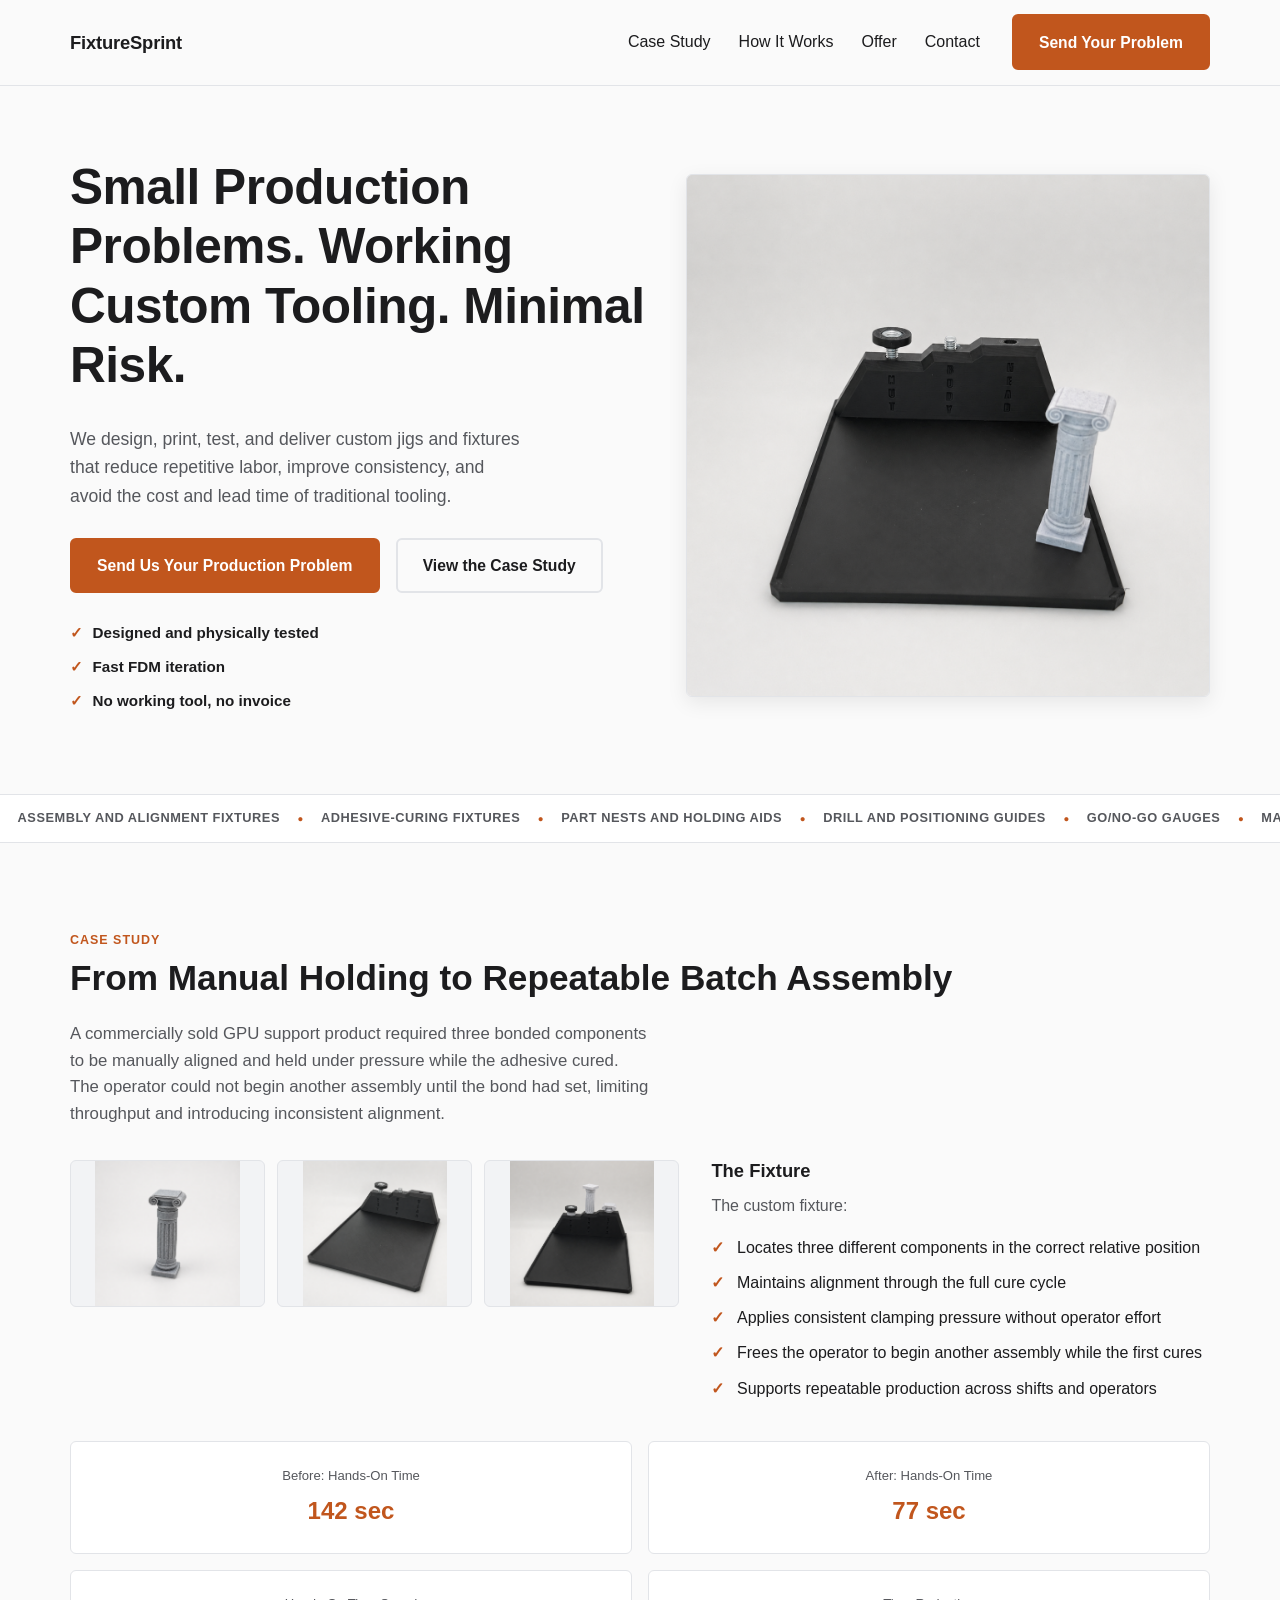
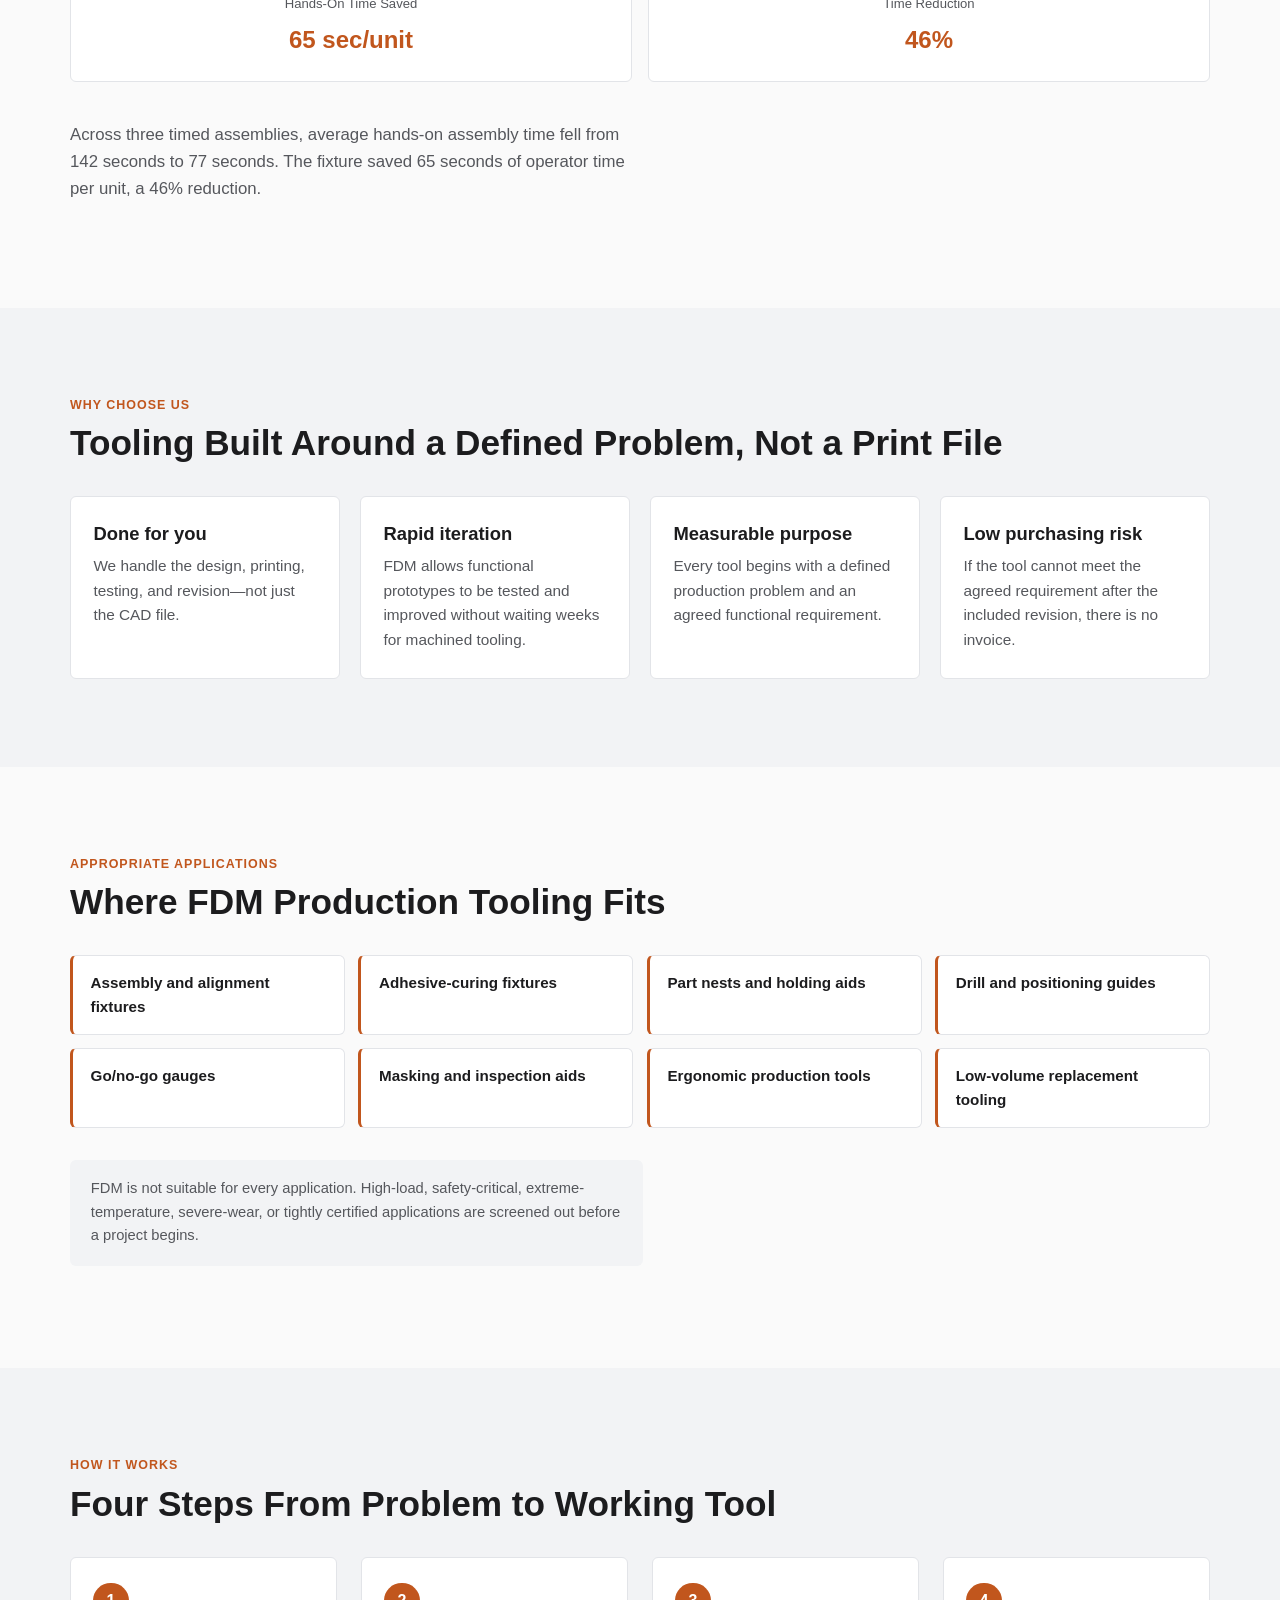
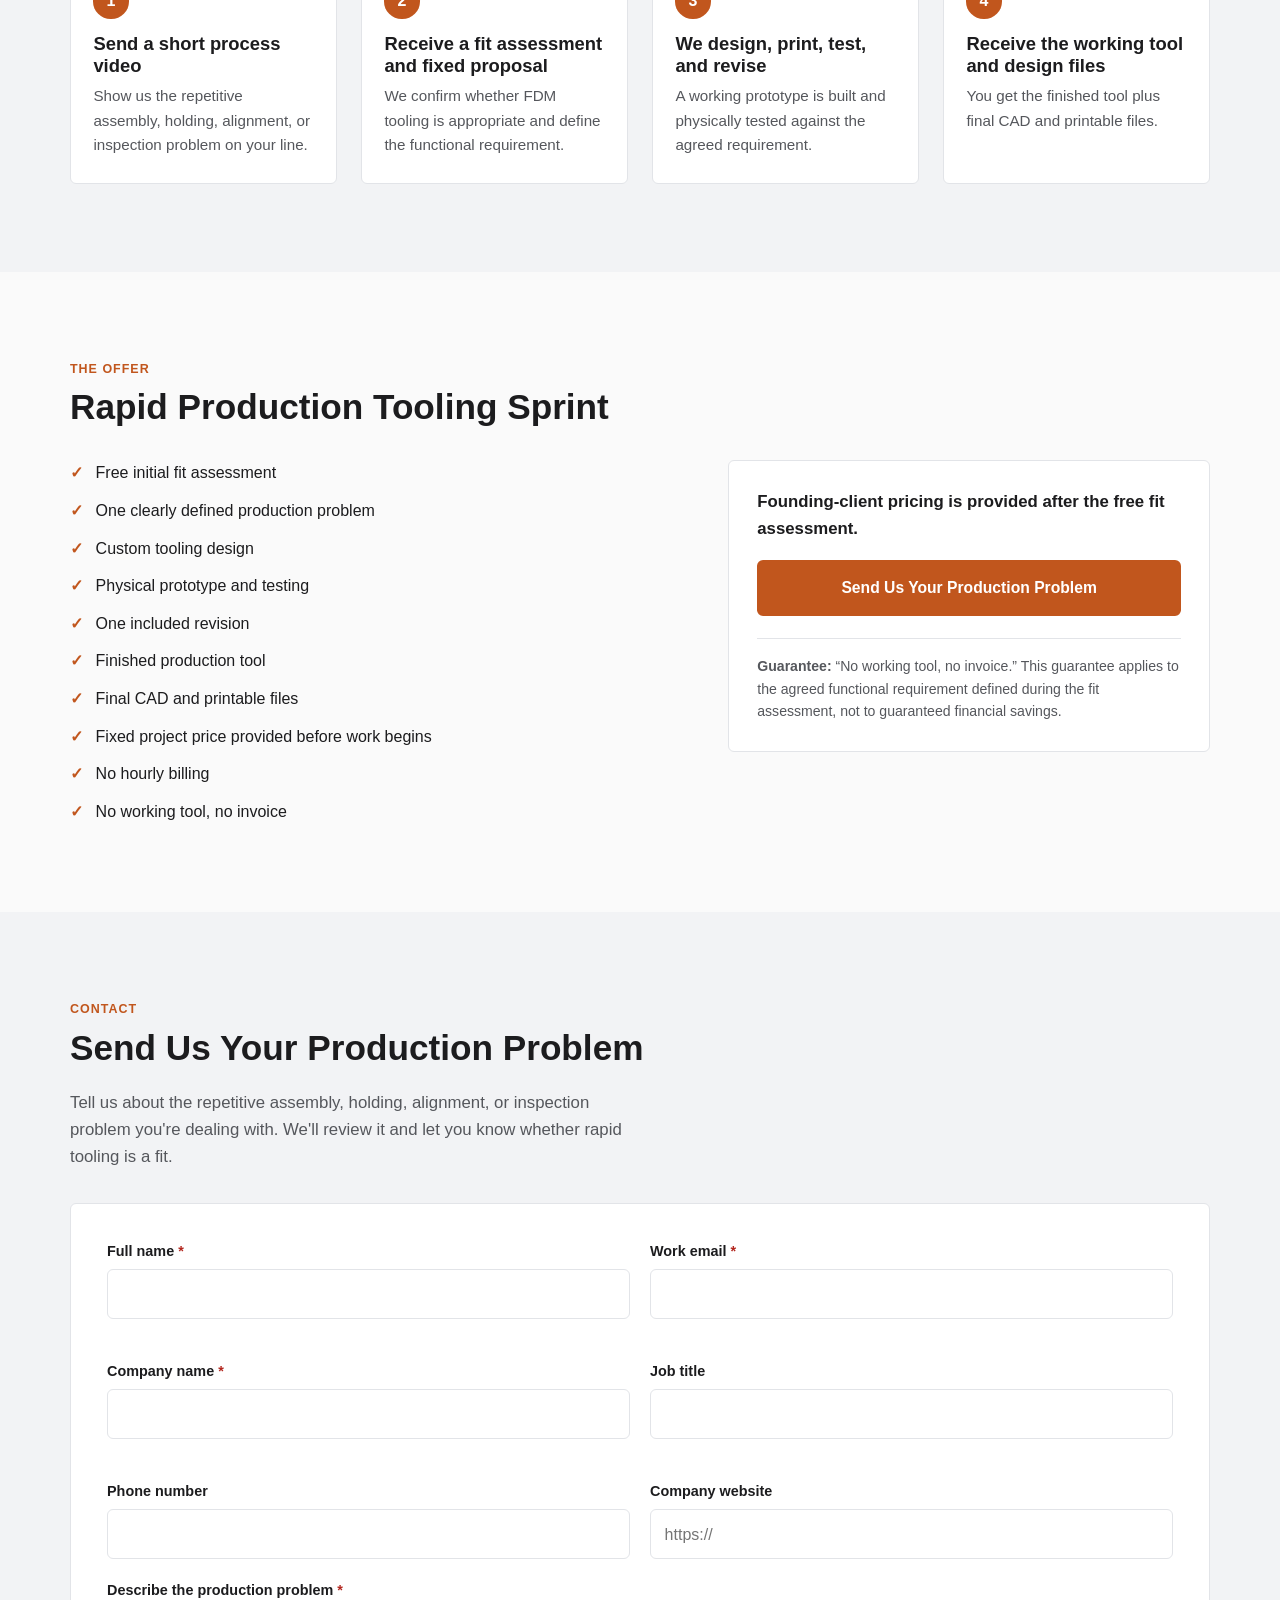
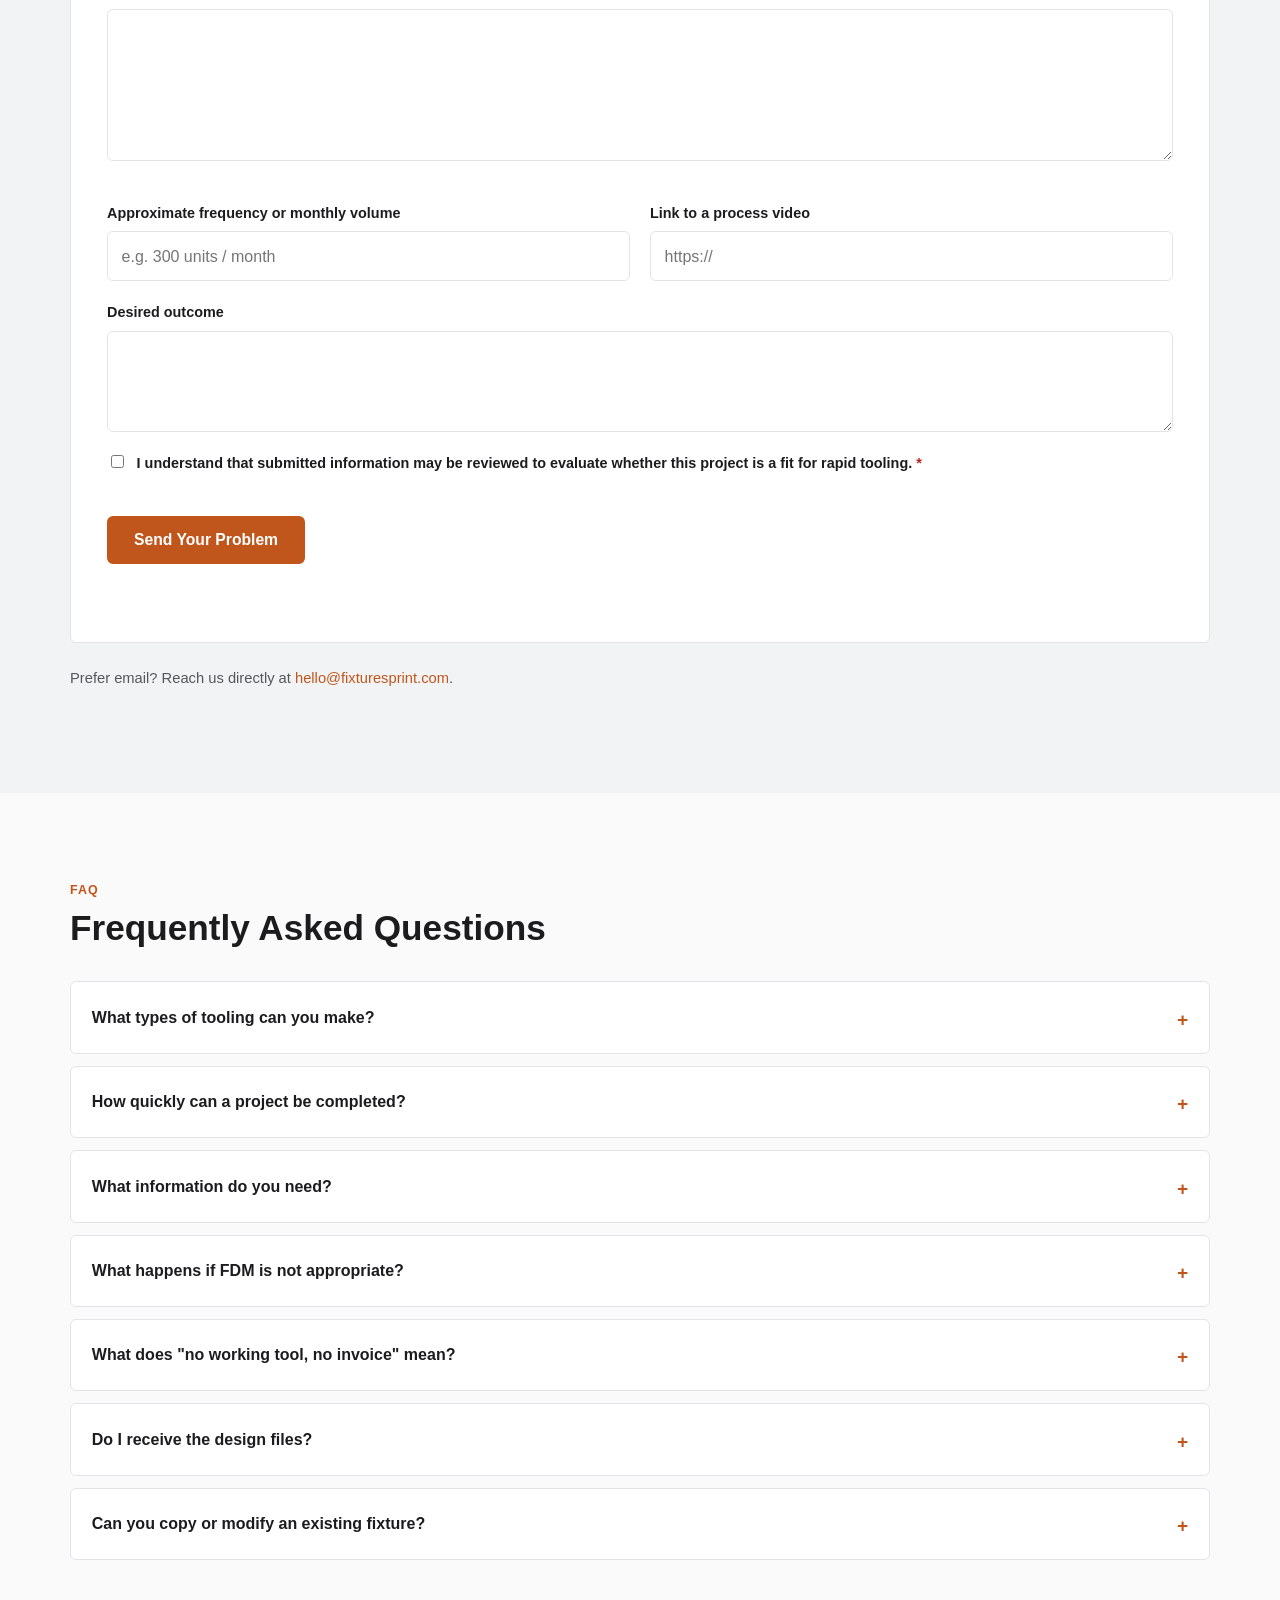
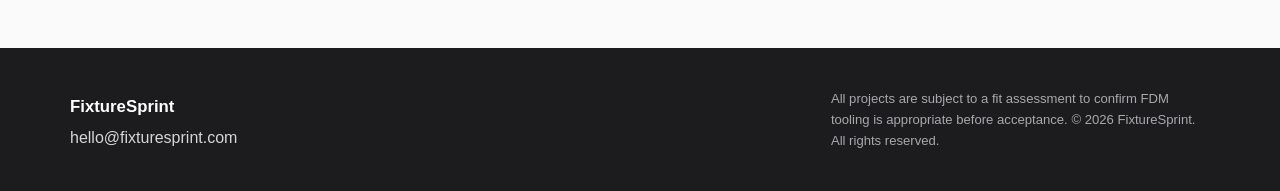
==== index.html @ dfa03289 "Point form at live Formspree endpoint and switch to fixturesprint.com email Replaces the REPLACE_WIT" ====
<!DOCTYPE html>
<html lang="en">
<head>
<meta charset="UTF-8">
<meta name="viewport" content="width=device-width, initial-scale=1.0">

<!-- ============================================================
     PLACEHOLDER (5): BUSINESS NAME
     "FixtureSprint" appears in the page title tag, meta tags, the nav
     logo, the hero, and the footer. Search this file for "FixtureSprint"
     if you ever need to rename the business.
     ============================================================ -->
<title>FixtureSprint | Custom FDM Production Jigs & Fixtures for Manufacturers</title>
<meta name="description" content="FixtureSprint designs, prints, tests, and delivers custom FDM production jigs, fixtures, gauges, and holding tools for small and midsize manufacturers. No working tool, no invoice.">
<meta name="keywords" content="production fixtures, custom jigs, FDM tooling, manufacturing gauges, assembly fixtures, holding fixtures, alignment tools">
<meta name="author" content="FixtureSprint">
<meta name="robots" content="index, follow">
<link rel="canonical" href="https://example.com/">

<!-- Open Graph metadata -->
<meta property="og:type" content="website">
<meta property="og:title" content="FixtureSprint | Custom FDM Production Jigs & Fixtures for Manufacturers">
<meta property="og:description" content="Fast, low-risk, done-for-you custom production tooling for small problems that don't justify machined tooling cost or lead time.">
<meta property="og:image" content="assets/hero-jig-and-stand.jpg">
<meta property="og:url" content="https://example.com/">
<meta property="og:site_name" content="FixtureSprint">

<!-- Twitter Card metadata -->
<meta name="twitter:card" content="summary_large_image">
<meta name="twitter:title" content="FixtureSprint | Custom FDM Production Jigs & Fixtures for Manufacturers">
<meta name="twitter:description" content="Custom production jigs and fixtures, designed, printed, tested, and delivered. No working tool, no invoice.">
<meta name="twitter:image" content="assets/hero-jig-and-stand.jpg">

<!-- Favicon placeholder: inline SVG so the page has a valid icon with zero
     uploaded assets. Replace with a real favicon file when branding is ready
     (e.g. <link rel="icon" href="assets/favicon.ico">). -->
<link rel="icon" href="data:image/svg+xml,%3Csvg xmlns='http://www.w3.org/2000/svg' viewBox='0 0 100 100'%3E%3Crect width='100' height='100' rx='16' fill='%231c1c1e'/%3E%3Ctext x='50' y='68' font-size='58' text-anchor='middle' fill='%23c1561d' font-family='Arial, sans-serif' font-weight='bold'%3EF%3C/text%3E%3C/svg%3E">

<!-- Cache-busting query string on styles.css/script.js: mobile Safari in
     particular will keep serving a stale cached copy of these files by
     bare filename even after you push a fix to GitHub Pages. Bump this
     version string (e.g. v=3, v=4...) any time you edit styles.css or
     script.js so browsers are forced to fetch the new version. -->
<link rel="stylesheet" href="styles.css?v=2">
</head>
<body>

<a class="skip-link" href="#main-content">Skip to main content</a>

<!-- ============================================================
     1. STICKY NAVIGATION
     ============================================================ -->
<header class="site-header">
  <nav class="nav" aria-label="Primary">
    <a href="#top" class="nav__logo">FixtureSprint</a>

    <button class="nav__toggle" id="navToggle" aria-expanded="false" aria-controls="navMenu" aria-label="Toggle navigation menu">
      <span class="nav__toggle-bar"></span>
      <span class="nav__toggle-bar"></span>
      <span class="nav__toggle-bar"></span>
    </button>

    <div class="nav__menu" id="navMenu">
      <ul class="nav__links">
        <li><a href="#case-study">Case Study</a></li>
        <li><a href="#how-it-works">How It Works</a></li>
        <li><a href="#offer">Offer</a></li>
        <li><a href="#contact">Contact</a></li>
      </ul>
      <a href="#contact" class="btn btn--primary nav__cta">Send Your Problem</a>
    </div>
  </nav>
</header>

<main id="main-content">

  <!-- ============================================================
       2. HERO SECTION
       ============================================================ -->
  <section class="hero" id="top">
    <div class="container hero__grid">
      <div class="hero__copy">
        <h1>Small Production Problems. Working Custom Tooling. Minimal Risk.</h1>
        <p class="hero__subhead">
          We design, print, test, and deliver custom jigs and fixtures that reduce
          repetitive labor, improve consistency, and avoid the cost and lead time
          of traditional tooling.
        </p>
        <div class="hero__ctas">
          <a href="#contact" class="btn btn--primary">Send Us Your Production Problem</a>
          <a href="#case-study" class="btn btn--secondary">View the Case Study</a>
        </div>

        <ul class="credibility-list">
          <li><span class="credibility-list__icon" aria-hidden="true">&#10003;</span> Designed and physically tested</li>
          <li><span class="credibility-list__icon" aria-hidden="true">&#10003;</span> Fast FDM iteration</li>
          <li><span class="credibility-list__icon" aria-hidden="true">&#10003;</span> No working tool, no invoice</li>
        </ul>
      </div>

      <div class="hero__media">
        <img
          src="assets/hero-jig-and-stand.jpg"
          alt="Custom FDM assembly fixture displayed with the finished GPU support product"
          width="1254"
          height="1254"
          class="hero__image"
        >
      </div>
    </div>
  </section>

  <!-- ============================================================
       APPLICATIONS TICKER
       Continuously scrolling strip of the tooling categories detailed
       in the "Appropriate Applications" section below. Purely
       decorative/supplementary — the same list is presented as an
       accessible static list further down the page — so it's hidden
       from assistive tech to avoid announcing duplicated, moving text.
       Pauses on hover/focus and stops entirely for prefers-reduced-motion.
       ============================================================ -->
  <div class="ticker" aria-hidden="true">
    <div class="ticker__track">
      <div class="ticker__group">
        <span class="ticker__item">Assembly and alignment fixtures</span>
        <span class="ticker__divider">&#9679;</span>
        <span class="ticker__item">Adhesive-curing fixtures</span>
        <span class="ticker__divider">&#9679;</span>
        <span class="ticker__item">Part nests and holding aids</span>
        <span class="ticker__divider">&#9679;</span>
        <span class="ticker__item">Drill and positioning guides</span>
        <span class="ticker__divider">&#9679;</span>
        <span class="ticker__item">Go/no-go gauges</span>
        <span class="ticker__divider">&#9679;</span>
        <span class="ticker__item">Masking and inspection aids</span>
        <span class="ticker__divider">&#9679;</span>
        <span class="ticker__item">Ergonomic production tools</span>
        <span class="ticker__divider">&#9679;</span>
        <span class="ticker__item">Low-volume replacement tooling</span>
        <span class="ticker__divider">&#9679;</span>
      </div>
      <div class="ticker__group">
        <span class="ticker__item">Assembly and alignment fixtures</span>
        <span class="ticker__divider">&#9679;</span>
        <span class="ticker__item">Adhesive-curing fixtures</span>
        <span class="ticker__divider">&#9679;</span>
        <span class="ticker__item">Part nests and holding aids</span>
        <span class="ticker__divider">&#9679;</span>
        <span class="ticker__item">Drill and positioning guides</span>
        <span class="ticker__divider">&#9679;</span>
        <span class="ticker__item">Go/no-go gauges</span>
        <span class="ticker__divider">&#9679;</span>
        <span class="ticker__item">Masking and inspection aids</span>
        <span class="ticker__divider">&#9679;</span>
        <span class="ticker__item">Ergonomic production tools</span>
        <span class="ticker__divider">&#9679;</span>
        <span class="ticker__item">Low-volume replacement tooling</span>
        <span class="ticker__divider">&#9679;</span>
      </div>
    </div>
  </div>

  <!-- ============================================================
       3. CASE STUDY SECTION
       ============================================================ -->
  <section class="section" id="case-study">
    <div class="container">
      <p class="section__eyebrow">Case Study</p>
      <h2>From Manual Holding to Repeatable Batch Assembly</h2>
      <p class="section__lede">
        A commercially sold GPU support product required three bonded components to be
        manually aligned and held under pressure while the adhesive cured. The operator
        could not begin another assembly until the bond had set, limiting throughput and
        introducing inconsistent alignment.
      </p>

      <div class="case-study__body">
        <div class="case-study__images">
          <img src="assets/gpu-stand.jpg" alt="Finished commercially sold GPU support product" loading="lazy" decoding="async" width="1254" height="1254">
          <img src="assets/jig-empty.jpg" alt="Empty custom FDM adhesive-curing assembly fixture" loading="lazy" decoding="async" width="1254" height="1254">
          <img src="assets/jig-loaded.jpg" alt="Assembly fixture loaded with the nut, body, and head components" loading="lazy" decoding="async" width="1254" height="1254">
        </div>

        <div class="case-study__description">
          <h3>The Fixture</h3>
          <p>The custom fixture:</p>
          <ul class="check-list">
            <li>Locates three different components in the correct relative position</li>
            <li>Maintains alignment through the full cure cycle</li>
            <li>Applies consistent clamping pressure without operator effort</li>
            <li>Frees the operator to begin another assembly while the first cures</li>
            <li>Supports repeatable production across shifts and operators</li>
          </ul>
        </div>
      </div>

      <!-- CASE STUDY METRICS — verified figures from three timed assemblies.
           If future engagements produce a verified fixture print cost, a
           fifth card can be added; do not add one without a real number. -->
      <div class="metrics" role="list">
        <div class="metric-card" role="listitem">
          <span class="metric-card__label">Before: Hands-On Time</span>
          <span class="metric-card__value" data-metric="before-time">142 sec</span>
        </div>
        <div class="metric-card" role="listitem">
          <span class="metric-card__label">After: Hands-On Time</span>
          <span class="metric-card__value" data-metric="after-time">77 sec</span>
        </div>
        <div class="metric-card" role="listitem">
          <span class="metric-card__label">Hands-On Time Saved</span>
          <span class="metric-card__value" data-metric="time-saved">65 sec/unit</span>
        </div>
        <div class="metric-card" role="listitem">
          <span class="metric-card__label">Time Reduction</span>
          <span class="metric-card__value" data-metric="time-reduction">46%</span>
        </div>
      </div>

      <p class="section__lede">
        Across three timed assemblies, average hands-on assembly time fell from 142
        seconds to 77 seconds. The fixture saved 65 seconds of operator time per unit,
        a 46% reduction.
      </p>
    </div>
  </section>

  <!-- ============================================================
       4. WHY CHOOSE US
       ============================================================ -->
  <section class="section section--muted" id="why-us">
    <div class="container">
      <p class="section__eyebrow">Why Choose Us</p>
      <h2>Tooling Built Around a Defined Problem, Not a Print File</h2>

      <div class="card-grid card-grid--4">
        <div class="feature-card">
          <h3>Done for you</h3>
          <p>We handle the design, printing, testing, and revision&mdash;not just the CAD file.</p>
        </div>
        <div class="feature-card">
          <h3>Rapid iteration</h3>
          <p>FDM allows functional prototypes to be tested and improved without waiting weeks for machined tooling.</p>
        </div>
        <div class="feature-card">
          <h3>Measurable purpose</h3>
          <p>Every tool begins with a defined production problem and an agreed functional requirement.</p>
        </div>
        <div class="feature-card">
          <h3>Low purchasing risk</h3>
          <p>If the tool cannot meet the agreed requirement after the included revision, there is no invoice.</p>
        </div>
      </div>
    </div>
  </section>

  <!-- ============================================================
       5. APPROPRIATE APPLICATIONS
       ============================================================ -->
  <section class="section" id="applications">
    <div class="container">
      <p class="section__eyebrow">Appropriate Applications</p>
      <h2>Where FDM Production Tooling Fits</h2>

      <ul class="chip-grid">
        <li>Assembly and alignment fixtures</li>
        <li>Adhesive-curing fixtures</li>
        <li>Part nests and holding aids</li>
        <li>Drill and positioning guides</li>
        <li>Go/no-go gauges</li>
        <li>Masking and inspection aids</li>
        <li>Ergonomic production tools</li>
        <li>Low-volume replacement tooling</li>
      </ul>

      <p class="applications__note">
        FDM is not suitable for every application. High-load, safety-critical,
        extreme-temperature, severe-wear, or tightly certified applications are
        screened out before a project begins.
      </p>
    </div>
  </section>

  <!-- ============================================================
       6. HOW IT WORKS
       ============================================================ -->
  <section class="section section--muted" id="how-it-works">
    <div class="container">
      <p class="section__eyebrow">How It Works</p>
      <h2>Four Steps From Problem to Working Tool</h2>

      <ol class="steps">
        <li class="steps__item">
          <span class="steps__number">1</span>
          <h3>Send a short process video</h3>
          <p>Show us the repetitive assembly, holding, alignment, or inspection problem on your line.</p>
        </li>
        <li class="steps__item">
          <span class="steps__number">2</span>
          <h3>Receive a fit assessment and fixed proposal</h3>
          <p>We confirm whether FDM tooling is appropriate and define the functional requirement.</p>
        </li>
        <li class="steps__item">
          <span class="steps__number">3</span>
          <h3>We design, print, test, and revise</h3>
          <p>A working prototype is built and physically tested against the agreed requirement.</p>
        </li>
        <li class="steps__item">
          <span class="steps__number">4</span>
          <h3>Receive the working tool and design files</h3>
          <p>You get the finished tool plus final CAD and printable files.</p>
        </li>
      </ol>
    </div>
  </section>

  <!-- ============================================================
       7. OFFER SECTION
       ============================================================ -->
  <section class="section" id="offer">
    <div class="container">
      <p class="section__eyebrow">The Offer</p>
      <h2>Rapid Production Tooling Sprint</h2>

      <div class="offer">
        <ul class="offer__list">
          <li>Free initial fit assessment</li>
          <li>One clearly defined production problem</li>
          <li>Custom tooling design</li>
          <li>Physical prototype and testing</li>
          <li>One included revision</li>
          <li>Finished production tool</li>
          <li>Final CAD and printable files</li>
          <li>Fixed project price provided before work begins</li>
          <li>No hourly billing</li>
          <li>No working tool, no invoice</li>
        </ul>

        <div class="offer__panel">
          <p class="offer__pricing-note">Founding-client pricing is provided after the free fit assessment.</p>
          <a href="#contact" class="btn btn--primary offer__cta">Send Us Your Production Problem</a>
          <p class="offer__guarantee">
            <strong>Guarantee:</strong> &ldquo;No working tool, no invoice.&rdquo; This guarantee
            applies to the agreed functional requirement defined during the fit assessment,
            not to guaranteed financial savings.
          </p>
        </div>
      </div>
    </div>
  </section>

  <!-- ============================================================
       8. CONTACT / INTAKE FORM
       ============================================================ -->
  <section class="section section--muted" id="contact">
    <div class="container">
      <p class="section__eyebrow">Contact</p>
      <h2>Send Us Your Production Problem</h2>
      <p class="section__lede">
        Tell us about the repetitive assembly, holding, alignment, or inspection problem
        you're dealing with. We'll review it and let you know whether rapid tooling is a fit.
      </p>

      <noscript>
        <p class="notice notice--warning">
          JavaScript is disabled in your browser. This form will still submit directly
          to Formspree, but you won't see inline success or error messages&mdash;you'll
          be redirected to a confirmation page instead.
        </p>
      </noscript>

      <!-- FORMSPREE ENDPOINT: live form ID for FixtureSprint. script.js
           reads the action attribute directly, so this is the only place
           that needs to change if the Formspree form is ever recreated. -->
      <form
        id="intakeForm"
        class="form"
        action="https://formspree.io/f/mzepznno"
        method="POST"
        novalidate
      >
        <div class="form__row">
          <label for="fullName">Full name <span class="required">*</span></label>
          <input type="text" id="fullName" name="fullName" required autocomplete="name">
          <span class="form__error" id="fullName-error"></span>
        </div>

        <div class="form__row">
          <label for="workEmail">Work email <span class="required">*</span></label>
          <input type="email" id="workEmail" name="workEmail" required autocomplete="email">
          <span class="form__error" id="workEmail-error"></span>
        </div>

        <div class="form__row">
          <label for="companyName">Company name <span class="required">*</span></label>
          <input type="text" id="companyName" name="companyName" required autocomplete="organization">
          <span class="form__error" id="companyName-error"></span>
        </div>

        <div class="form__row">
          <label for="jobTitle">Job title</label>
          <input type="text" id="jobTitle" name="jobTitle" autocomplete="organization-title">
        </div>

        <div class="form__row">
          <label for="phone">Phone number</label>
          <input type="tel" id="phone" name="phone" autocomplete="tel">
        </div>

        <div class="form__row">
          <label for="website">Company website</label>
          <input type="url" id="website" name="website" placeholder="https://" autocomplete="url">
        </div>

        <div class="form__row form__row--full">
          <label for="problem">Describe the production problem <span class="required">*</span></label>
          <textarea id="problem" name="problem" rows="5" required></textarea>
          <span class="form__error" id="problem-error"></span>
        </div>

        <div class="form__row">
          <label for="frequency">Approximate frequency or monthly volume</label>
          <input type="text" id="frequency" name="frequency" placeholder="e.g. 300 units / month">
        </div>

        <div class="form__row">
          <label for="videoLink">Link to a process video</label>
          <input type="url" id="videoLink" name="videoLink" placeholder="https://">
        </div>

        <div class="form__row form__row--full">
          <label for="outcome">Desired outcome</label>
          <textarea id="outcome" name="outcome" rows="3"></textarea>
        </div>

        <!-- Hidden subject line for Formspree notification emails -->
        <input type="hidden" name="_subject" value="New Rapid Tooling Lead">

        <!-- Honeypot anti-spam field: hidden from real users, bots often fill it in -->
        <div class="form__honeypot" aria-hidden="true">
          <label for="_gotcha">Leave this field blank</label>
          <input type="text" id="_gotcha" name="_gotcha" tabindex="-1" autocomplete="off">
        </div>

        <div class="form__row form__row--full form__row--consent">
          <label class="form__checkbox-label">
            <input type="checkbox" id="consent" name="consent" required>
            <span>I understand that submitted information may be reviewed to evaluate whether this project is a fit for rapid tooling. <span class="required">*</span></span>
          </label>
          <span class="form__error" id="consent-error"></span>
        </div>

        <div class="form__submit-row">
          <button type="submit" class="btn btn--primary" id="submitBtn">
            <span class="btn__label">Send Your Problem</span>
            <span class="btn__spinner" hidden aria-hidden="true"></span>
          </button>
        </div>

        <div class="form__status" id="formStatus" role="status" aria-live="polite"></div>
      </form>

      <p class="contact-fallback">
        Prefer email? Reach us directly at
        <a href="mailto:hello@fixturesprint.com">hello@fixturesprint.com</a>.
      </p>
    </div>
  </section>

  <!-- ============================================================
       9. FAQ
       ============================================================ -->
  <section class="section" id="faq">
    <div class="container">
      <p class="section__eyebrow">FAQ</p>
      <h2>Frequently Asked Questions</h2>

      <div class="faq-list">
        <details class="faq-item">
          <summary>What types of tooling can you make?</summary>
          <p>Assembly and alignment fixtures, adhesive-curing fixtures, part nests and holding aids, drill and positioning guides, go/no-go gauges, masking and inspection aids, ergonomic production tools, and low-volume replacement tooling.</p>
        </details>
        <details class="faq-item">
          <summary>How quickly can a project be completed?</summary>
          <p>Timelines depend on the complexity of the requirement and how many revisions are needed, but FDM prototyping is designed to move in days, not the weeks typical of machined tooling. A specific timeline is provided with your fixed proposal.</p>
        </details>
        <details class="faq-item">
          <summary>What information do you need?</summary>
          <p>A short video of the repetitive process, a description of the problem, and any known constraints (space, materials, existing fixtures, or tolerances) help us scope the project accurately.</p>
        </details>
        <details class="faq-item">
          <summary>What happens if FDM is not appropriate?</summary>
          <p>We'll tell you during the free fit assessment. High-load, safety-critical, extreme-temperature, severe-wear, or tightly certified applications are screened out before any project begins, so you won't pay for tooling that isn't the right fit.</p>
        </details>
        <details class="faq-item">
          <summary>What does "no working tool, no invoice" mean?</summary>
          <p>If the delivered tool cannot meet the functional requirement we agreed on&mdash;after the included revision&mdash;you are not invoiced. This guarantee applies to meeting that agreed requirement, not to guaranteed financial savings.</p>
        </details>
        <details class="faq-item">
          <summary>Do I receive the design files?</summary>
          <p>Yes. Final CAD and printable files are delivered along with the finished tool.</p>
        </details>
        <details class="faq-item">
          <summary>Can you copy or modify an existing fixture?</summary>
          <p>Yes, if you can share a sample, drawing, or video of the existing fixture, we can evaluate modifying or rebuilding it to fit a new requirement.</p>
        </details>
      </div>
    </div>
  </section>

</main>

<!-- ============================================================
     10. FOOTER
     ============================================================ -->
<footer class="site-footer">
  <div class="container footer__grid">
    <div>
      <p class="footer__brand">FixtureSprint</p>
      <p class="footer__email">
        <a href="mailto:hello@fixturesprint.com">hello@fixturesprint.com</a>
      </p>
    </div>
    <p class="footer__disclaimer">
      All projects are subject to a fit assessment to confirm FDM tooling is
      appropriate before acceptance. &copy; <span id="copyrightYear">2026</span> FixtureSprint. All rights reserved.
    </p>
  </div>
</footer>

<script src="script.js?v=2"></script>
</body>
</html>
---- styles.css ----
/* ==========================================================================
   FixtureSprint — styles.css
   Plain CSS, no build step. Mobile-first with breakpoints at 768px and
   1024px. Design direction: light industrial-engineering aesthetic —
   near-white background, dark charcoal type, one restrained accent color.
   ========================================================================== */

:root {
  --color-bg: #fafafa;
  --color-surface: #ffffff;
  --color-surface-muted: #f2f3f5;
  --color-text: #1c1c1e;
  --color-text-muted: #55575c;
  --color-border: #e2e4e8;
  --color-accent: #c1561d;
  --color-accent-dark: #9c4315;
  --color-accent-contrast: #ffffff;
  --color-success: #1e7a3d;
  --color-error: #b3261e;

  --font-base: -apple-system, BlinkMacSystemFont, "Segoe UI", Roboto, Helvetica, Arial, sans-serif;

  --max-width: 1180px;
  --radius: 6px;
  --shadow-sm: 0 1px 3px rgba(0, 0, 0, 0.06);
  --shadow-md: 0 6px 20px rgba(0, 0, 0, 0.08);

  --transition-fast: 150ms ease;
  --transition-base: 250ms ease;
}

/* --------------------------------------------------------------------
   Reset & base
   -------------------------------------------------------------------- */
*,
*::before,
*::after {
  box-sizing: border-box;
}

html {
  scroll-behavior: smooth;
  width: 100%;
  overflow-x: hidden;
}

body {
  margin: 0;
  width: 100%;
  max-width: 100%;
  overflow-x: hidden;
  font-family: var(--font-base);
  background-color: var(--color-bg);
  color: var(--color-text);
  line-height: 1.6;
  overflow-wrap: anywhere;
  -webkit-font-smoothing: antialiased;
}

img,
video {
  max-width: 100%;
  min-width: 0;
  height: auto;
  display: block;
}

h1, h2, h3, h4 {
  line-height: 1.2;
  font-weight: 700;
  color: var(--color-text);
  margin: 0 0 0.6em;
}

h1 { font-size: clamp(2rem, 4.5vw, 3.1rem); letter-spacing: -0.01em; }
h2 { font-size: clamp(1.6rem, 3vw, 2.2rem); }
h3 { font-size: 1.15rem; }

p {
  margin: 0 0 1em;
  color: var(--color-text-muted);
}

a {
  color: var(--color-accent);
  text-decoration: none;
}

a:hover {
  text-decoration: underline;
}

ul, ol {
  margin: 0;
  padding: 0;
}

/* Accessible focus states everywhere */
a:focus-visible,
button:focus-visible,
input:focus-visible,
textarea:focus-visible,
summary:focus-visible {
  outline: 3px solid var(--color-accent);
  outline-offset: 2px;
  border-radius: 2px;
}

.skip-link {
  position: absolute;
  left: -9999px;
  top: 0;
  background: var(--color-accent);
  color: #fff;
  padding: 0.6em 1em;
  z-index: 1000;
}

.skip-link:focus {
  left: 0;
}

.container {
  width: 100%;
  max-width: var(--max-width);
  margin: 0 auto;
  padding: 0 clamp(1rem, 4vw, 1.25rem);
}

.section {
  width: 100%;
  padding: 4rem 0;
}

.section--muted {
  background-color: var(--color-surface-muted);
}

.section__eyebrow {
  text-transform: uppercase;
  letter-spacing: 0.08em;
  font-size: 0.78rem;
  font-weight: 700;
  color: var(--color-accent);
  margin: 0 0 0.5em;
}

.section__lede {
  max-width: 62ch;
  font-size: 1.05rem;
}

/* --------------------------------------------------------------------
   Buttons
   -------------------------------------------------------------------- */
.btn {
  display: inline-flex;
  align-items: center;
  justify-content: center;
  gap: 0.5em;
  padding: 0.85em 1.6em;
  border-radius: var(--radius);
  font-weight: 600;
  font-size: 0.98rem;
  border: 2px solid transparent;
  cursor: pointer;
  transition: background-color var(--transition-fast), color var(--transition-fast), border-color var(--transition-fast), transform var(--transition-fast);
  text-decoration: none;
  /* Long CTA copy ("Send Us Your Production Problem") must be able to
     wrap onto a second line on narrow screens instead of forcing an
     unbreakable width wider than the viewport. */
  white-space: normal;
  overflow-wrap: anywhere;
  max-width: 100%;
  min-width: 0;
  text-align: center;
}

.btn:hover {
  text-decoration: none;
  transform: translateY(-1px);
}

.btn--primary {
  background-color: var(--color-accent);
  color: var(--color-accent-contrast);
  border-color: var(--color-accent);
}

.btn--primary:hover {
  background-color: var(--color-accent-dark);
  border-color: var(--color-accent-dark);
}

.btn--secondary {
  background-color: transparent;
  color: var(--color-text);
  border-color: var(--color-border);
}

.btn--secondary:hover {
  border-color: var(--color-text);
}

.btn:disabled {
  cursor: not-allowed;
  opacity: 0.7;
  transform: none;
}

/* --------------------------------------------------------------------
   Header / Navigation
   -------------------------------------------------------------------- */
.site-header {
  position: sticky;
  top: 0;
  z-index: 500;
  background-color: rgba(250, 250, 250, 0.92);
  backdrop-filter: saturate(180%) blur(8px);
  border-bottom: 1px solid var(--color-border);
}

.nav {
  width: 100%;
  max-width: var(--max-width);
  margin: 0 auto;
  padding: 0.9rem clamp(1rem, 4vw, 1.25rem);
  display: flex;
  align-items: center;
  justify-content: space-between;
  gap: 0.75rem;
}

.nav__logo {
  min-width: 0;
  flex-shrink: 0;
  font-weight: 800;
  font-size: clamp(1rem, 4.5vw, 1.15rem);
  color: var(--color-text);
  letter-spacing: -0.01em;
  white-space: nowrap;
}

.nav__logo:hover {
  text-decoration: none;
  color: var(--color-accent);
}

.nav__toggle {
  display: flex;
  flex-direction: column;
  gap: 4px;
  background: none;
  border: none;
  padding: 0.5rem;
  cursor: pointer;
}

.nav__toggle-bar {
  width: 24px;
  height: 2px;
  background-color: var(--color-text);
  transition: transform var(--transition-fast), opacity var(--transition-fast);
}

.nav__menu {
  position: absolute;
  top: 100%;
  left: 0;
  right: 0;
  background-color: var(--color-surface);
  border-bottom: 1px solid var(--color-border);
  display: flex;
  flex-direction: column;
  gap: 1rem;
  padding: 1.25rem;
  max-height: 0;
  overflow: hidden;
  opacity: 0;
  transition: max-height var(--transition-base), opacity var(--transition-base);
}

.nav__menu.is-open {
  max-height: 400px;
  opacity: 1;
}

.nav__links {
  list-style: none;
  display: flex;
  flex-direction: column;
  gap: 0.9rem;
}

.nav__links a {
  color: var(--color-text);
  font-weight: 500;
}

.nav__links a:hover {
  color: var(--color-accent);
}

.nav__cta {
  align-self: flex-start;
}

/* --------------------------------------------------------------------
   Hero
   -------------------------------------------------------------------- */
.hero {
  width: 100%;
  padding: 3rem 0 3.5rem;
}

.hero__grid {
  display: grid;
  gap: 2.5rem;
  align-items: center;
  min-width: 0;
}

.hero__grid > * {
  min-width: 0;
}

.hero__subhead {
  font-size: 1.1rem;
  max-width: 46ch;
}

.hero__ctas {
  display: flex;
  flex-wrap: wrap;
  gap: 1rem;
  margin: 1.75rem 0;
  min-width: 0;
}

.hero__ctas > * {
  min-width: 0;
  max-width: 100%;
}

.credibility-list {
  list-style: none;
  display: flex;
  flex-direction: column;
  gap: 0.6rem;
  margin-top: 1.5rem;
}

.credibility-list li {
  display: flex;
  align-items: center;
  gap: 0.6rem;
  min-width: 0;
  font-weight: 600;
  font-size: 0.95rem;
  color: var(--color-text);
}

.credibility-list__icon {
  color: var(--color-accent);
  font-weight: 800;
}

.hero__media {
  min-width: 0;
  border-radius: var(--radius);
  overflow: hidden;
  background-color: var(--color-surface-muted);
  border: 1px solid var(--color-border);
  box-shadow: var(--shadow-md);
}

.hero__image {
  width: 100%;
  min-width: 0;
  max-width: 100%;
  height: auto;
  /* No fixed aspect-ratio here on purpose: the box takes on the image's
     own intrinsic ratio (from its width/height attributes) so nothing
     is cropped. object-fit: contain is a safety net in case a future
     replacement image is given an explicit height that doesn't match. */
  object-fit: contain;
  background-color: var(--color-surface-muted);
}

/* --------------------------------------------------------------------
   Applications ticker
   A continuously scrolling strip of the tooling categories from the
   "Appropriate Applications" section, placed directly below the hero.
   Pure CSS: the item list is duplicated once in the markup and the
   track is translated by exactly -50% so the loop is seamless. The
   outer .ticker clips the (intentionally overflowing) track so it
   never affects the document's scrollable width.
   -------------------------------------------------------------------- */
.ticker {
  width: 100%;
  min-width: 0;
  overflow: hidden;
  background-color: var(--color-surface);
  border-top: 1px solid var(--color-border);
  border-bottom: 1px solid var(--color-border);
  padding: 0.85rem 0;
}

.ticker__track {
  display: flex;
  width: max-content;
  will-change: transform;
  animation: ticker-scroll 42s linear infinite;
}

.ticker:hover .ticker__track,
.ticker:focus-within .ticker__track {
  animation-play-state: paused;
}

.ticker__group {
  display: flex;
  align-items: center;
  flex-shrink: 0;
}

.ticker__item {
  display: inline-block;
  padding: 0 1.1rem;
  font-size: 0.8rem;
  font-weight: 600;
  letter-spacing: 0.04em;
  text-transform: uppercase;
  color: var(--color-text-muted);
  white-space: nowrap;
}

.ticker__divider {
  color: var(--color-accent);
  font-size: 0.6rem;
}

@keyframes ticker-scroll {
  from {
    transform: translateX(0);
  }
  to {
    transform: translateX(-50%);
  }
}

@media (prefers-reduced-motion: reduce) {
  .ticker__track {
    animation: none;
  }
}

/* --------------------------------------------------------------------
   Case study
   -------------------------------------------------------------------- */
.case-study__body {
  display: grid;
  gap: 2rem;
  margin: 2rem 0;
  min-width: 0;
}

.case-study__body > * {
  min-width: 0;
}

.case-study__images {
  display: grid;
  /* Mobile-first: one column on narrow phones, two on tablet (768px,
     matching the rest of the site's tablet breakpoint), three in a
     single row once there's room on desktop (1024px). */
  grid-template-columns: 1fr;
  gap: 0.75rem;
  min-width: 0;
}

.case-study__images img {
  width: 100%;
  min-width: 0;
  max-width: 100%;
  aspect-ratio: 4 / 3;
  /* contain, not cover: equal card sizes without cropping any part of
     the fixture or product out of frame. */
  object-fit: contain;
  border-radius: var(--radius);
  border: 1px solid var(--color-border);
  background-color: var(--color-surface-muted);
}

.check-list {
  list-style: none;
  display: flex;
  flex-direction: column;
  gap: 0.6rem;
}

.check-list li {
  padding-left: 1.6rem;
  position: relative;
}

.check-list li::before {
  content: "\2713";
  position: absolute;
  left: 0;
  color: var(--color-accent);
  font-weight: 800;
}

.metrics {
  display: grid;
  /* Mobile-first: one column by default so long placeholder values
     (e.g. "[TIME_REDUCTION]") always have room to wrap instead of
     forcing the grid track — and the page — wider than the viewport. */
  grid-template-columns: 1fr;
  gap: 1rem;
  margin: 2.5rem 0;
  min-width: 0;
}

.metric-card {
  min-width: 0;
  max-width: 100%;
  background-color: var(--color-surface);
  border: 1px solid var(--color-border);
  border-radius: var(--radius);
  padding: 1.4rem 1.2rem;
  text-align: center;
  overflow-wrap: anywhere;
}

.metric-card__label {
  display: block;
  font-size: 0.82rem;
  color: var(--color-text-muted);
  margin-bottom: 0.4rem;
}

.metric-card__value {
  display: block;
  font-size: clamp(1.15rem, 5vw, 1.5rem);
  font-weight: 800;
  color: var(--color-accent);
  overflow-wrap: anywhere;
  word-break: break-word;
}

/* --------------------------------------------------------------------
   Card grids (Why choose us)
   -------------------------------------------------------------------- */
.card-grid {
  display: grid;
  gap: 1.25rem;
  margin-top: 2rem;
  min-width: 0;
}

.card-grid > * {
  min-width: 0;
}

.card-grid--4 {
  grid-template-columns: repeat(2, 1fr);
}

.feature-card {
  min-width: 0;
  max-width: 100%;
  overflow-wrap: anywhere;
  background-color: var(--color-surface);
  border: 1px solid var(--color-border);
  border-radius: var(--radius);
  padding: 1.6rem 1.4rem;
  transition: border-color var(--transition-fast), transform var(--transition-fast);
}

.feature-card:hover {
  border-color: var(--color-accent);
  transform: translateY(-2px);
}

.feature-card h3 {
  margin-bottom: 0.5em;
}

.feature-card p {
  margin: 0;
  font-size: 0.96rem;
}

/* --------------------------------------------------------------------
   Applications chip grid
   -------------------------------------------------------------------- */
.chip-grid {
  list-style: none;
  display: grid;
  grid-template-columns: repeat(2, 1fr);
  gap: 0.85rem;
  margin-top: 2rem;
  min-width: 0;
}

.chip-grid li {
  min-width: 0;
  max-width: 100%;
  overflow-wrap: anywhere;
  background-color: var(--color-surface);
  border: 1px solid var(--color-border);
  border-left: 3px solid var(--color-accent);
  border-radius: var(--radius);
  padding: 0.9rem 1.1rem;
  font-weight: 600;
  font-size: 0.95rem;
}

.applications__note {
  margin-top: 2rem;
  padding: 1.1rem 1.3rem;
  background-color: var(--color-surface-muted);
  border-radius: var(--radius);
  font-size: 0.92rem;
  max-width: 70ch;
}

/* --------------------------------------------------------------------
   How it works — steps
   -------------------------------------------------------------------- */
.steps {
  list-style: none;
  display: grid;
  grid-template-columns: repeat(2, 1fr);
  gap: 1.5rem;
  margin-top: 2rem;
  counter-reset: step;
  min-width: 0;
}

.steps__item {
  min-width: 0;
  max-width: 100%;
  overflow-wrap: anywhere;
  background-color: var(--color-surface);
  border: 1px solid var(--color-border);
  border-radius: var(--radius);
  padding: 1.6rem 1.4rem;
}

.steps__number {
  display: inline-flex;
  align-items: center;
  justify-content: center;
  width: 2.2rem;
  height: 2.2rem;
  border-radius: 50%;
  background-color: var(--color-accent);
  color: #fff;
  font-weight: 800;
  margin-bottom: 0.9rem;
}

.steps__item h3 {
  margin-bottom: 0.4em;
}

.steps__item p {
  margin: 0;
  font-size: 0.95rem;
}

/* --------------------------------------------------------------------
   Offer section
   -------------------------------------------------------------------- */
.offer {
  display: grid;
  gap: 2rem;
  margin-top: 2rem;
  min-width: 0;
}

.offer > * {
  min-width: 0;
}

.offer__list {
  list-style: none;
  display: flex;
  flex-direction: column;
  gap: 0.75rem;
}

.offer__list li {
  min-width: 0;
  overflow-wrap: anywhere;
  padding-left: 1.6rem;
  position: relative;
  font-weight: 500;
}

.offer__list li::before {
  content: "\2713";
  position: absolute;
  left: 0;
  color: var(--color-accent);
  font-weight: 800;
}

.offer__panel {
  background-color: var(--color-surface);
  border: 1px solid var(--color-border);
  border-radius: var(--radius);
  padding: 1.75rem;
  align-self: start;
}

.offer__pricing-note {
  font-weight: 700;
  font-size: 1.05rem;
  color: var(--color-text);
}

.offer__cta {
  display: flex;
  width: 100%;
  margin: 1rem 0 1.4rem;
}

.offer__guarantee {
  font-size: 0.88rem;
  margin: 0;
  border-top: 1px solid var(--color-border);
  padding-top: 1rem;
}

/* --------------------------------------------------------------------
   Contact form
   -------------------------------------------------------------------- */
.notice {
  padding: 1rem 1.2rem;
  border-radius: var(--radius);
  font-size: 0.92rem;
  margin-bottom: 1.5rem;
}

.notice--warning {
  background-color: #fff4e5;
  border: 1px solid #e8c68a;
  color: #6b4a12;
}

.form {
  display: grid;
  grid-template-columns: 1fr;
  gap: 1.25rem;
  margin-top: 2rem;
  width: 100%;
  min-width: 0;
  background-color: var(--color-surface);
  border: 1px solid var(--color-border);
  border-radius: var(--radius);
  padding: clamp(1.1rem, 5vw, 1.75rem);
  position: relative;
}

.form > * {
  min-width: 0;
}

.form__row {
  display: flex;
  flex-direction: column;
  gap: 0.4rem;
  min-width: 0;
}

.form__row--full {
  grid-column: 1 / -1;
}

.form label {
  font-weight: 600;
  font-size: 0.9rem;
  color: var(--color-text);
}

.required {
  color: var(--color-error);
}

.form input,
.form textarea {
  font: inherit;
  padding: 0.7em 0.85em;
  border: 1px solid var(--color-border);
  border-radius: var(--radius);
  background-color: var(--color-surface);
  color: var(--color-text);
  transition: border-color var(--transition-fast);
  width: 100%;
  max-width: 100%;
  min-width: 0;
  overflow-wrap: anywhere;
}

.form input:focus,
.form textarea:focus {
  border-color: var(--color-accent);
}

.form input.is-invalid,
.form textarea.is-invalid {
  border-color: var(--color-error);
}

.form textarea {
  resize: vertical;
}

.form__error {
  font-size: 0.82rem;
  color: var(--color-error);
  min-height: 1.1em;
}

/* Visually hidden without a large negative offset — a `left: -9999px`
   honeypot sitting outside its containing block is a classic cause of
   phantom horizontal scroll on mobile browsers, so this keeps the box
   in place and just clips it to nothing instead. */
.form__honeypot {
  position: absolute;
  top: 0;
  left: 0;
  width: 1px;
  height: 1px;
  margin: -1px;
  padding: 0;
  border: 0;
  overflow: hidden;
  clip: rect(0, 0, 0, 0);
  white-space: nowrap;
}

.form__checkbox-label {
  display: flex;
  align-items: flex-start;
  gap: 0.6rem;
  font-weight: 400;
  font-size: 0.9rem;
  color: var(--color-text-muted);
  cursor: pointer;
}

.form__checkbox-label input {
  width: auto;
  margin-top: 0.2rem;
}

.form__submit-row {
  grid-column: 1 / -1;
  display: flex;
  align-items: center;
  flex-wrap: wrap;
  gap: 1rem;
  min-width: 0;
}

.btn__spinner {
  width: 16px;
  height: 16px;
  border: 2px solid rgba(255, 255, 255, 0.4);
  border-top-color: #fff;
  border-radius: 50%;
  animation: spin 700ms linear infinite;
}

@keyframes spin {
  to { transform: rotate(360deg); }
}

.form__status {
  grid-column: 1 / -1;
  font-weight: 600;
  font-size: 0.95rem;
  min-height: 1.4em;
  overflow-wrap: anywhere;
}

.form__status.is-success {
  color: var(--color-success);
}

.form__status.is-error {
  color: var(--color-error);
}

.contact-fallback {
  margin-top: 1.5rem;
  font-size: 0.92rem;
  overflow-wrap: anywhere;
}

/* --------------------------------------------------------------------
   FAQ
   -------------------------------------------------------------------- */
.faq-list {
  margin-top: 2rem;
  display: flex;
  flex-direction: column;
  gap: 0.75rem;
}

.faq-item {
  background-color: var(--color-surface);
  border: 1px solid var(--color-border);
  border-radius: var(--radius);
  padding: 0.4rem 1.3rem;
}

.faq-item summary {
  cursor: pointer;
  font-weight: 600;
  padding: 1rem 0;
  list-style: none;
  position: relative;
  padding-right: 1.6rem;
}

.faq-item summary::-webkit-details-marker {
  display: none;
}

.faq-item summary::after {
  content: "+";
  position: absolute;
  right: 0;
  top: 1rem;
  font-size: 1.2rem;
  color: var(--color-accent);
  transition: transform var(--transition-fast);
}

.faq-item[open] summary::after {
  transform: rotate(45deg);
}

.faq-item p {
  padding-bottom: 1.1rem;
  margin: 0;
  font-size: 0.95rem;
}

/* --------------------------------------------------------------------
   Footer
   -------------------------------------------------------------------- */
.site-footer {
  background-color: var(--color-text);
  color: #d5d6d8;
  padding: 2.5rem 0;
}

.footer__grid {
  display: flex;
  flex-direction: column;
  gap: 1rem;
  justify-content: space-between;
  min-width: 0;
}

.footer__grid > * {
  min-width: 0;
}

.footer__brand {
  font-weight: 800;
  color: #fff;
  margin: 0 0 0.3rem;
  font-size: 1.05rem;
}

.footer__email {
  margin: 0;
  overflow-wrap: anywhere;
}

.footer__email a {
  color: #d5d6d8;
}

.footer__disclaimer {
  font-size: 0.82rem;
  color: #a7a9ac;
  max-width: 52ch;
  margin: 0;
  overflow-wrap: anywhere;
}

/* --------------------------------------------------------------------
   Breakpoints
   -------------------------------------------------------------------- */
@media (min-width: 480px) {
  /* Two equal columns once there's enough room; below this the metric
     cards stack to a single column so nothing is forced narrower than
     its content can safely wrap to. */
  .metrics {
    grid-template-columns: repeat(2, 1fr);
  }
}

@media (min-width: 768px) {
  .nav__toggle {
    display: none;
  }

  .nav__menu {
    position: static;
    flex-direction: row;
    align-items: center;
    max-height: none;
    opacity: 1;
    overflow: visible;
    padding: 0;
    border-bottom: none;
    background-color: transparent;
    gap: 2rem;
  }

  .nav__links {
    flex-direction: row;
    gap: 1.75rem;
  }

  .nav__cta {
    align-self: center;
  }

  .hero__grid {
    grid-template-columns: 1.1fr 1fr;
  }

  .case-study__body {
    grid-template-columns: 1.1fr 0.9fr;
    align-items: start;
  }

  .case-study__images {
    grid-template-columns: repeat(2, 1fr);
  }

  .offer {
    grid-template-columns: 1.3fr 1fr;
    align-items: start;
  }

  .form {
    grid-template-columns: 1fr 1fr;
    padding: 2.25rem;
  }

  .footer__grid {
    flex-direction: row;
    align-items: flex-end;
  }
}

@media (min-width: 1024px) {
  .section {
    padding: 5.5rem 0;
  }

  .hero {
    padding: 4.5rem 0 5rem;
  }

  .case-study__images {
    grid-template-columns: repeat(3, 1fr);
  }

  .card-grid--4 {
    grid-template-columns: repeat(4, 1fr);
  }

  .chip-grid {
    grid-template-columns: repeat(4, 1fr);
  }

  .steps {
    grid-template-columns: repeat(4, 1fr);
  }
}

/* --------------------------------------------------------------------
   Reduced motion
   -------------------------------------------------------------------- */
@media (prefers-reduced-motion: reduce) {
  html {
    scroll-behavior: auto;
  }

  *,
  *::before,
  *::after {
    animation-duration: 0.001ms !important;
    animation-iteration-count: 1 !important;
    transition-duration: 0.001ms !important;
    scroll-behavior: auto !important;
  }
}
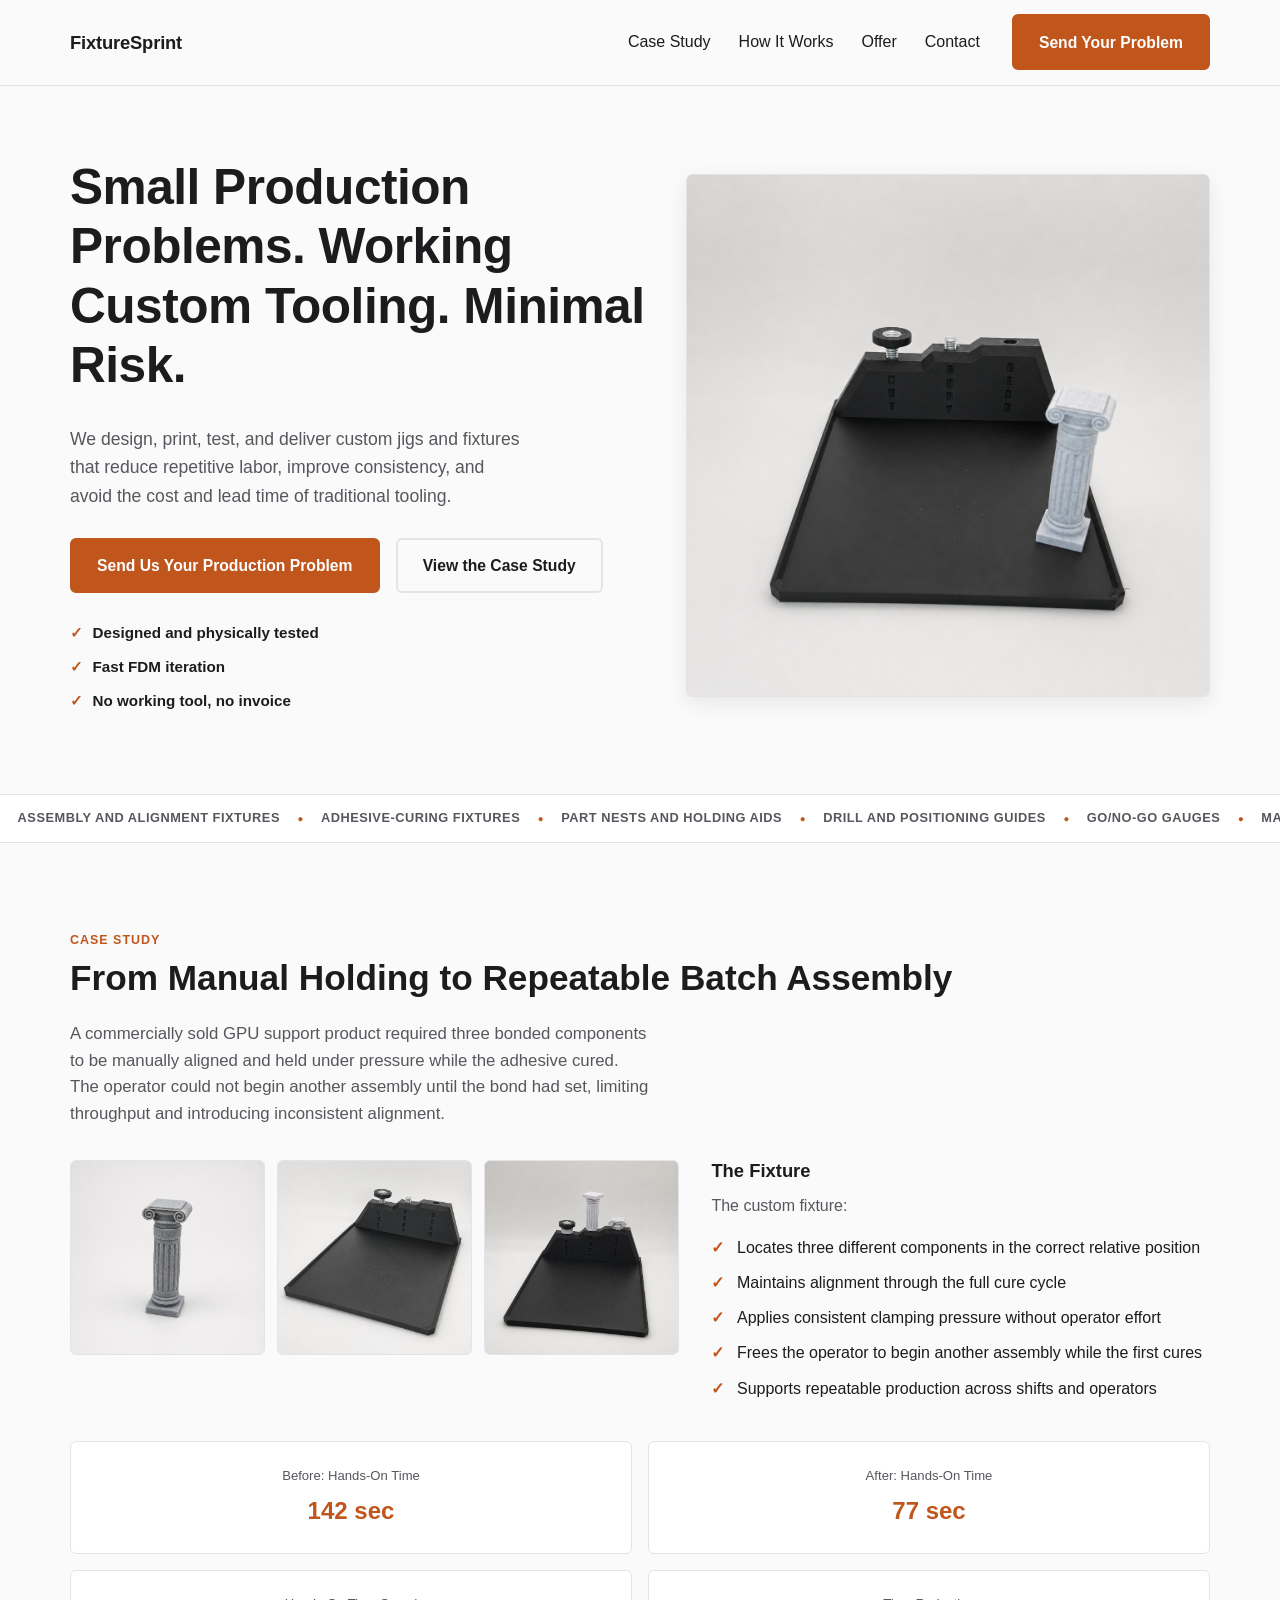
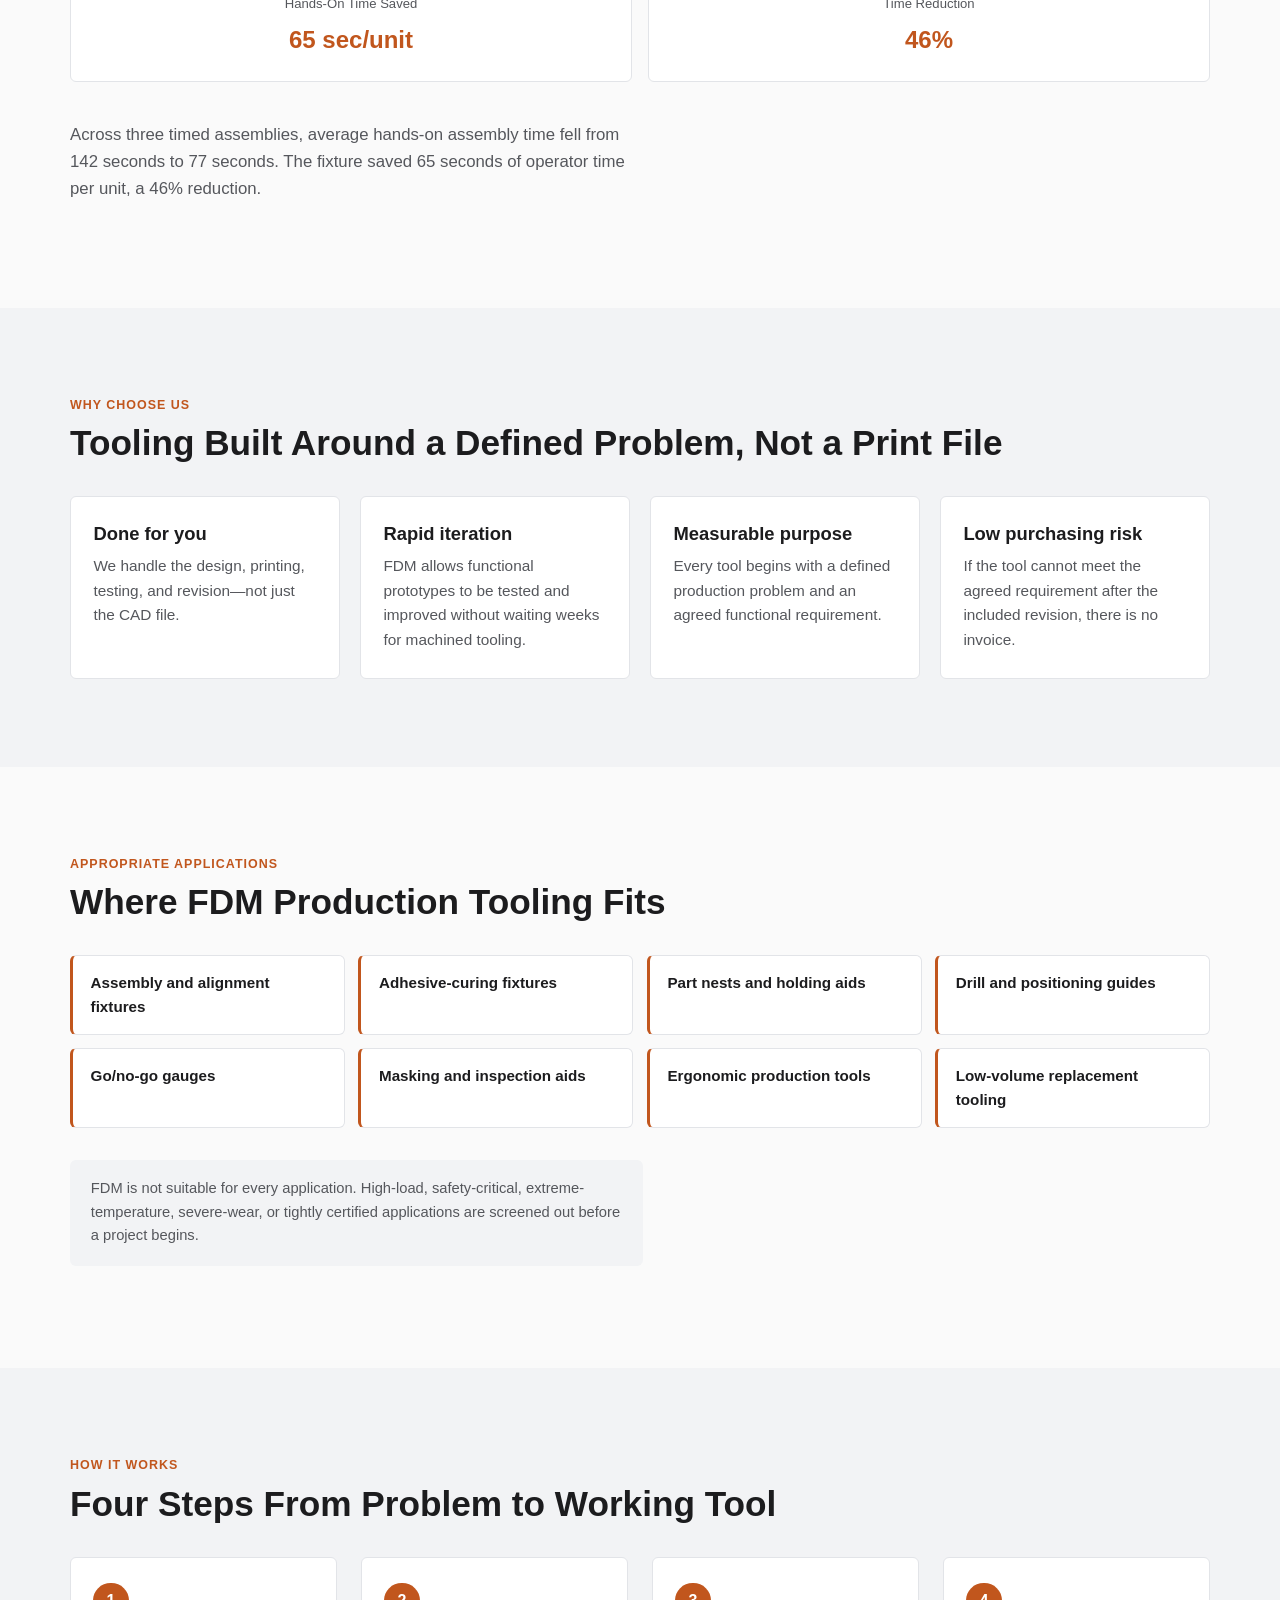
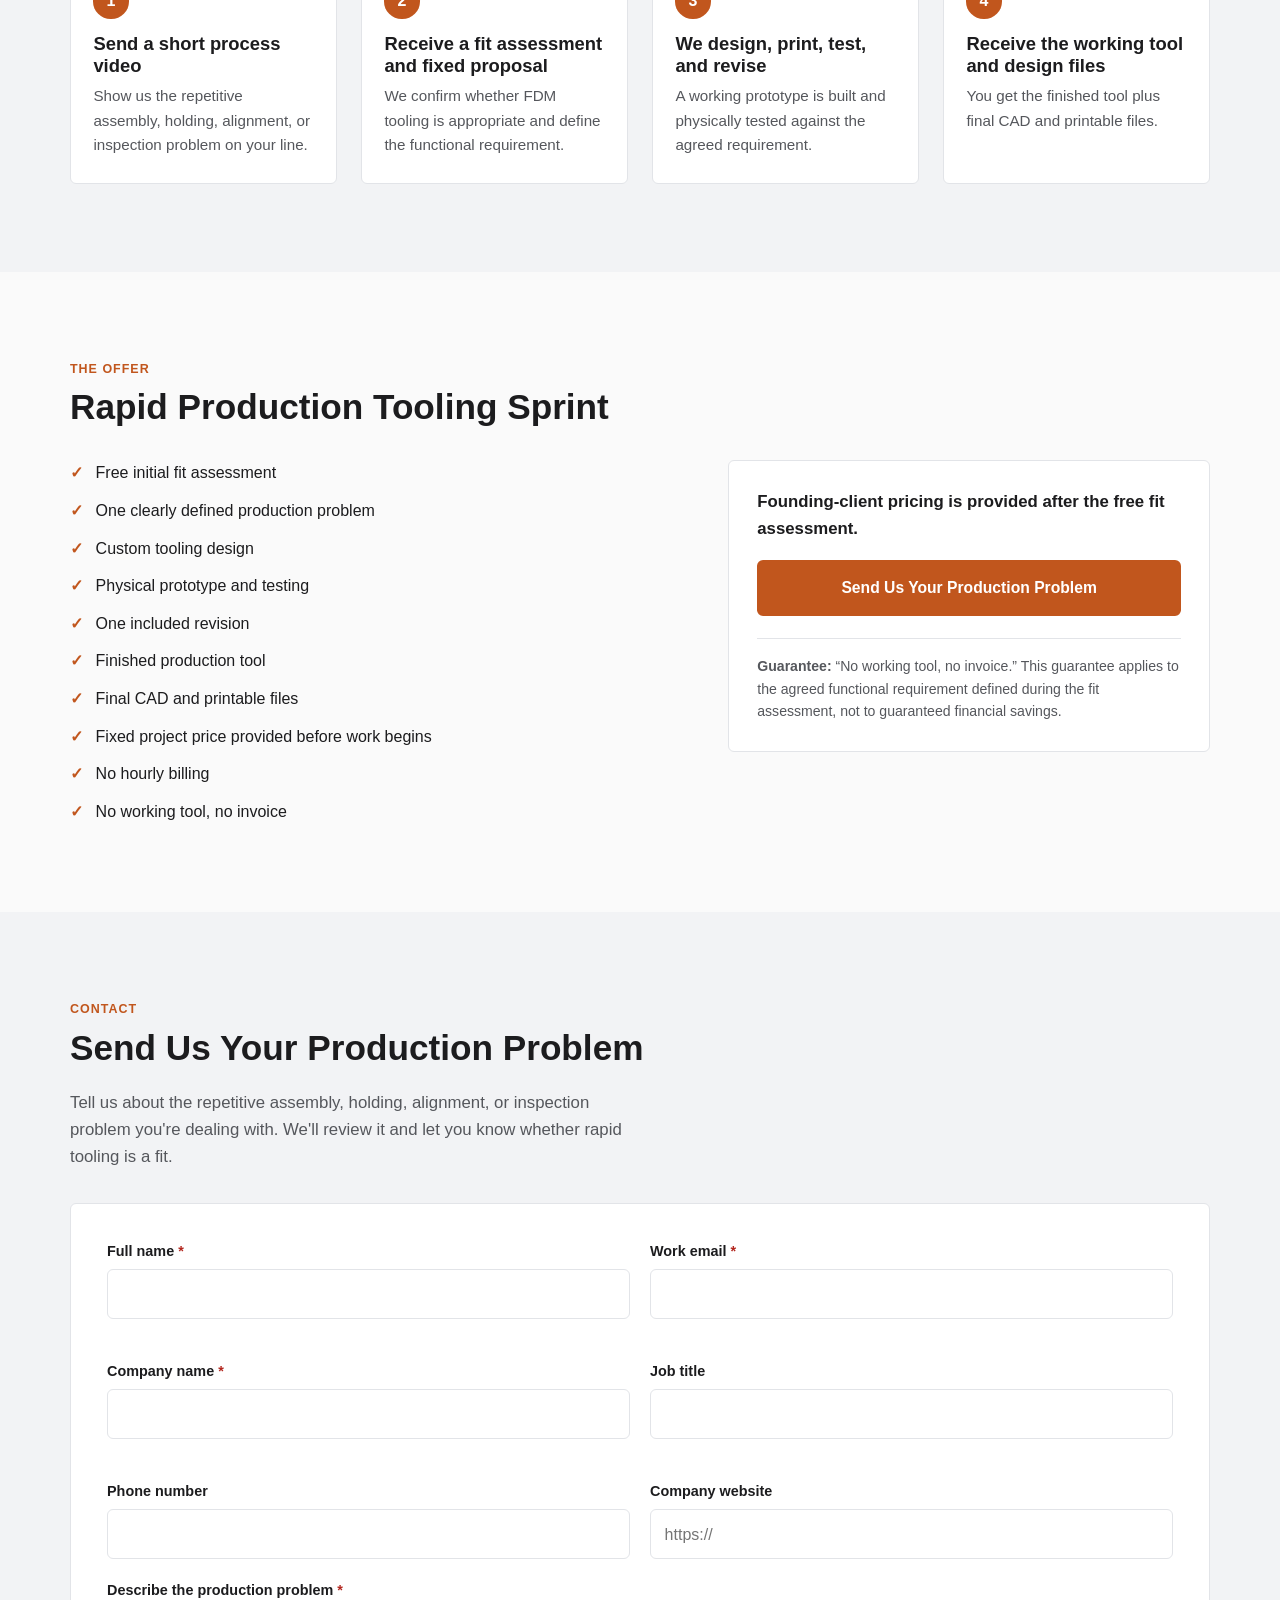
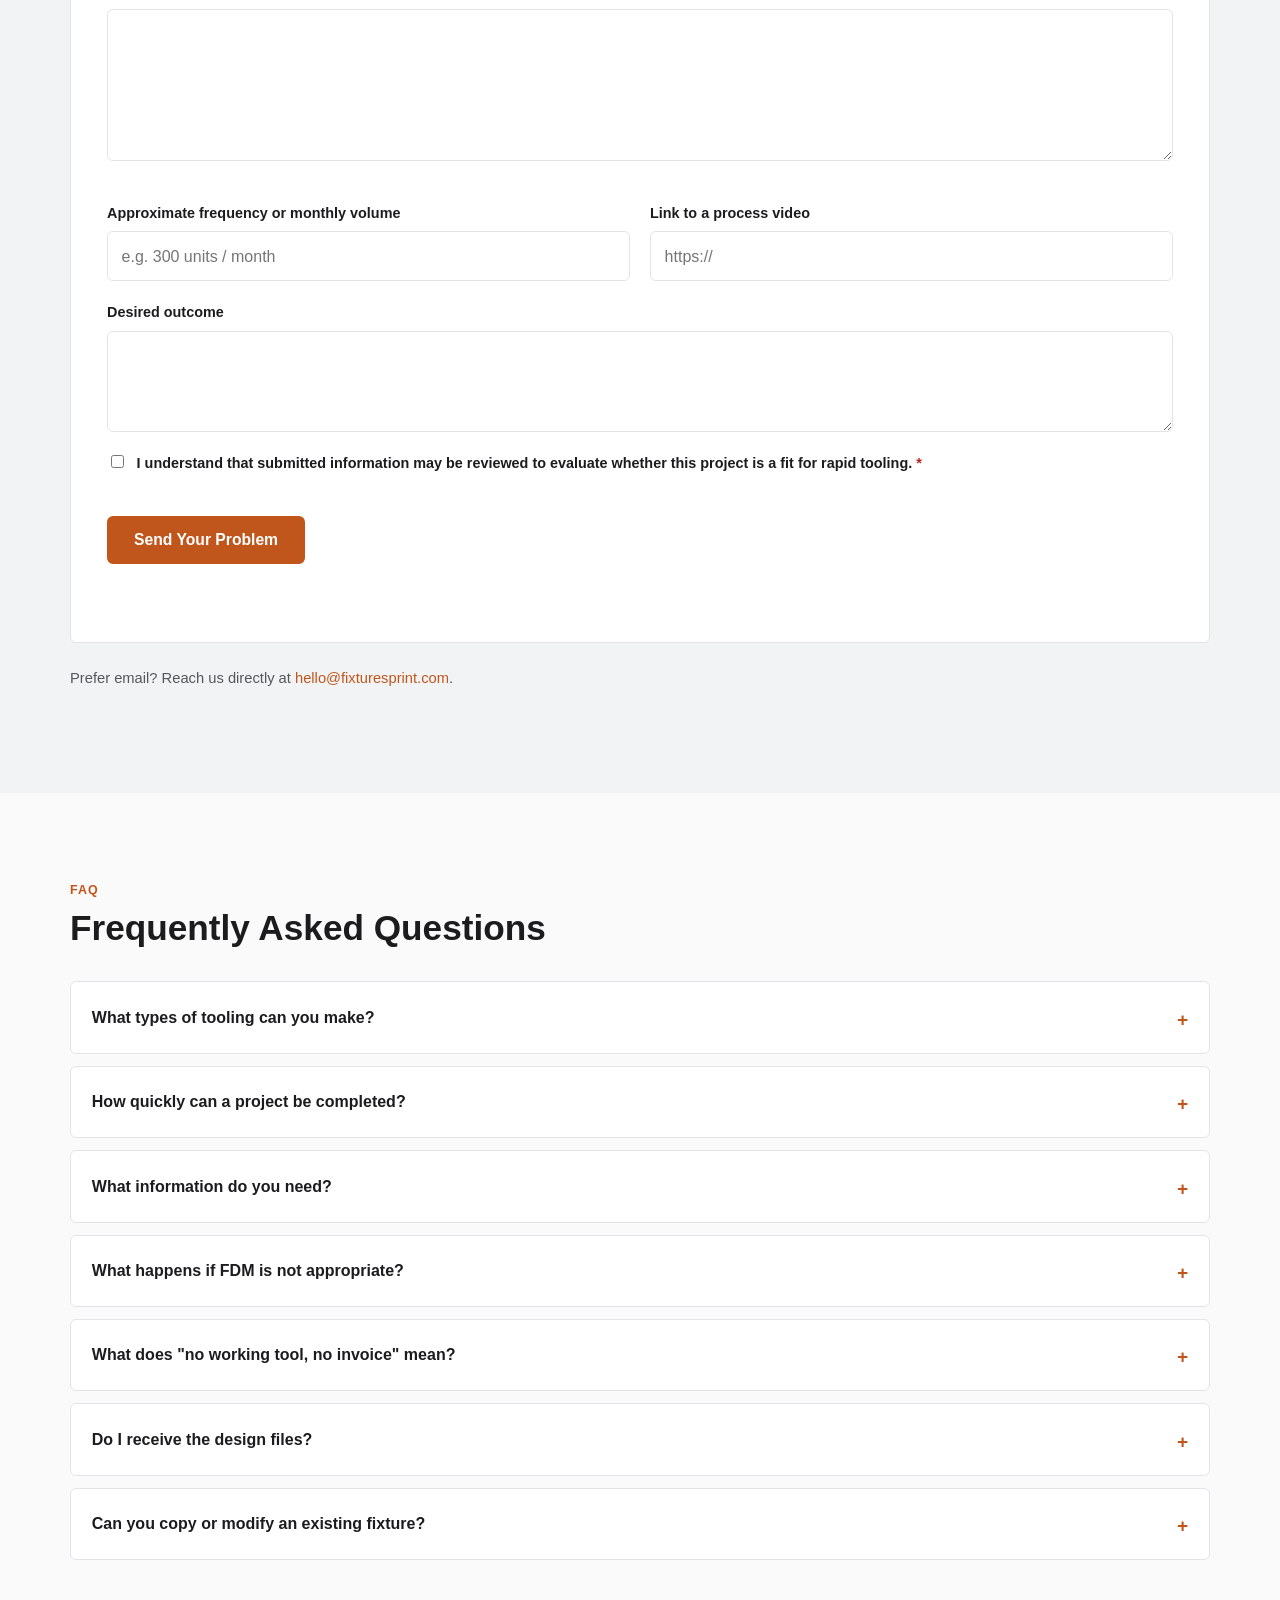
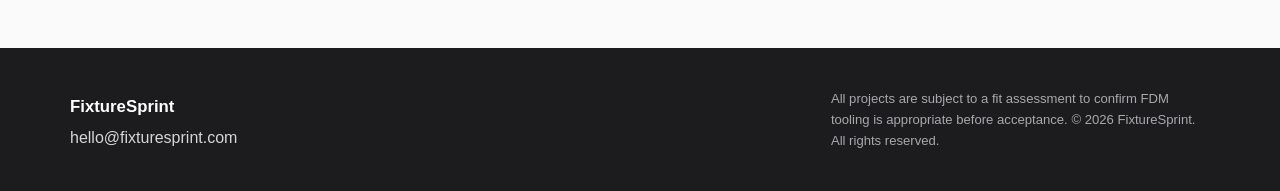
==== commit 53776210: "Add Google Ads lead-capture modal for paid search traffic Shows a lightweight fit-assessment modal o" ====
--- a/index.html
+++ b/index.html
@@ -527,6 +527,84 @@
   </div>
 </footer>
 
+<!-- ============================================================
+     GOOGLE ADS LEAD-CAPTURE MODAL
+     Shown only to paid-search visitors (a `gclid` param, or
+     `utm_source=google`), roughly 4 seconds after page load, at most
+     once per browser session. See script.js for the eligibility check,
+     show/hide logic, focus handling, and Formspree submit handler.
+     Submits to the same Formspree endpoint as the main contact form,
+     tagged with hidden `source`/`form_type` fields so leads from this
+     popup are distinguishable in the Formspree dashboard.
+     ============================================================ -->
+<div class="ads-modal-overlay" id="adsModalOverlay" hidden>
+  <div
+    class="ads-modal"
+    id="adsModal"
+    role="dialog"
+    aria-modal="true"
+    aria-labelledby="adsModalTitle"
+    aria-describedby="adsModalDesc"
+  >
+    <button type="button" class="ads-modal__close" id="adsModalClose" aria-label="Close">
+      &times;
+    </button>
+
+    <h2 class="ads-modal__title" id="adsModalTitle">Have a Repetitive Production Problem?</h2>
+    <p class="ads-modal__desc" id="adsModalDesc">
+      Tell us what's being manually held, aligned, positioned, clamped, or inspected.
+      We'll tell you if a custom fixture looks like a good fit.
+    </p>
+
+    <form id="adsModalForm" class="form ads-modal__form" action="https://formspree.io/f/mzepznno" method="POST" novalidate>
+      <div class="form__row">
+        <label for="adsFirstName">First name <span class="required">*</span></label>
+        <input type="text" id="adsFirstName" name="firstName" required autocomplete="given-name">
+        <span class="form__error" id="adsFirstName-error"></span>
+      </div>
+
+      <div class="form__row">
+        <label for="adsWorkEmail">Work email <span class="required">*</span></label>
+        <input type="email" id="adsWorkEmail" name="workEmail" required autocomplete="email">
+        <span class="form__error" id="adsWorkEmail-error"></span>
+      </div>
+
+      <div class="form__row">
+        <label for="adsCompany">Company <span class="required">*</span></label>
+        <input type="text" id="adsCompany" name="company" required autocomplete="organization">
+        <span class="form__error" id="adsCompany-error"></span>
+      </div>
+
+      <div class="form__row">
+        <label for="adsProblem">Production problem <span class="required">*</span></label>
+        <textarea id="adsProblem" name="problem" rows="4" required placeholder="Briefly describe the repetitive process or bottleneck."></textarea>
+        <span class="form__error" id="adsProblem-error"></span>
+      </div>
+
+      <!-- Hidden fields tagging this lead as coming from the Google Ads popup -->
+      <input type="hidden" name="source" value="Google Ads Popup">
+      <input type="hidden" name="form_type" value="Paid Search Fit Assessment">
+
+      <!-- Honeypot anti-spam field: hidden from real users, bots often fill it in -->
+      <div class="form__honeypot" aria-hidden="true">
+        <label for="adsGotcha">Leave this field blank</label>
+        <input type="text" id="adsGotcha" name="_gotcha" tabindex="-1" autocomplete="off">
+      </div>
+
+      <div class="form__submit-row">
+        <button type="submit" class="btn btn--primary" id="adsModalSubmitBtn">
+          <span class="btn__label">Get a Free Fit Assessment</span>
+          <span class="btn__spinner" hidden aria-hidden="true"></span>
+        </button>
+      </div>
+
+      <p class="ads-modal__note">No obligation. If it isn't a good fit for FDM tooling, we'll tell you.</p>
+
+      <div class="form__status" id="adsModalStatus" role="status" aria-live="polite"></div>
+    </form>
+  </div>
+</div>
+
 <script src="script.js?v=2"></script>
 </body>
 </html>
--- a/styles.css
+++ b/styles.css
@@ -483,9 +483,11 @@
   width: 100%;
   min-width: 0;
   max-width: 100%;
-  aspect-ratio: 4 / 3;
-  /* contain, not cover: equal card sizes without cropping any part of
-     the fixture or product out of frame. */
+  /* The source photos are square (1254x1254). Matching the box ratio to
+     the actual image ratio means object-fit: contain has no letterboxing
+     to do, so the border hugs the image itself instead of a rectangle
+     with empty space on either side. */
+  aspect-ratio: 1 / 1;
   object-fit: contain;
   border-radius: var(--radius);
   border: 1px solid var(--color-border);
@@ -999,6 +1001,132 @@
 }
 
 /* --------------------------------------------------------------------
+   Google Ads lead-capture modal
+   Centered card over a dimmed overlay; capped width so it never goes
+   full-screen on desktop, while still using most of the viewport width
+   on mobile. `min()` keeps it clear of the viewport edges at 320px.
+   -------------------------------------------------------------------- */
+.ads-modal-overlay {
+  position: fixed;
+  inset: 0;
+  z-index: 1000;
+  display: flex;
+  align-items: center;
+  justify-content: center;
+  width: 100%;
+  padding: 1.25rem;
+  background-color: rgba(28, 28, 30, 0.55);
+  overflow-y: auto;
+}
+
+.ads-modal-overlay[hidden] {
+  display: none;
+}
+
+.ads-modal {
+  position: relative;
+  width: min(100%, 26rem);
+  min-width: 0;
+  max-width: 100%;
+  max-height: calc(100vh - 2.5rem);
+  overflow-y: auto;
+  background-color: var(--color-surface);
+  border: 1px solid var(--color-border);
+  border-radius: var(--radius);
+  box-shadow: var(--shadow-md);
+  padding: 2.25rem 1.5rem 1.5rem;
+}
+
+@media (prefers-reduced-motion: no-preference) {
+  .ads-modal {
+    animation: ads-modal-in 200ms ease;
+  }
+}
+
+@keyframes ads-modal-in {
+  from {
+    opacity: 0;
+    transform: translateY(6px);
+  }
+  to {
+    opacity: 1;
+    transform: translateY(0);
+  }
+}
+
+.ads-modal__close {
+  position: absolute;
+  top: 0.6rem;
+  right: 0.6rem;
+  width: 2.5rem;
+  height: 2.5rem;
+  min-width: 0;
+  display: inline-flex;
+  align-items: center;
+  justify-content: center;
+  font-size: 1.6rem;
+  line-height: 1;
+  color: var(--color-text-muted);
+  background: transparent;
+  border: none;
+  border-radius: var(--radius);
+  cursor: pointer;
+  transition: color var(--transition-fast), background-color var(--transition-fast);
+}
+
+.ads-modal__close:hover {
+  color: var(--color-text);
+  background-color: var(--color-surface-muted);
+}
+
+.ads-modal__title {
+  font-size: clamp(1.25rem, 5vw, 1.55rem);
+  margin-bottom: 0.5em;
+  padding-right: 1.75rem;
+  overflow-wrap: anywhere;
+}
+
+.ads-modal__desc {
+  font-size: 0.95rem;
+  margin-bottom: 1.5rem;
+  overflow-wrap: anywhere;
+}
+
+/* Strip the standalone-card look .form normally has (border, background,
+   its own padding) since the modal card already provides all of that —
+   here it's just the grid layout for the fields.
+   Doubled-up selector (.ads-modal .ads-modal__form) intentionally out-
+   specifies the shared .form class's own 768px breakpoint rule below,
+   so this modal stays single-column at every width instead of picking
+   up the two-column desktop layout meant for the full contact form. */
+.ads-modal .ads-modal__form {
+  margin-top: 0;
+  padding: 0;
+  border: none;
+  background-color: transparent;
+  grid-template-columns: 1fr;
+  gap: 1rem;
+  min-width: 0;
+}
+
+.ads-modal__note {
+  font-size: 0.82rem;
+  color: var(--color-text-muted);
+  text-align: center;
+  margin: 0.25rem 0 0;
+  overflow-wrap: anywhere;
+}
+
+.ads-modal__success {
+  font-size: 1.05rem;
+  font-weight: 600;
+  color: var(--color-success);
+  text-align: center;
+  margin: 0.5rem 0;
+  overflow-wrap: anywhere;
+}
+
+/* --------------------------------------------------------------------
    Breakpoints
    -------------------------------------------------------------------- */
 @media (min-width: 480px) {
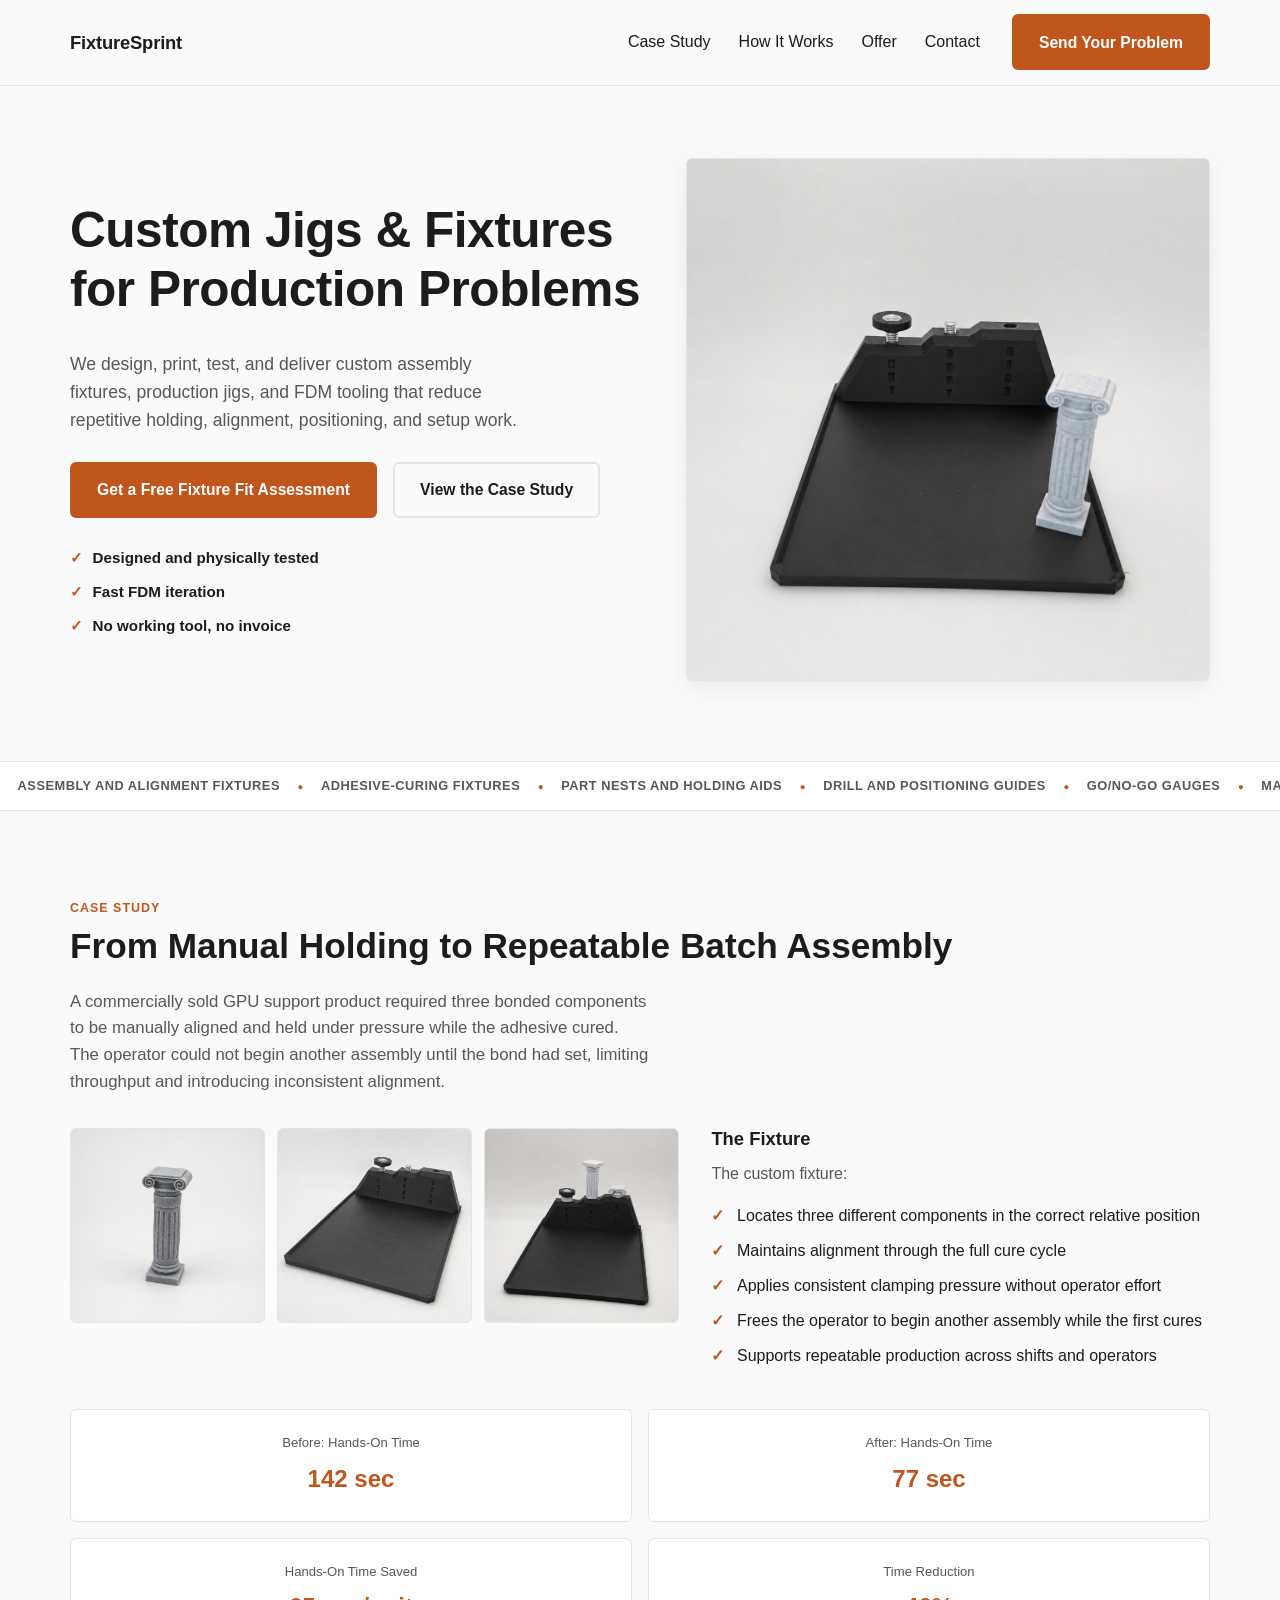
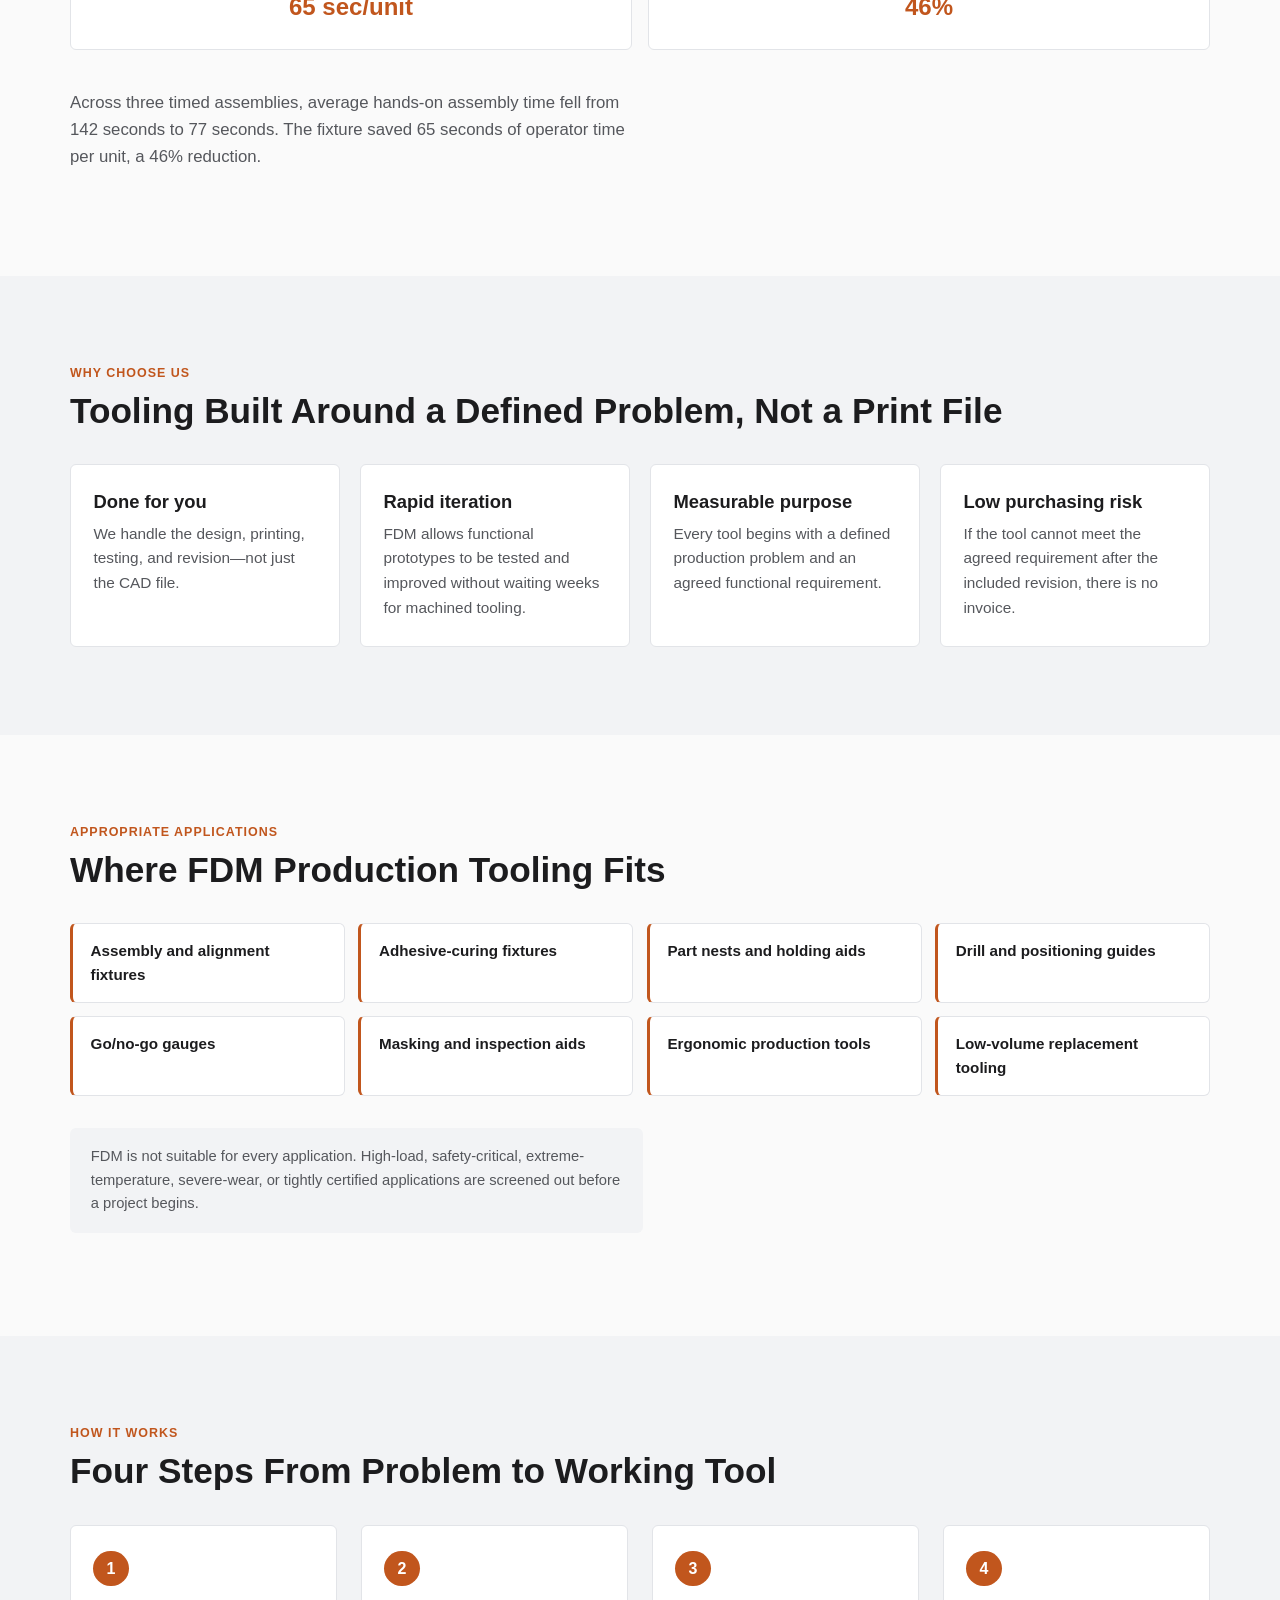
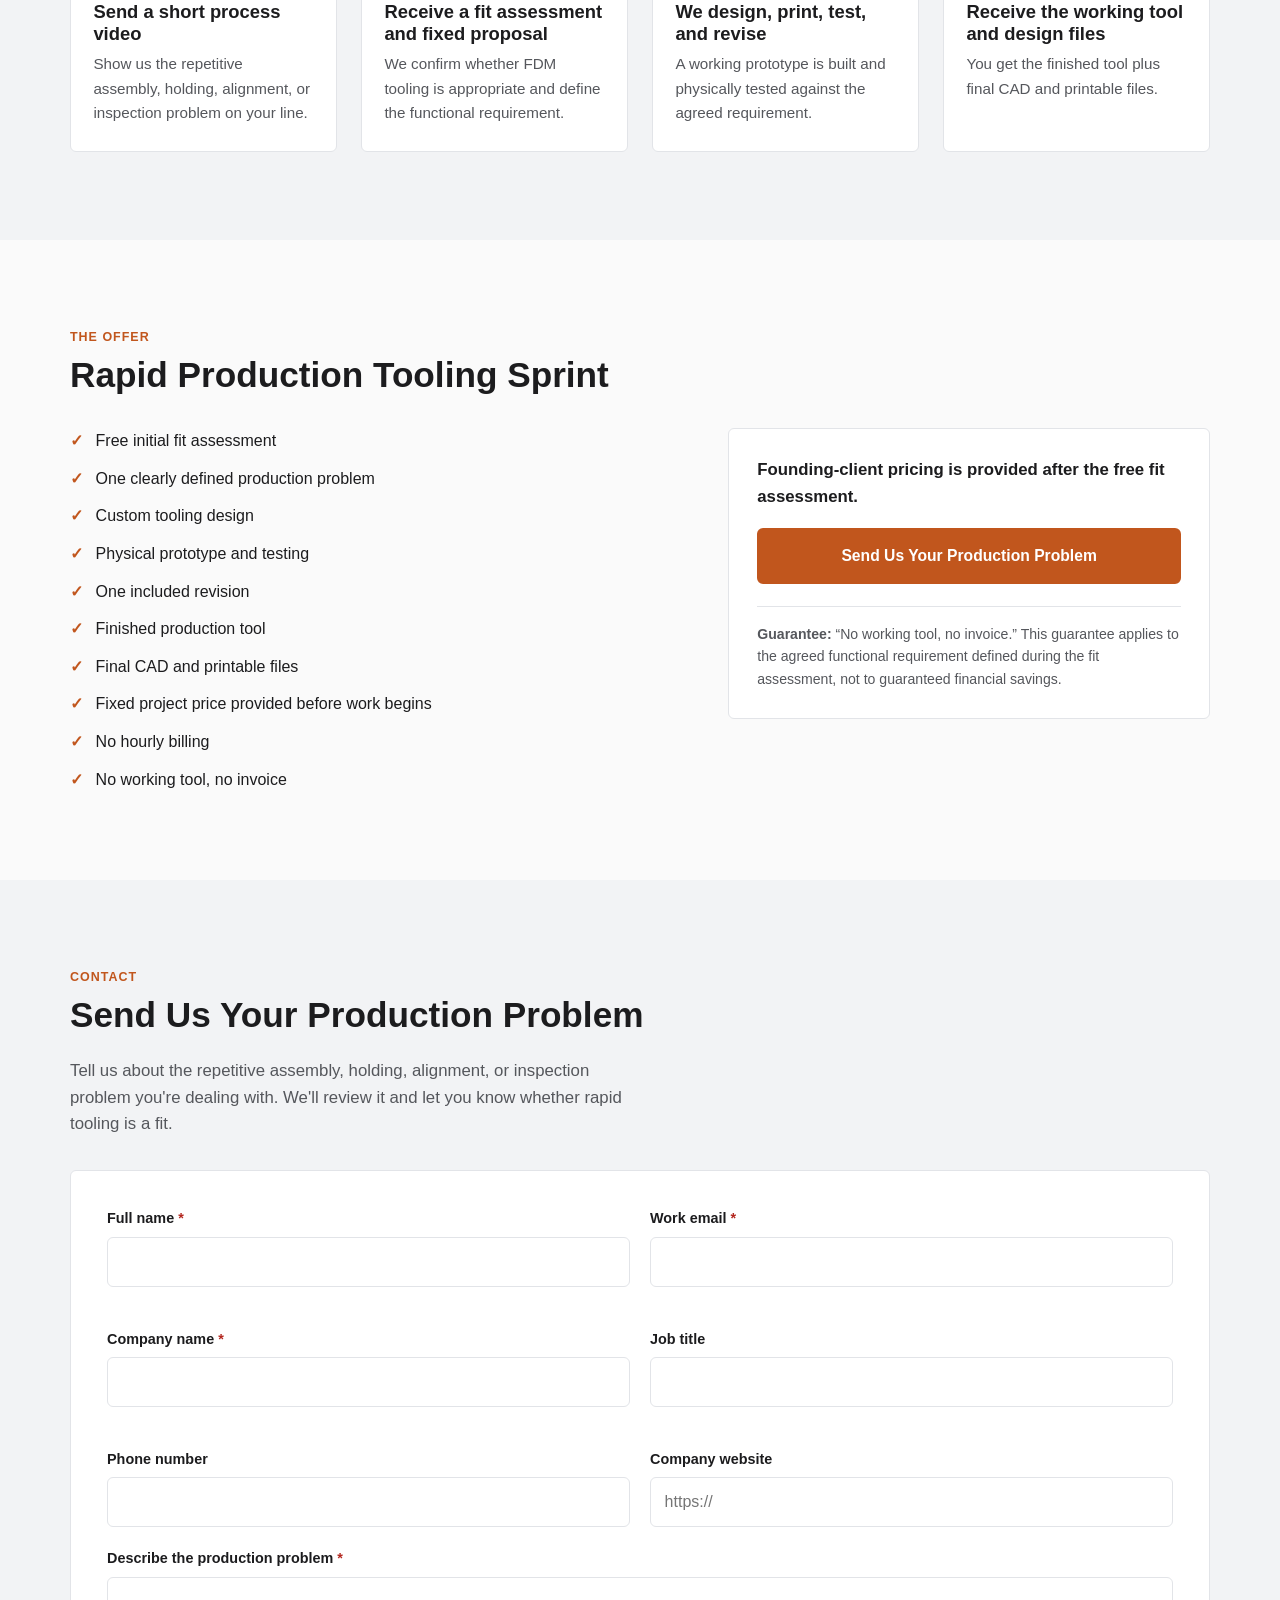
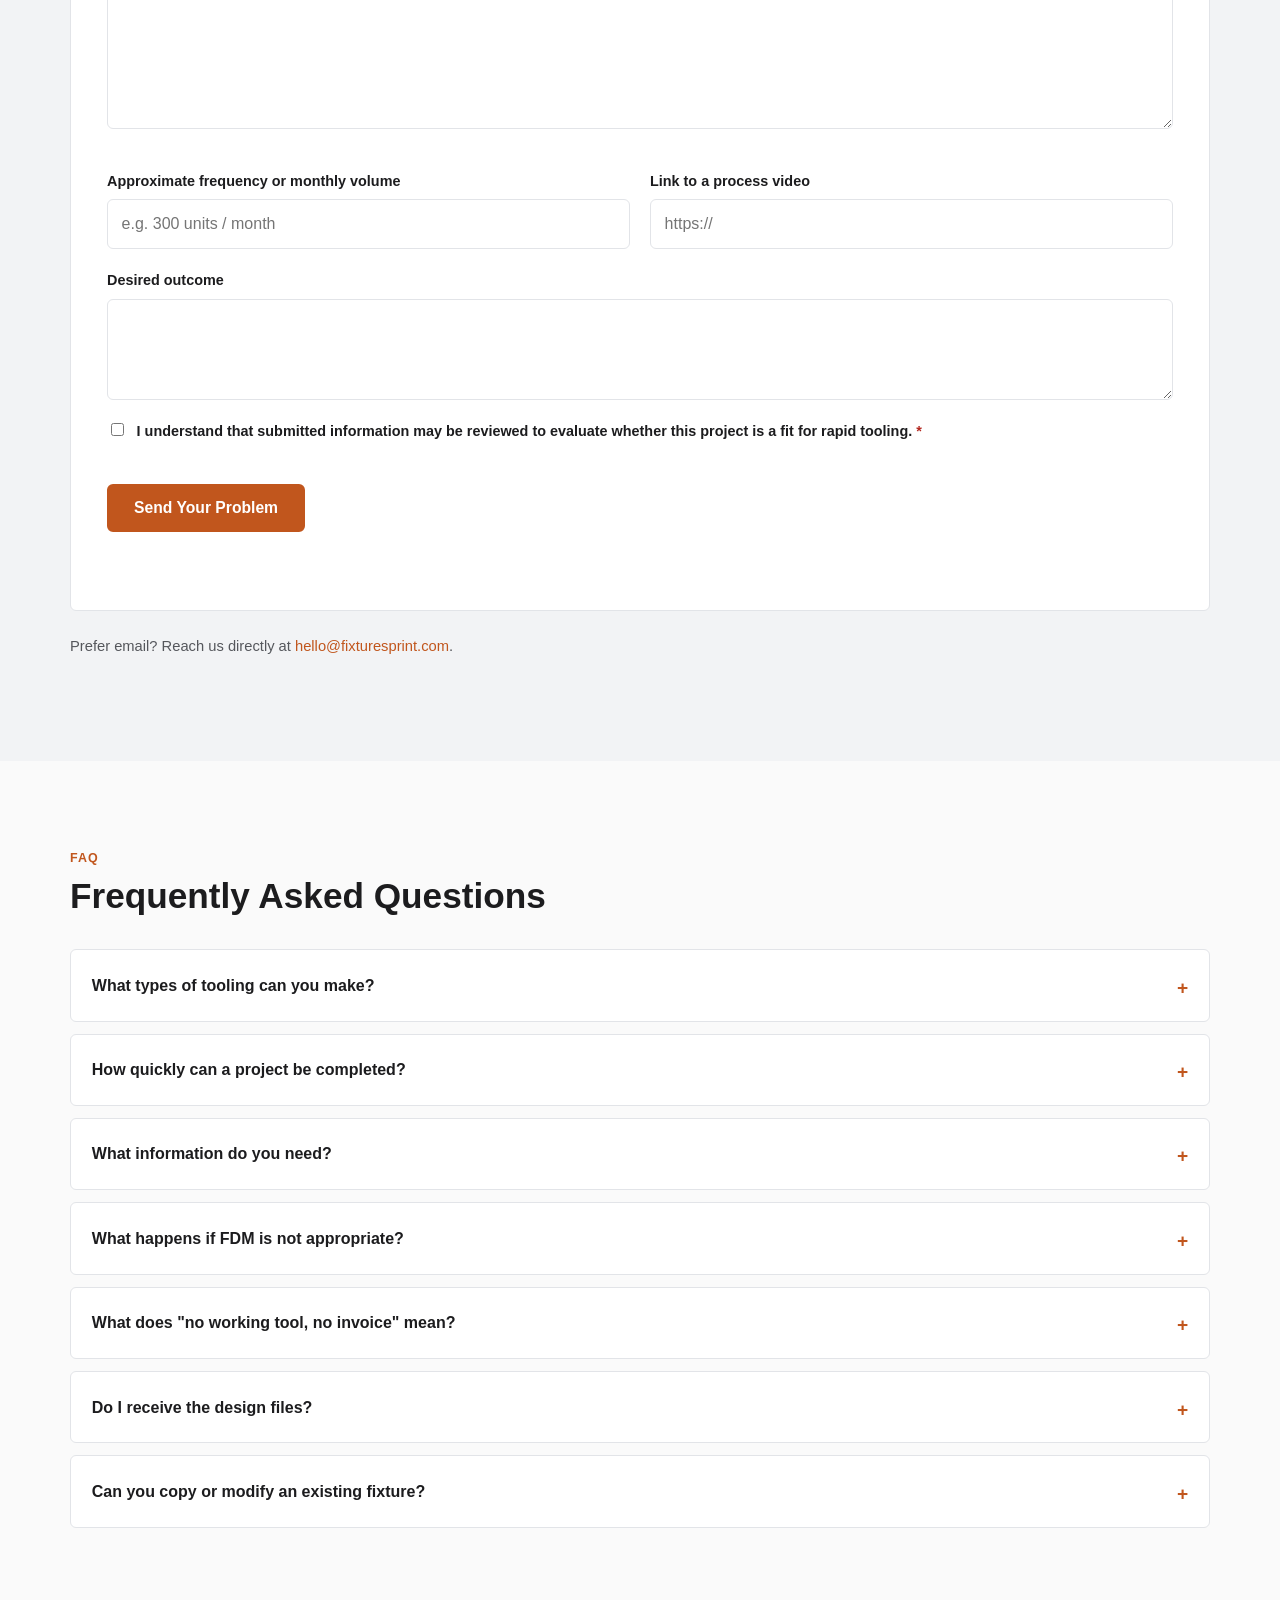
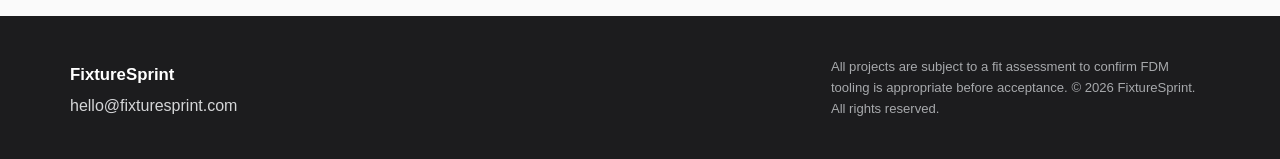
==== commit 845da7a6: "Match hero and Google Ads popup copy to ad campaign messaging Hero headline, subheadline, and primar" ====
--- a/index.html
+++ b/index.html
@@ -1,6 +1,15 @@
 <!DOCTYPE html>
 <html lang="en">
 <head>
+<!-- Google tag (gtag.js) -->
+<script async src="https://www.googletagmanager.com/gtag/js?id=AW-18384514901"></script>
+<script>
+  window.dataLayer = window.dataLayer || [];
+  function gtag(){dataLayer.push(arguments);}
+  gtag('js', new Date());
+
+  gtag('config', 'AW-18384514901');
+</script>
 <meta charset="UTF-8">
 <meta name="viewport" content="width=device-width, initial-scale=1.0">
 
@@ -80,14 +89,14 @@
   <section class="hero" id="top">
     <div class="container hero__grid">
       <div class="hero__copy">
-        <h1>Small Production Problems. Working Custom Tooling. Minimal Risk.</h1>
+        <h1>Custom Jigs & Fixtures for Production Problems</h1>
         <p class="hero__subhead">
-          We design, print, test, and deliver custom jigs and fixtures that reduce
-          repetitive labor, improve consistency, and avoid the cost and lead time
-          of traditional tooling.
+          We design, print, test, and deliver custom assembly fixtures, production
+          jigs, and FDM tooling that reduce repetitive holding, alignment,
+          positioning, and setup work.
         </p>
         <div class="hero__ctas">
-          <a href="#contact" class="btn btn--primary">Send Us Your Production Problem</a>
+          <a href="#contact" class="btn btn--primary">Get a Free Fixture Fit Assessment</a>
           <a href="#case-study" class="btn btn--secondary">View the Case Study</a>
         </div>
 
@@ -530,7 +539,7 @@
 <!-- ============================================================
      GOOGLE ADS LEAD-CAPTURE MODAL
      Shown only to paid-search visitors (a `gclid` param, or
-     `utm_source=google`), roughly 4 seconds after page load, at most
+     `utm_source=google`), roughly 1.5 seconds after page load, at most
      once per browser session. See script.js for the eligibility check,
      show/hide logic, focus handling, and Formspree submit handler.
      Submits to the same Formspree endpoint as the main contact form,
@@ -550,10 +559,11 @@
       &times;
     </button>
 
-    <h2 class="ads-modal__title" id="adsModalTitle">Have a Repetitive Production Problem?</h2>
+    <h2 class="ads-modal__title" id="adsModalTitle">Need a Custom Jig or Fixture?</h2>
     <p class="ads-modal__desc" id="adsModalDesc">
-      Tell us what's being manually held, aligned, positioned, clamped, or inspected.
-      We'll tell you if a custom fixture looks like a good fit.
+      Tell us what's being manually held, aligned, positioned, clamped, or
+      inspected. We'll tell you whether a custom production fixture is a
+      good fit.
     </p>
 
     <form id="adsModalForm" class="form ads-modal__form" action="https://formspree.io/f/mzepznno" method="POST" novalidate>
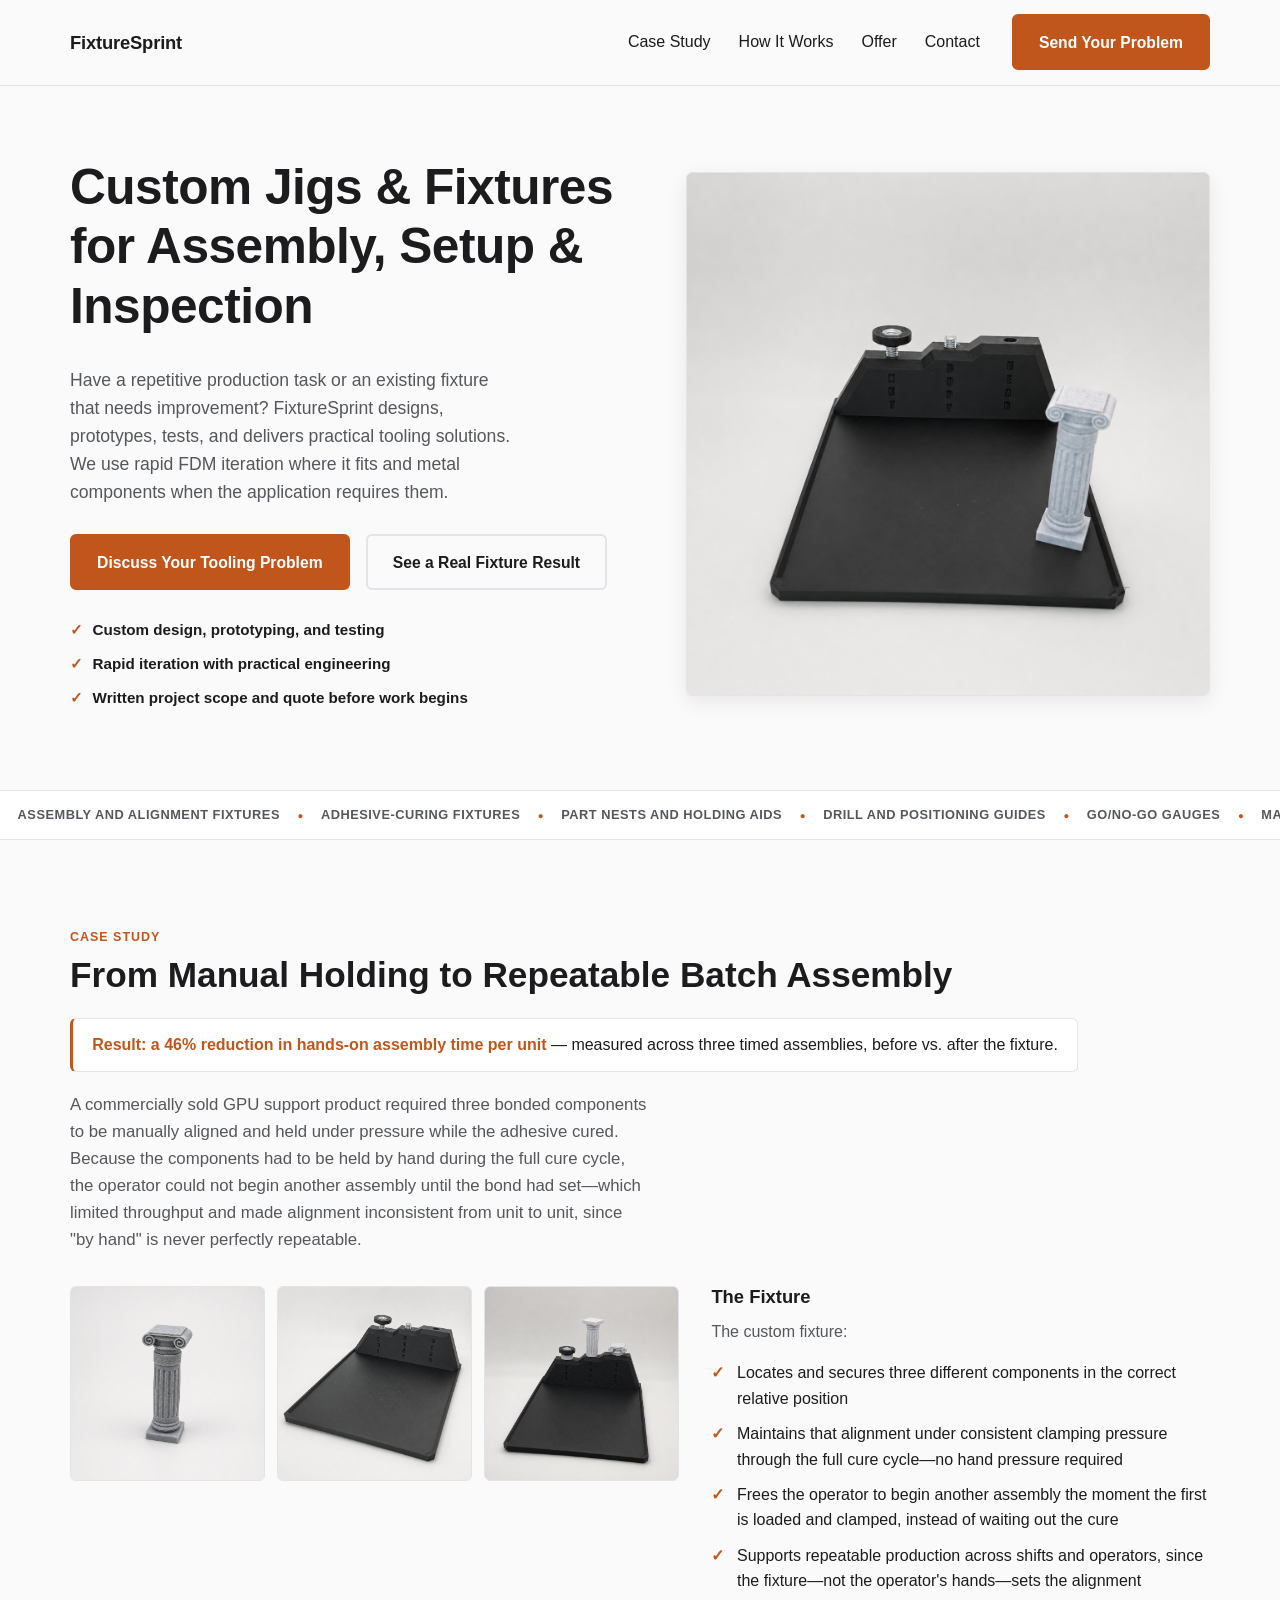
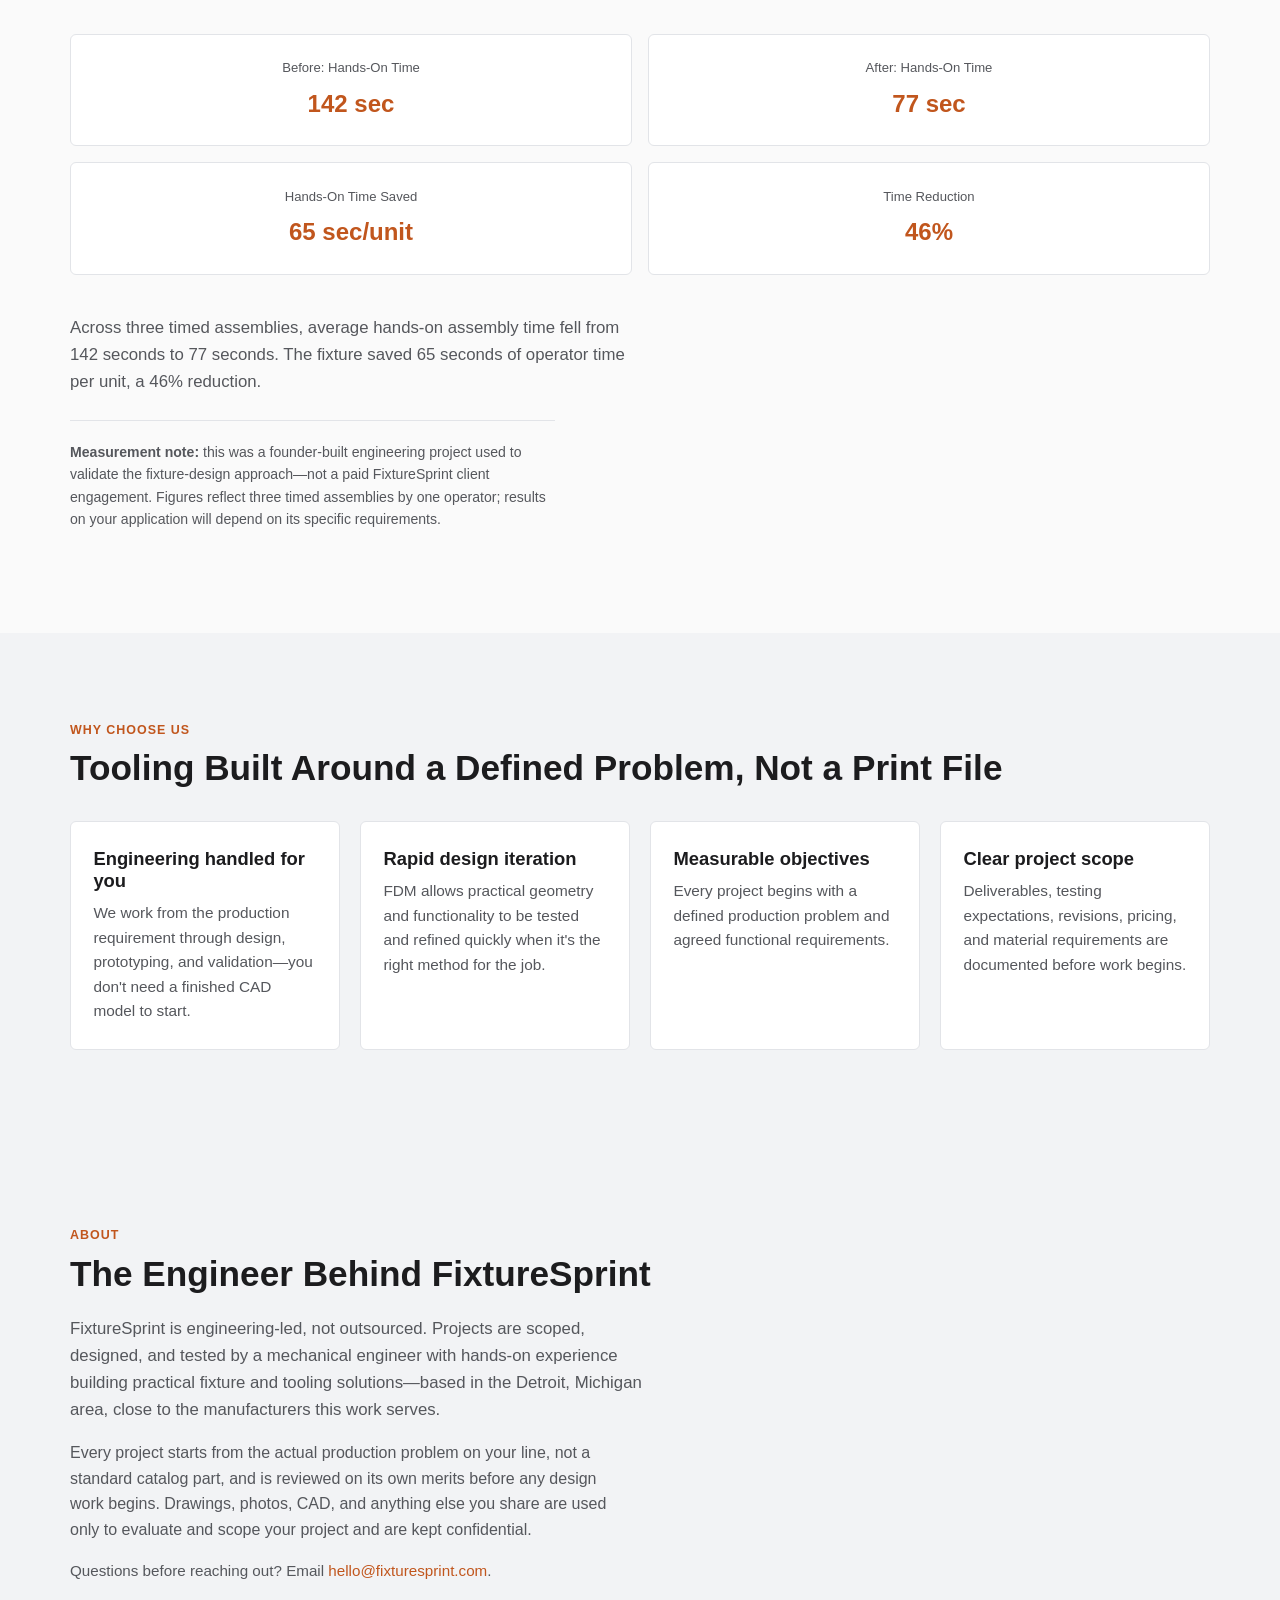
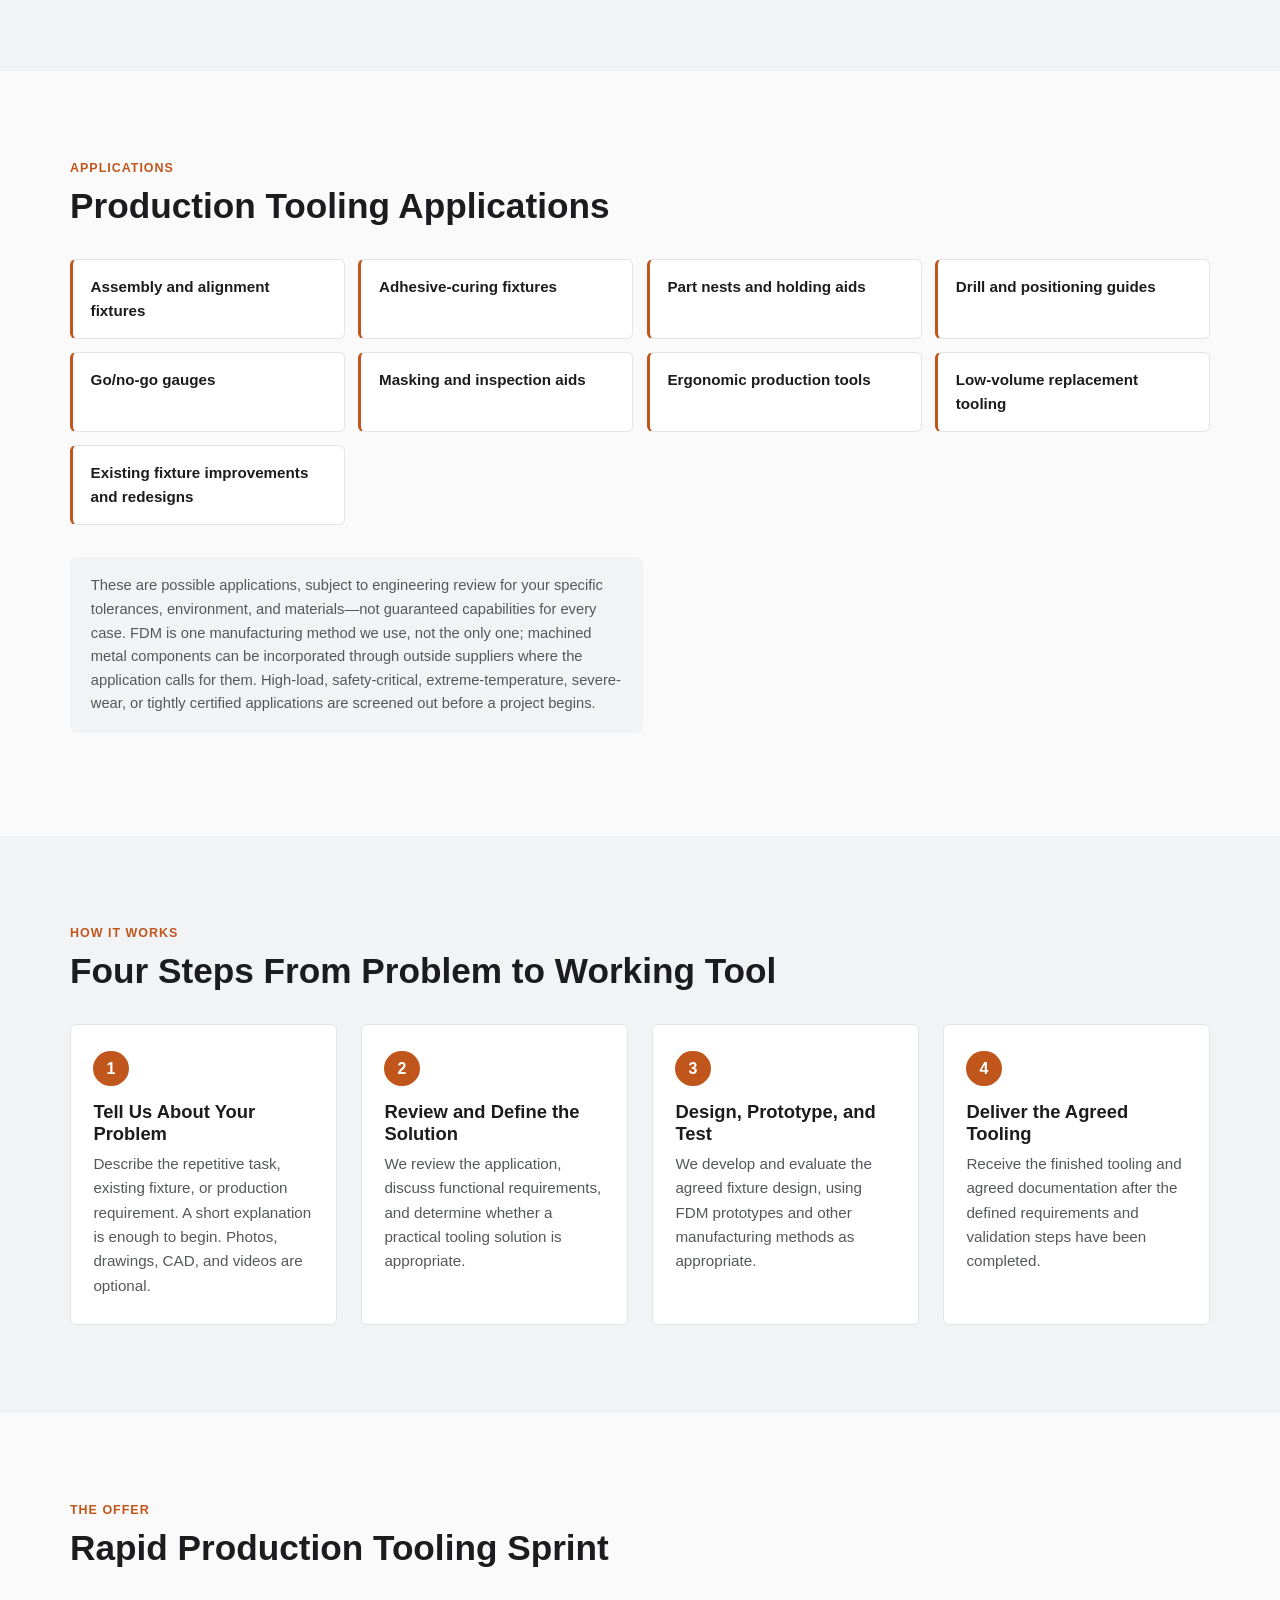
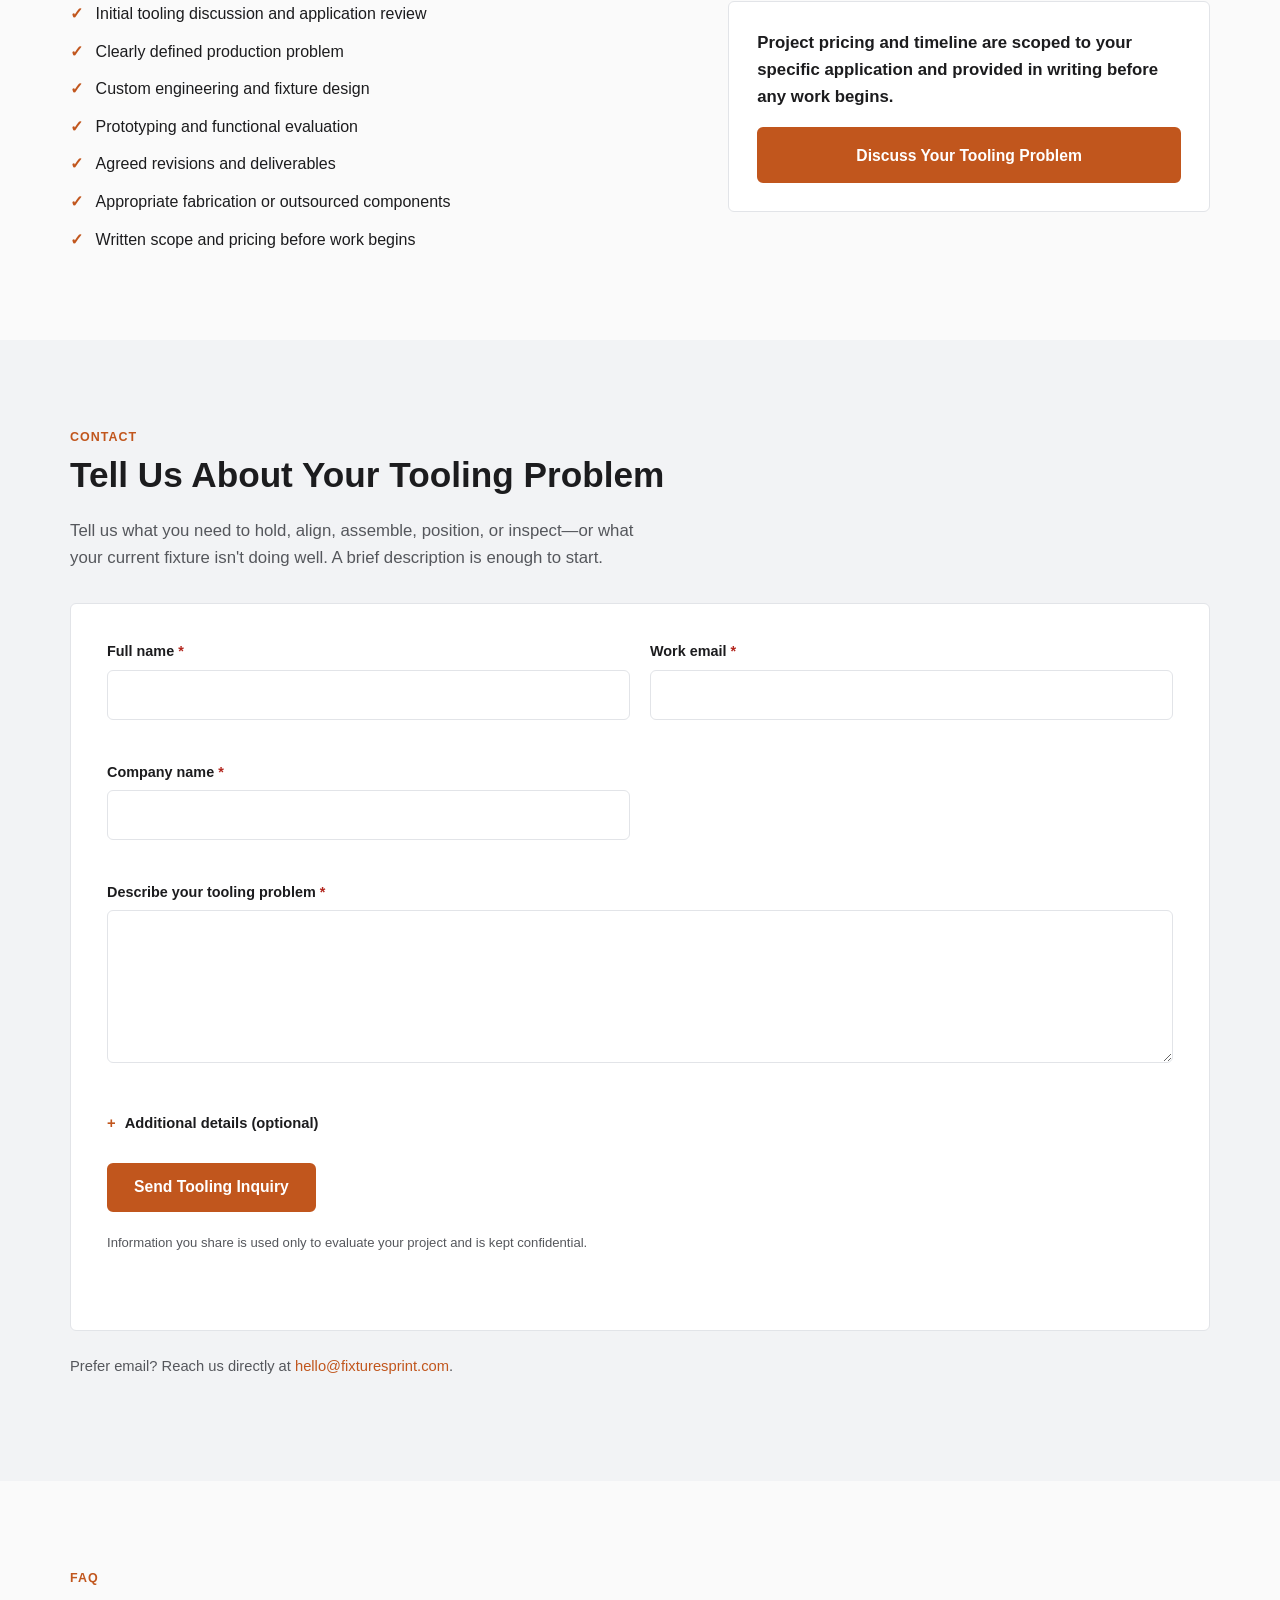
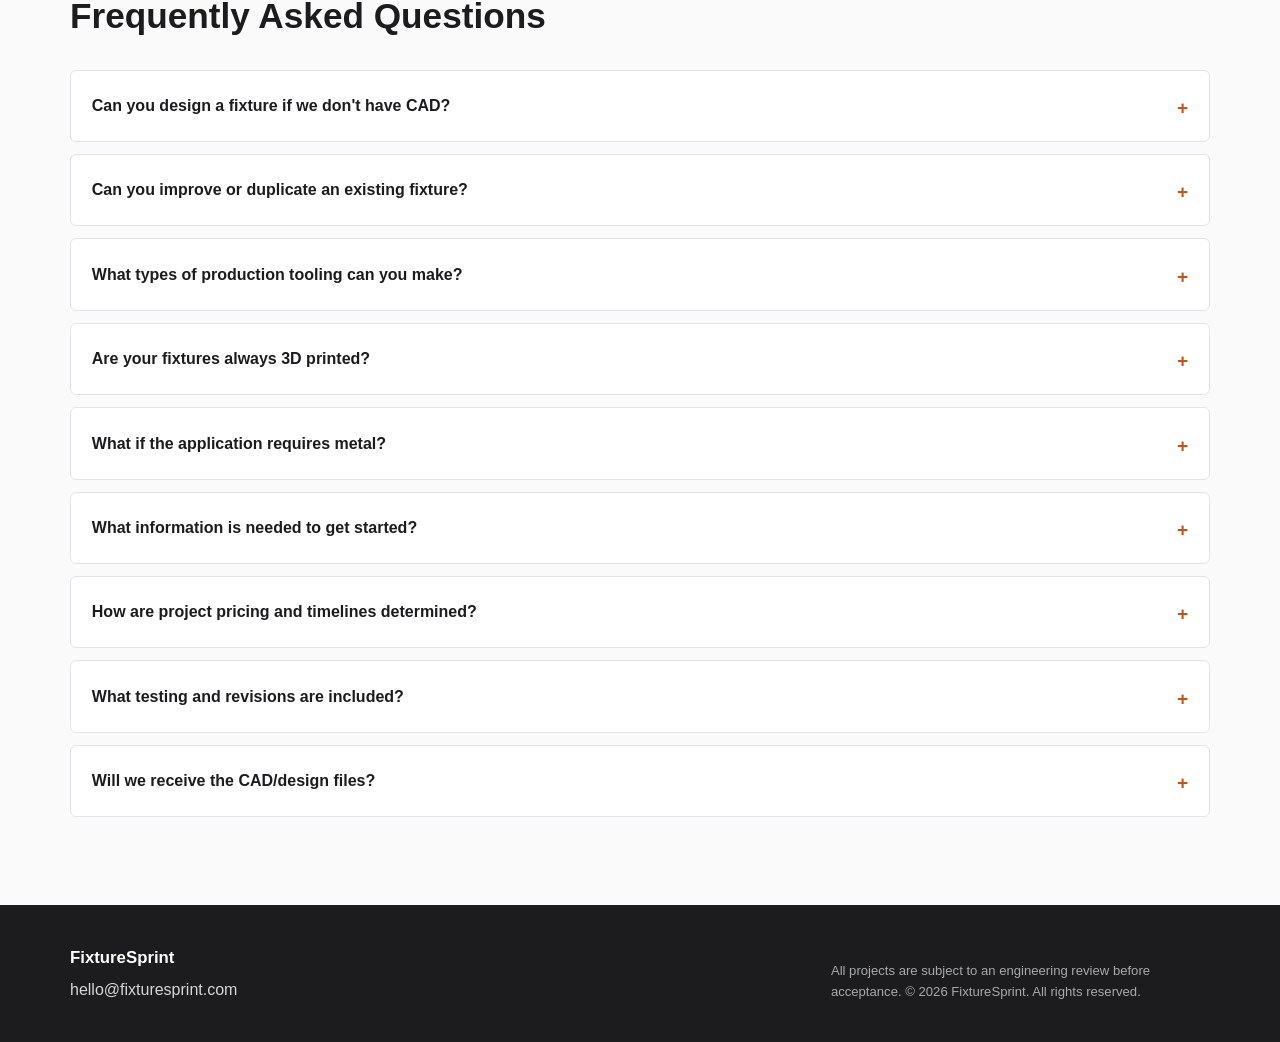
==== commit 2cf9b68c: "Google Ads Test #2: reposition as engineering-led tooling, simplify form, add GA4 event prep Content" ====
--- a/index.html
+++ b/index.html
@@ -19,25 +19,25 @@
      logo, the hero, and the footer. Search this file for "FixtureSprint"
      if you ever need to rename the business.
      ============================================================ -->
-<title>FixtureSprint | Custom FDM Production Jigs & Fixtures for Manufacturers</title>
-<meta name="description" content="FixtureSprint designs, prints, tests, and delivers custom FDM production jigs, fixtures, gauges, and holding tools for small and midsize manufacturers. No working tool, no invoice.">
-<meta name="keywords" content="production fixtures, custom jigs, FDM tooling, manufacturing gauges, assembly fixtures, holding fixtures, alignment tools">
+<title>FixtureSprint | Custom Jigs &amp; Fixtures for Assembly, Setup &amp; Inspection</title>
+<meta name="description" content="FixtureSprint designs, prototypes, tests, and delivers practical custom jigs and fixtures for repetitive assembly, alignment, holding, positioning, and inspection problems. Engineering-led, FDM-first, metal where it's needed.">
+<meta name="keywords" content="custom fixture design, production fixtures, custom jigs, FDM tooling, manufacturing gauges, assembly fixtures, holding fixtures, alignment tools, fixture engineering">
 <meta name="author" content="FixtureSprint">
 <meta name="robots" content="index, follow">
-<link rel="canonical" href="https://example.com/">
+<link rel="canonical" href="https://fixturesprint.com/">
 
 <!-- Open Graph metadata -->
 <meta property="og:type" content="website">
-<meta property="og:title" content="FixtureSprint | Custom FDM Production Jigs & Fixtures for Manufacturers">
-<meta property="og:description" content="Fast, low-risk, done-for-you custom production tooling for small problems that don't justify machined tooling cost or lead time.">
+<meta property="og:title" content="FixtureSprint | Custom Jigs &amp; Fixtures for Assembly, Setup &amp; Inspection">
+<meta property="og:description" content="Engineering-led custom jigs and fixtures for repetitive assembly, alignment, holding, positioning, and inspection problems. Rapid FDM iteration, metal components where the application requires them.">
 <meta property="og:image" content="assets/hero-jig-and-stand.jpg">
-<meta property="og:url" content="https://example.com/">
+<meta property="og:url" content="https://fixturesprint.com/">
 <meta property="og:site_name" content="FixtureSprint">
 
 <!-- Twitter Card metadata -->
 <meta name="twitter:card" content="summary_large_image">
-<meta name="twitter:title" content="FixtureSprint | Custom FDM Production Jigs & Fixtures for Manufacturers">
-<meta name="twitter:description" content="Custom production jigs and fixtures, designed, printed, tested, and delivered. No working tool, no invoice.">
+<meta name="twitter:title" content="FixtureSprint | Custom Jigs &amp; Fixtures for Assembly, Setup &amp; Inspection">
+<meta name="twitter:description" content="Engineering-led custom jigs and fixtures for repetitive assembly, alignment, holding, positioning, and inspection problems.">
 <meta name="twitter:image" content="assets/hero-jig-and-stand.jpg">
 
 <!-- Favicon placeholder: inline SVG so the page has a valid icon with zero
@@ -76,7 +76,7 @@
         <li><a href="#offer">Offer</a></li>
         <li><a href="#contact">Contact</a></li>
       </ul>
-      <a href="#contact" class="btn btn--primary nav__cta">Send Your Problem</a>
+      <a href="#contact" class="btn btn--primary nav__cta" data-cta="nav">Send Your Problem</a>
     </div>
   </nav>
 </header>
@@ -89,21 +89,22 @@
   <section class="hero" id="top">
     <div class="container hero__grid">
       <div class="hero__copy">
-        <h1>Custom Jigs & Fixtures for Production Problems</h1>
+        <h1>Custom Jigs & Fixtures for Assembly, Setup & Inspection</h1>
         <p class="hero__subhead">
-          We design, print, test, and deliver custom assembly fixtures, production
-          jigs, and FDM tooling that reduce repetitive holding, alignment,
-          positioning, and setup work.
+          Have a repetitive production task or an existing fixture that needs
+          improvement? FixtureSprint designs, prototypes, tests, and delivers
+          practical tooling solutions. We use rapid FDM iteration where it fits
+          and metal components when the application requires them.
         </p>
         <div class="hero__ctas">
-          <a href="#contact" class="btn btn--primary">Get a Free Fixture Fit Assessment</a>
-          <a href="#case-study" class="btn btn--secondary">View the Case Study</a>
+          <a href="#contact" class="btn btn--primary" data-cta="hero-primary">Discuss Your Tooling Problem</a>
+          <a href="#case-study" class="btn btn--secondary" data-cta="hero-secondary">See a Real Fixture Result</a>
         </div>
 
         <ul class="credibility-list">
-          <li><span class="credibility-list__icon" aria-hidden="true">&#10003;</span> Designed and physically tested</li>
-          <li><span class="credibility-list__icon" aria-hidden="true">&#10003;</span> Fast FDM iteration</li>
-          <li><span class="credibility-list__icon" aria-hidden="true">&#10003;</span> No working tool, no invoice</li>
+          <li><span class="credibility-list__icon" aria-hidden="true">&#10003;</span> Custom design, prototyping, and testing</li>
+          <li><span class="credibility-list__icon" aria-hidden="true">&#10003;</span> Rapid iteration with practical engineering</li>
+          <li><span class="credibility-list__icon" aria-hidden="true">&#10003;</span> Written project scope and quote before work begins</li>
         </ul>
       </div>
 
@@ -176,11 +177,19 @@
     <div class="container">
       <p class="section__eyebrow">Case Study</p>
       <h2>From Manual Holding to Repeatable Batch Assembly</h2>
+
+      <p class="case-study__highlight">
+        <strong>Result: a 46% reduction in hands-on assembly time per unit</strong>
+        &mdash; measured across three timed assemblies, before vs. after the fixture.
+      </p>
+
       <p class="section__lede">
         A commercially sold GPU support product required three bonded components to be
-        manually aligned and held under pressure while the adhesive cured. The operator
-        could not begin another assembly until the bond had set, limiting throughput and
-        introducing inconsistent alignment.
+        manually aligned and held under pressure while the adhesive cured. Because the
+        components had to be held by hand during the full cure cycle, the operator could
+        not begin another assembly until the bond had set&mdash;which limited throughput
+        and made alignment inconsistent from unit to unit, since "by hand" is never
+        perfectly repeatable.
       </p>
 
       <div class="case-study__body">
@@ -194,11 +203,10 @@
           <h3>The Fixture</h3>
           <p>The custom fixture:</p>
           <ul class="check-list">
-            <li>Locates three different components in the correct relative position</li>
-            <li>Maintains alignment through the full cure cycle</li>
-            <li>Applies consistent clamping pressure without operator effort</li>
-            <li>Frees the operator to begin another assembly while the first cures</li>
-            <li>Supports repeatable production across shifts and operators</li>
+            <li>Locates and secures three different components in the correct relative position</li>
+            <li>Maintains that alignment under consistent clamping pressure through the full cure cycle&mdash;no hand pressure required</li>
+            <li>Frees the operator to begin another assembly the moment the first is loaded and clamped, instead of waiting out the cure</li>
+            <li>Supports repeatable production across shifts and operators, since the fixture&mdash;not the operator's hands&mdash;sets the alignment</li>
           </ul>
         </div>
       </div>
@@ -230,6 +238,13 @@
         seconds to 77 seconds. The fixture saved 65 seconds of operator time per unit,
         a 46% reduction.
       </p>
+
+      <p class="case-study__qualifier">
+        <strong>Measurement note:</strong> this was a founder-built engineering project
+        used to validate the fixture-design approach&mdash;not a paid FixtureSprint
+        client engagement. Figures reflect three timed assemblies by one operator;
+        results on your application will depend on its specific requirements.
+      </p>
     </div>
   </section>
 
@@ -243,32 +258,58 @@
 
       <div class="card-grid card-grid--4">
         <div class="feature-card">
-          <h3>Done for you</h3>
-          <p>We handle the design, printing, testing, and revision&mdash;not just the CAD file.</p>
+          <h3>Engineering handled for you</h3>
+          <p>We work from the production requirement through design, prototyping, and validation&mdash;you don't need a finished CAD model to start.</p>
         </div>
         <div class="feature-card">
-          <h3>Rapid iteration</h3>
-          <p>FDM allows functional prototypes to be tested and improved without waiting weeks for machined tooling.</p>
+          <h3>Rapid design iteration</h3>
+          <p>FDM allows practical geometry and functionality to be tested and refined quickly when it's the right method for the job.</p>
         </div>
         <div class="feature-card">
-          <h3>Measurable purpose</h3>
-          <p>Every tool begins with a defined production problem and an agreed functional requirement.</p>
+          <h3>Measurable objectives</h3>
+          <p>Every project begins with a defined production problem and agreed functional requirements.</p>
         </div>
         <div class="feature-card">
-          <h3>Low purchasing risk</h3>
-          <p>If the tool cannot meet the agreed requirement after the included revision, there is no invoice.</p>
-        </div>
-      </div>
-    </div>
-  </section>
-
-  <!-- ============================================================
-       5. APPROPRIATE APPLICATIONS
+          <h3>Clear project scope</h3>
+          <p>Deliverables, testing expectations, revisions, pricing, and material requirements are documented before work begins.</p>
+        </div>
+      </div>
+    </div>
+  </section>
+
+  <!-- ============================================================
+       5. ABOUT / TRUST
+       ============================================================ -->
+  <section class="section section--muted" id="about">
+    <div class="container">
+      <p class="section__eyebrow">About</p>
+      <h2>The Engineer Behind FixtureSprint</h2>
+      <p class="section__lede">
+        FixtureSprint is engineering-led, not outsourced. Projects are scoped, designed,
+        and tested by a mechanical engineer with hands-on experience building practical
+        fixture and tooling solutions&mdash;based in the Detroit, Michigan area, close to
+        the manufacturers this work serves.
+      </p>
+      <p class="about__detail">
+        Every project starts from the actual production problem on your line, not a
+        standard catalog part, and is reviewed on its own merits before any design work
+        begins. Drawings, photos, CAD, and anything else you share are used only to
+        evaluate and scope your project and are kept confidential.
+      </p>
+      <p class="about__contact">
+        Questions before reaching out? Email
+        <a href="mailto:hello@fixturesprint.com">hello@fixturesprint.com</a>.
+      </p>
+    </div>
+  </section>
+
+  <!-- ============================================================
+       6. APPLICATIONS
        ============================================================ -->
   <section class="section" id="applications">
     <div class="container">
-      <p class="section__eyebrow">Appropriate Applications</p>
-      <h2>Where FDM Production Tooling Fits</h2>
+      <p class="section__eyebrow">Applications</p>
+      <h2>Production Tooling Applications</h2>
 
       <ul class="chip-grid">
         <li>Assembly and alignment fixtures</li>
@@ -279,18 +320,22 @@
         <li>Masking and inspection aids</li>
         <li>Ergonomic production tools</li>
         <li>Low-volume replacement tooling</li>
+        <li>Existing fixture improvements and redesigns</li>
       </ul>
 
       <p class="applications__note">
-        FDM is not suitable for every application. High-load, safety-critical,
-        extreme-temperature, severe-wear, or tightly certified applications are
-        screened out before a project begins.
-      </p>
-    </div>
-  </section>
-
-  <!-- ============================================================
-       6. HOW IT WORKS
+        These are possible applications, subject to engineering review for your specific
+        tolerances, environment, and materials&mdash;not guaranteed capabilities for every
+        case. FDM is one manufacturing method we use, not the only one; machined metal
+        components can be incorporated through outside suppliers where the application
+        calls for them. High-load, safety-critical, extreme-temperature, severe-wear, or
+        tightly certified applications are screened out before a project begins.
+      </p>
+    </div>
+  </section>
+
+  <!-- ============================================================
+       7. HOW IT WORKS
        ============================================================ -->
   <section class="section section--muted" id="how-it-works">
     <div class="container">
@@ -300,30 +345,30 @@
       <ol class="steps">
         <li class="steps__item">
           <span class="steps__number">1</span>
-          <h3>Send a short process video</h3>
-          <p>Show us the repetitive assembly, holding, alignment, or inspection problem on your line.</p>
+          <h3>Tell Us About Your Problem</h3>
+          <p>Describe the repetitive task, existing fixture, or production requirement. A short explanation is enough to begin. Photos, drawings, CAD, and videos are optional.</p>
         </li>
         <li class="steps__item">
           <span class="steps__number">2</span>
-          <h3>Receive a fit assessment and fixed proposal</h3>
-          <p>We confirm whether FDM tooling is appropriate and define the functional requirement.</p>
+          <h3>Review and Define the Solution</h3>
+          <p>We review the application, discuss functional requirements, and determine whether a practical tooling solution is appropriate.</p>
         </li>
         <li class="steps__item">
           <span class="steps__number">3</span>
-          <h3>We design, print, test, and revise</h3>
-          <p>A working prototype is built and physically tested against the agreed requirement.</p>
+          <h3>Design, Prototype, and Test</h3>
+          <p>We develop and evaluate the agreed fixture design, using FDM prototypes and other manufacturing methods as appropriate.</p>
         </li>
         <li class="steps__item">
           <span class="steps__number">4</span>
-          <h3>Receive the working tool and design files</h3>
-          <p>You get the finished tool plus final CAD and printable files.</p>
+          <h3>Deliver the Agreed Tooling</h3>
+          <p>Receive the finished tooling and agreed documentation after the defined requirements and validation steps have been completed.</p>
         </li>
       </ol>
     </div>
   </section>
 
   <!-- ============================================================
-       7. OFFER SECTION
+       8. OFFER SECTION
        ============================================================ -->
   <section class="section" id="offer">
     <div class="container">
@@ -332,41 +377,33 @@
 
       <div class="offer">
         <ul class="offer__list">
-          <li>Free initial fit assessment</li>
-          <li>One clearly defined production problem</li>
-          <li>Custom tooling design</li>
-          <li>Physical prototype and testing</li>
-          <li>One included revision</li>
-          <li>Finished production tool</li>
-          <li>Final CAD and printable files</li>
-          <li>Fixed project price provided before work begins</li>
-          <li>No hourly billing</li>
-          <li>No working tool, no invoice</li>
+          <li>Initial tooling discussion and application review</li>
+          <li>Clearly defined production problem</li>
+          <li>Custom engineering and fixture design</li>
+          <li>Prototyping and functional evaluation</li>
+          <li>Agreed revisions and deliverables</li>
+          <li>Appropriate fabrication or outsourced components</li>
+          <li>Written scope and pricing before work begins</li>
         </ul>
 
         <div class="offer__panel">
-          <p class="offer__pricing-note">Founding-client pricing is provided after the free fit assessment.</p>
-          <a href="#contact" class="btn btn--primary offer__cta">Send Us Your Production Problem</a>
-          <p class="offer__guarantee">
-            <strong>Guarantee:</strong> &ldquo;No working tool, no invoice.&rdquo; This guarantee
-            applies to the agreed functional requirement defined during the fit assessment,
-            not to guaranteed financial savings.
-          </p>
-        </div>
-      </div>
-    </div>
-  </section>
-
-  <!-- ============================================================
-       8. CONTACT / INTAKE FORM
+          <p class="offer__pricing-note">Project pricing and timeline are scoped to your specific application and provided in writing before any work begins.</p>
+          <a href="#contact" class="btn btn--primary offer__cta" data-cta="offer">Discuss Your Tooling Problem</a>
+        </div>
+      </div>
+    </div>
+  </section>
+
+  <!-- ============================================================
+       9. CONTACT / INTAKE FORM
        ============================================================ -->
   <section class="section section--muted" id="contact">
     <div class="container">
       <p class="section__eyebrow">Contact</p>
-      <h2>Send Us Your Production Problem</h2>
+      <h2>Tell Us About Your Tooling Problem</h2>
       <p class="section__lede">
-        Tell us about the repetitive assembly, holding, alignment, or inspection problem
-        you're dealing with. We'll review it and let you know whether rapid tooling is a fit.
+        Tell us what you need to hold, align, assemble, position, or inspect&mdash;or
+        what your current fixture isn't doing well. A brief description is enough to start.
       </p>
 
       <noscript>
@@ -405,44 +442,63 @@
           <span class="form__error" id="companyName-error"></span>
         </div>
 
-        <div class="form__row">
-          <label for="jobTitle">Job title</label>
-          <input type="text" id="jobTitle" name="jobTitle" autocomplete="organization-title">
-        </div>
-
-        <div class="form__row">
-          <label for="phone">Phone number</label>
-          <input type="tel" id="phone" name="phone" autocomplete="tel">
-        </div>
-
-        <div class="form__row">
-          <label for="website">Company website</label>
-          <input type="url" id="website" name="website" placeholder="https://" autocomplete="url">
-        </div>
-
         <div class="form__row form__row--full">
-          <label for="problem">Describe the production problem <span class="required">*</span></label>
+          <label for="problem">Describe your tooling problem <span class="required">*</span></label>
           <textarea id="problem" name="problem" rows="5" required></textarea>
           <span class="form__error" id="problem-error"></span>
         </div>
 
-        <div class="form__row">
-          <label for="frequency">Approximate frequency or monthly volume</label>
-          <input type="text" id="frequency" name="frequency" placeholder="e.g. 300 units / month">
-        </div>
-
-        <div class="form__row">
-          <label for="videoLink">Link to a process video</label>
-          <input type="url" id="videoLink" name="videoLink" placeholder="https://">
-        </div>
-
-        <div class="form__row form__row--full">
-          <label for="outcome">Desired outcome</label>
-          <textarea id="outcome" name="outcome" rows="3"></textarea>
-        </div>
+        <!-- Optional fields are collapsed by default to keep the initial
+             form short; nothing here is required to submit an inquiry. -->
+        <details class="form__row form__row--full form__optional">
+          <summary>Additional details (optional)</summary>
+          <div class="form__optional-fields">
+            <div class="form__row">
+              <label for="jobTitle">Job title</label>
+              <input type="text" id="jobTitle" name="jobTitle" autocomplete="organization-title">
+            </div>
+
+            <div class="form__row">
+              <label for="phone">Phone number</label>
+              <input type="tel" id="phone" name="phone" autocomplete="tel">
+            </div>
+
+            <div class="form__row">
+              <label for="website">Company website</label>
+              <input type="url" id="website" name="website" placeholder="https://" autocomplete="url">
+            </div>
+
+            <div class="form__row">
+              <label for="frequency">Approximate production volume</label>
+              <input type="text" id="frequency" name="frequency" placeholder="e.g. 300 units / month">
+            </div>
+
+            <div class="form__row form__row--full">
+              <label for="supportingLink">Link to photos, video, CAD, or other supporting information</label>
+              <input type="url" id="supportingLink" name="supportingLink" placeholder="https://">
+            </div>
+          </div>
+        </details>
 
         <!-- Hidden subject line for Formspree notification emails -->
-        <input type="hidden" name="_subject" value="New Rapid Tooling Lead">
+        <input type="hidden" name="_subject" value="New Tooling Inquiry">
+
+        <!-- ATTRIBUTION FIELDS — populated by script.js from the landing
+             URL's query string before submit, so the Google Ads/UTM
+             source of a confirmed inquiry is preserved with the lead
+             record itself (not just in analytics). Left blank when a
+             given parameter wasn't present on this visit. -->
+        <input type="hidden" name="utm_source" id="attrUtmSource">
+        <input type="hidden" name="utm_medium" id="attrUtmMedium">
+        <input type="hidden" name="utm_campaign" id="attrUtmCampaign">
+        <input type="hidden" name="utm_term" id="attrUtmTerm">
+        <input type="hidden" name="utm_content" id="attrUtmContent">
+        <input type="hidden" name="gclid" id="attrGclid">
+        <input type="hidden" name="gbraid" id="attrGbraid">
+        <input type="hidden" name="wbraid" id="attrWbraid">
+        <input type="hidden" name="landing_page" id="attrLandingPage">
+        <input type="hidden" name="submitted_at" id="attrSubmittedAt">
+        <input type="hidden" name="lead_id" id="attrLeadId">
 
         <!-- Honeypot anti-spam field: hidden from real users, bots often fill it in -->
         <div class="form__honeypot" aria-hidden="true">
@@ -450,20 +506,16 @@
           <input type="text" id="_gotcha" name="_gotcha" tabindex="-1" autocomplete="off">
         </div>
 
-        <div class="form__row form__row--full form__row--consent">
-          <label class="form__checkbox-label">
-            <input type="checkbox" id="consent" name="consent" required>
-            <span>I understand that submitted information may be reviewed to evaluate whether this project is a fit for rapid tooling. <span class="required">*</span></span>
-          </label>
-          <span class="form__error" id="consent-error"></span>
-        </div>
-
         <div class="form__submit-row">
           <button type="submit" class="btn btn--primary" id="submitBtn">
-            <span class="btn__label">Send Your Problem</span>
+            <span class="btn__label">Send Tooling Inquiry</span>
             <span class="btn__spinner" hidden aria-hidden="true"></span>
           </button>
         </div>
+
+        <p class="form__privacy-note">
+          Information you share is used only to evaluate your project and is kept confidential.
+        </p>
 
         <div class="form__status" id="formStatus" role="status" aria-live="polite"></div>
       </form>
@@ -476,7 +528,7 @@
   </section>
 
   <!-- ============================================================
-       9. FAQ
+       10. FAQ
        ============================================================ -->
   <section class="section" id="faq">
     <div class="container">
@@ -485,32 +537,40 @@
 
       <div class="faq-list">
         <details class="faq-item">
-          <summary>What types of tooling can you make?</summary>
-          <p>Assembly and alignment fixtures, adhesive-curing fixtures, part nests and holding aids, drill and positioning guides, go/no-go gauges, masking and inspection aids, ergonomic production tools, and low-volume replacement tooling.</p>
-        </details>
-        <details class="faq-item">
-          <summary>How quickly can a project be completed?</summary>
-          <p>Timelines depend on the complexity of the requirement and how many revisions are needed, but FDM prototyping is designed to move in days, not the weeks typical of machined tooling. A specific timeline is provided with your fixed proposal.</p>
-        </details>
-        <details class="faq-item">
-          <summary>What information do you need?</summary>
-          <p>A short video of the repetitive process, a description of the problem, and any known constraints (space, materials, existing fixtures, or tolerances) help us scope the project accurately.</p>
-        </details>
-        <details class="faq-item">
-          <summary>What happens if FDM is not appropriate?</summary>
-          <p>We'll tell you during the free fit assessment. High-load, safety-critical, extreme-temperature, severe-wear, or tightly certified applications are screened out before any project begins, so you won't pay for tooling that isn't the right fit.</p>
-        </details>
-        <details class="faq-item">
-          <summary>What does "no working tool, no invoice" mean?</summary>
-          <p>If the delivered tool cannot meet the functional requirement we agreed on&mdash;after the included revision&mdash;you are not invoiced. This guarantee applies to meeting that agreed requirement, not to guaranteed financial savings.</p>
-        </details>
-        <details class="faq-item">
-          <summary>Do I receive the design files?</summary>
-          <p>Yes. Final CAD and printable files are delivered along with the finished tool.</p>
-        </details>
-        <details class="faq-item">
-          <summary>Can you copy or modify an existing fixture?</summary>
-          <p>Yes, if you can share a sample, drawing, or video of the existing fixture, we can evaluate modifying or rebuilding it to fit a new requirement.</p>
+          <summary>Can you design a fixture if we don't have CAD?</summary>
+          <p>Yes. A description of the problem, along with a few photos or rough dimensions, is enough to start. CAD, drawings, or samples help but aren't required.</p>
+        </details>
+        <details class="faq-item">
+          <summary>Can you improve or duplicate an existing fixture?</summary>
+          <p>Yes. If you can share a sample, drawing, photo, or video of the existing fixture, we can evaluate modifying or rebuilding it to fix what isn't working.</p>
+        </details>
+        <details class="faq-item">
+          <summary>What types of production tooling can you make?</summary>
+          <p>Assembly and alignment fixtures, adhesive-curing fixtures, part nests and holding aids, drill and positioning guides, go/no-go gauges, masking and inspection aids, ergonomic production tools, low-volume replacement tooling, and improvements to existing fixtures.</p>
+        </details>
+        <details class="faq-item">
+          <summary>Are your fixtures always 3D printed?</summary>
+          <p>No. FDM is one manufacturing method we use because it's fast for iterating on geometry and functional testing, but it's not the only method. Many designs mix printed and machined or off-the-shelf components depending on what the application requires.</p>
+        </details>
+        <details class="faq-item">
+          <summary>What if the application requires metal?</summary>
+          <p>Metal components can be incorporated and, where needed, machined or fabricated through outside suppliers. We'll flag this during the application review if your requirement calls for it.</p>
+        </details>
+        <details class="faq-item">
+          <summary>What information is needed to get started?</summary>
+          <p>A description of the repetitive task, existing fixture, or production requirement. Photos, drawings, CAD, or a short video are helpful but optional&mdash;send what you have.</p>
+        </details>
+        <details class="faq-item">
+          <summary>How are project pricing and timelines determined?</summary>
+          <p>Every project is scoped individually based on the application and requirements. Pricing and an estimated timeline are provided in writing before any work begins.</p>
+        </details>
+        <details class="faq-item">
+          <summary>What testing and revisions are included?</summary>
+          <p>Prototypes are physically tested against the functional requirement agreed on during scoping. The number of included revisions is documented in your written scope, since it varies by project complexity.</p>
+        </details>
+        <details class="faq-item">
+          <summary>Will we receive the CAD/design files?</summary>
+          <p>File delivery is documented in your written scope and quote, since it depends on the specifics of the agreement. Ask during the initial discussion if this matters for your project.</p>
         </details>
       </div>
     </div>
@@ -519,7 +579,7 @@
 </main>
 
 <!-- ============================================================
-     10. FOOTER
+     11. FOOTER
      ============================================================ -->
 <footer class="site-footer">
   <div class="container footer__grid">
@@ -530,8 +590,8 @@
       </p>
     </div>
     <p class="footer__disclaimer">
-      All projects are subject to a fit assessment to confirm FDM tooling is
-      appropriate before acceptance. &copy; <span id="copyrightYear">2026</span> FixtureSprint. All rights reserved.
+      All projects are subject to an engineering review before acceptance.
+      &copy; <span id="copyrightYear">2026</span> FixtureSprint. All rights reserved.
     </p>
   </div>
 </footer>
@@ -595,6 +655,20 @@
       <input type="hidden" name="source" value="Google Ads Popup">
       <input type="hidden" name="form_type" value="Paid Search Fit Assessment">
 
+      <!-- ATTRIBUTION FIELDS — see script.js; same pattern as the main
+           contact form, populated from the landing URL's query string. -->
+      <input type="hidden" name="utm_source" id="adsAttrUtmSource">
+      <input type="hidden" name="utm_medium" id="adsAttrUtmMedium">
+      <input type="hidden" name="utm_campaign" id="adsAttrUtmCampaign">
+      <input type="hidden" name="utm_term" id="adsAttrUtmTerm">
+      <input type="hidden" name="utm_content" id="adsAttrUtmContent">
+      <input type="hidden" name="gclid" id="adsAttrGclid">
+      <input type="hidden" name="gbraid" id="adsAttrGbraid">
+      <input type="hidden" name="wbraid" id="adsAttrWbraid">
+      <input type="hidden" name="landing_page" id="adsAttrLandingPage">
+      <input type="hidden" name="submitted_at" id="adsAttrSubmittedAt">
+      <input type="hidden" name="lead_id" id="adsAttrLeadId">
+
       <!-- Honeypot anti-spam field: hidden from real users, bots often fill it in -->
       <div class="form__honeypot" aria-hidden="true">
         <label for="adsGotcha">Leave this field blank</label>
--- a/styles.css
+++ b/styles.css
@@ -150,6 +150,34 @@
   font-size: 1.05rem;
 }
 
+/* Case-study result banner — surfaces the headline metric immediately,
+   before the full narrative, so it's not buried below the fold. */
+.case-study__highlight {
+  display: inline-block;
+  max-width: 100%;
+  margin: 0 0 1.25rem;
+  padding: 0.85rem 1.2rem;
+  background-color: var(--color-surface);
+  border: 1px solid var(--color-border);
+  border-left: 3px solid var(--color-accent);
+  border-radius: var(--radius);
+  font-size: 1rem;
+  color: var(--color-text);
+  overflow-wrap: anywhere;
+}
+
+.case-study__highlight strong {
+  color: var(--color-accent);
+}
+
+.case-study__qualifier {
+  max-width: 62ch;
+  margin-top: 1.5rem;
+  padding-top: 1.25rem;
+  border-top: 1px solid var(--color-border);
+  font-size: 0.88rem;
+}
+
 /* --------------------------------------------------------------------
    Buttons
    -------------------------------------------------------------------- */
@@ -593,6 +621,20 @@
 .feature-card p {
   margin: 0;
   font-size: 0.96rem;
+}
+
+/* --------------------------------------------------------------------
+   About / trust section
+   -------------------------------------------------------------------- */
+.about__detail {
+  max-width: 62ch;
+  font-size: 1rem;
+}
+
+.about__contact {
+  max-width: 62ch;
+  font-size: 0.95rem;
+  margin-bottom: 0;
 }
 
 /* --------------------------------------------------------------------
@@ -728,14 +770,7 @@
 .offer__cta {
   display: flex;
   width: 100%;
-  margin: 1rem 0 1.4rem;
-}
-
-.offer__guarantee {
-  font-size: 0.88rem;
-  margin: 0;
-  border-top: 1px solid var(--color-border);
-  padding-top: 1rem;
+  margin: 1rem 0 0;
 }
 
 /* --------------------------------------------------------------------
@@ -781,6 +816,50 @@
 
 .form__row--full {
   grid-column: 1 / -1;
+}
+
+/* Collapsible "Additional details (optional)" block — a <details>
+   element so it works with zero JS, styled to match the FAQ's +/−
+   disclosure convention instead of looking like a plain form row. */
+.form__optional {
+  grid-column: 1 / -1;
+}
+
+.form__optional > summary {
+  cursor: pointer;
+  font-weight: 600;
+  font-size: 0.92rem;
+  color: var(--color-text);
+  padding: 0.5rem 0;
+  list-style: none;
+}
+
+.form__optional > summary::-webkit-details-marker {
+  display: none;
+}
+
+.form__optional > summary::before {
+  content: "+";
+  display: inline-block;
+  width: 1.2em;
+  color: var(--color-accent);
+  font-weight: 800;
+}
+
+.form__optional[open] > summary::before {
+  content: "\2212";
+}
+
+.form__optional-fields {
+  display: grid;
+  grid-template-columns: 1fr;
+  gap: 1.25rem;
+  margin: 0.75rem 0 0.25rem;
+  min-width: 0;
+}
+
+.form__optional-fields > * {
+  min-width: 0;
 }
 
 .form label {
@@ -846,21 +925,6 @@
   white-space: nowrap;
 }
 
-.form__checkbox-label {
-  display: flex;
-  align-items: flex-start;
-  gap: 0.6rem;
-  font-weight: 400;
-  font-size: 0.9rem;
-  color: var(--color-text-muted);
-  cursor: pointer;
-}
-
-.form__checkbox-label input {
-  width: auto;
-  margin-top: 0.2rem;
-}
-
 .form__submit-row {
   grid-column: 1 / -1;
   display: flex;
@@ -868,6 +932,13 @@
   flex-wrap: wrap;
   gap: 1rem;
   min-width: 0;
+}
+
+.form__privacy-note {
+  grid-column: 1 / -1;
+  font-size: 0.82rem;
+  color: var(--color-text-muted);
+  margin: 0;
 }
 
 .btn__spinner {
@@ -1188,6 +1259,10 @@
     padding: 2.25rem;
   }
 
+  .form__optional-fields {
+    grid-template-columns: 1fr 1fr;
+  }
+
   .footer__grid {
     flex-direction: row;
     align-items: flex-end;
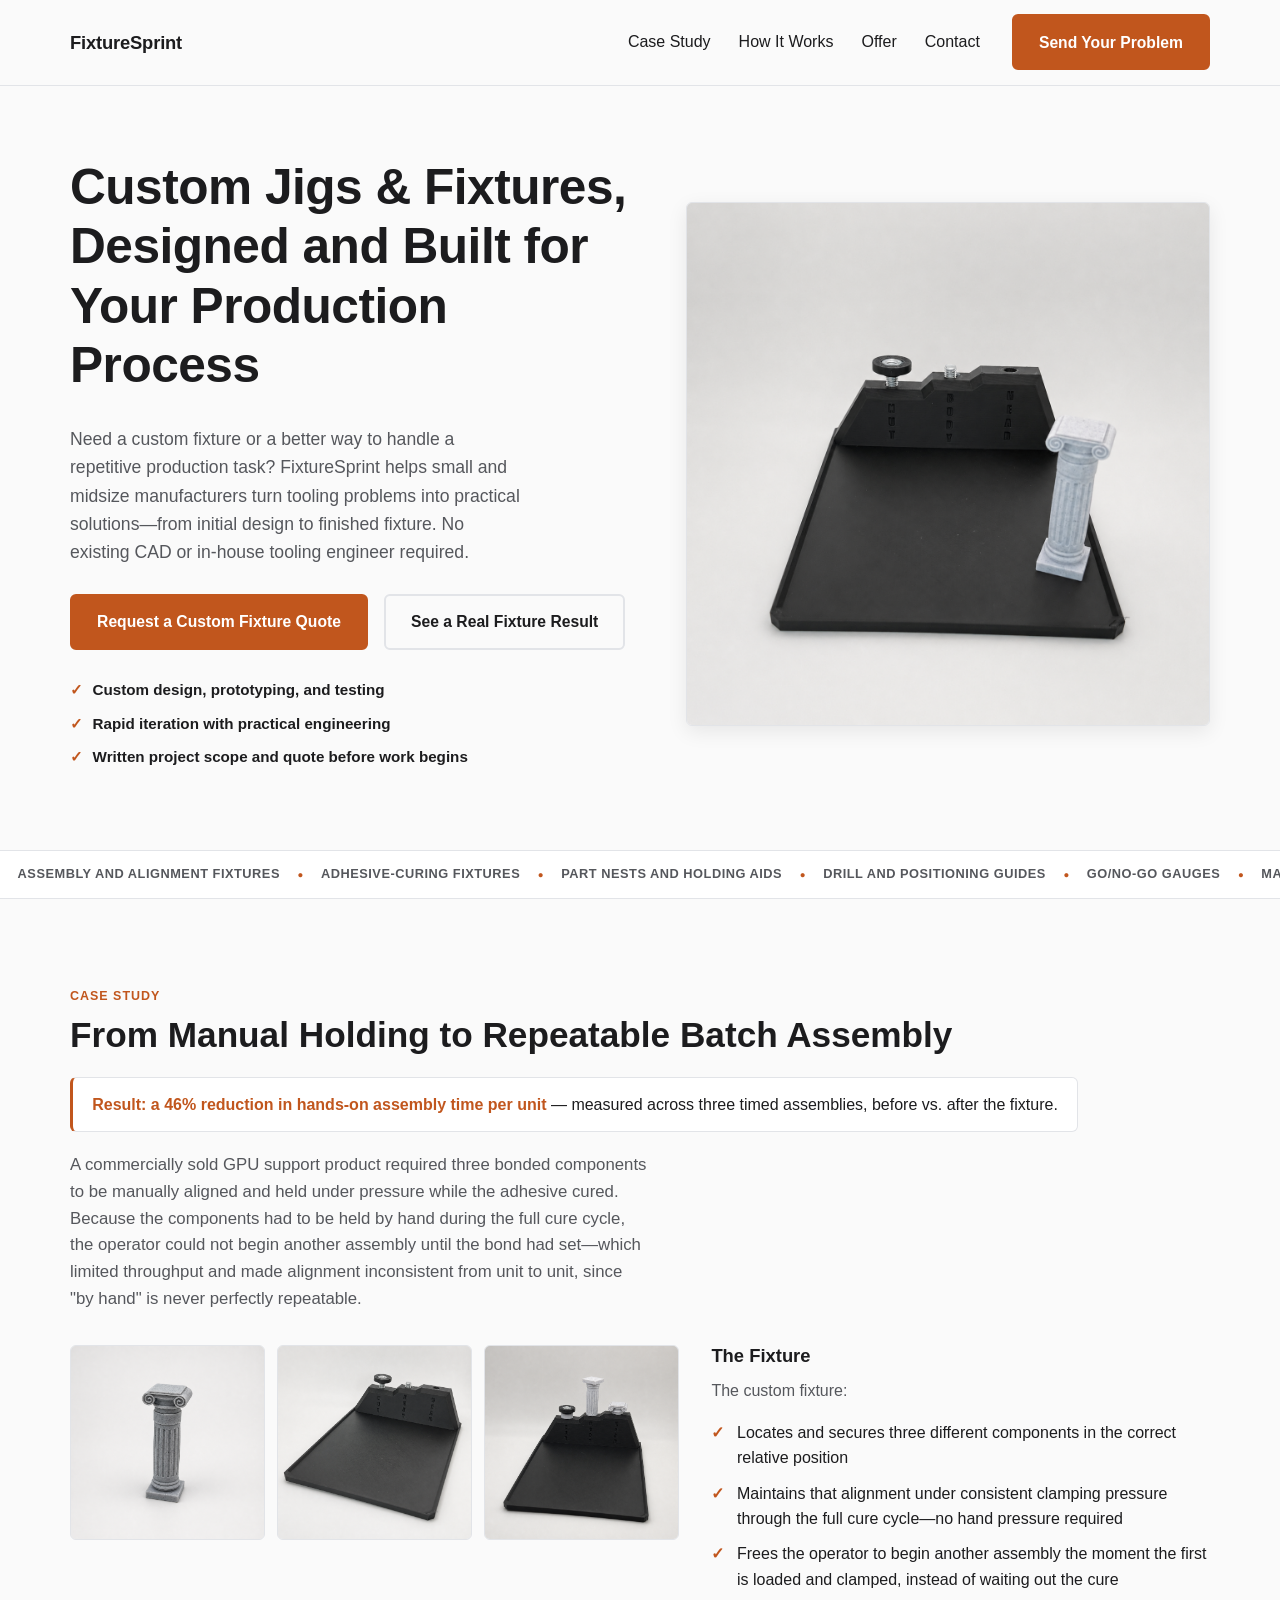
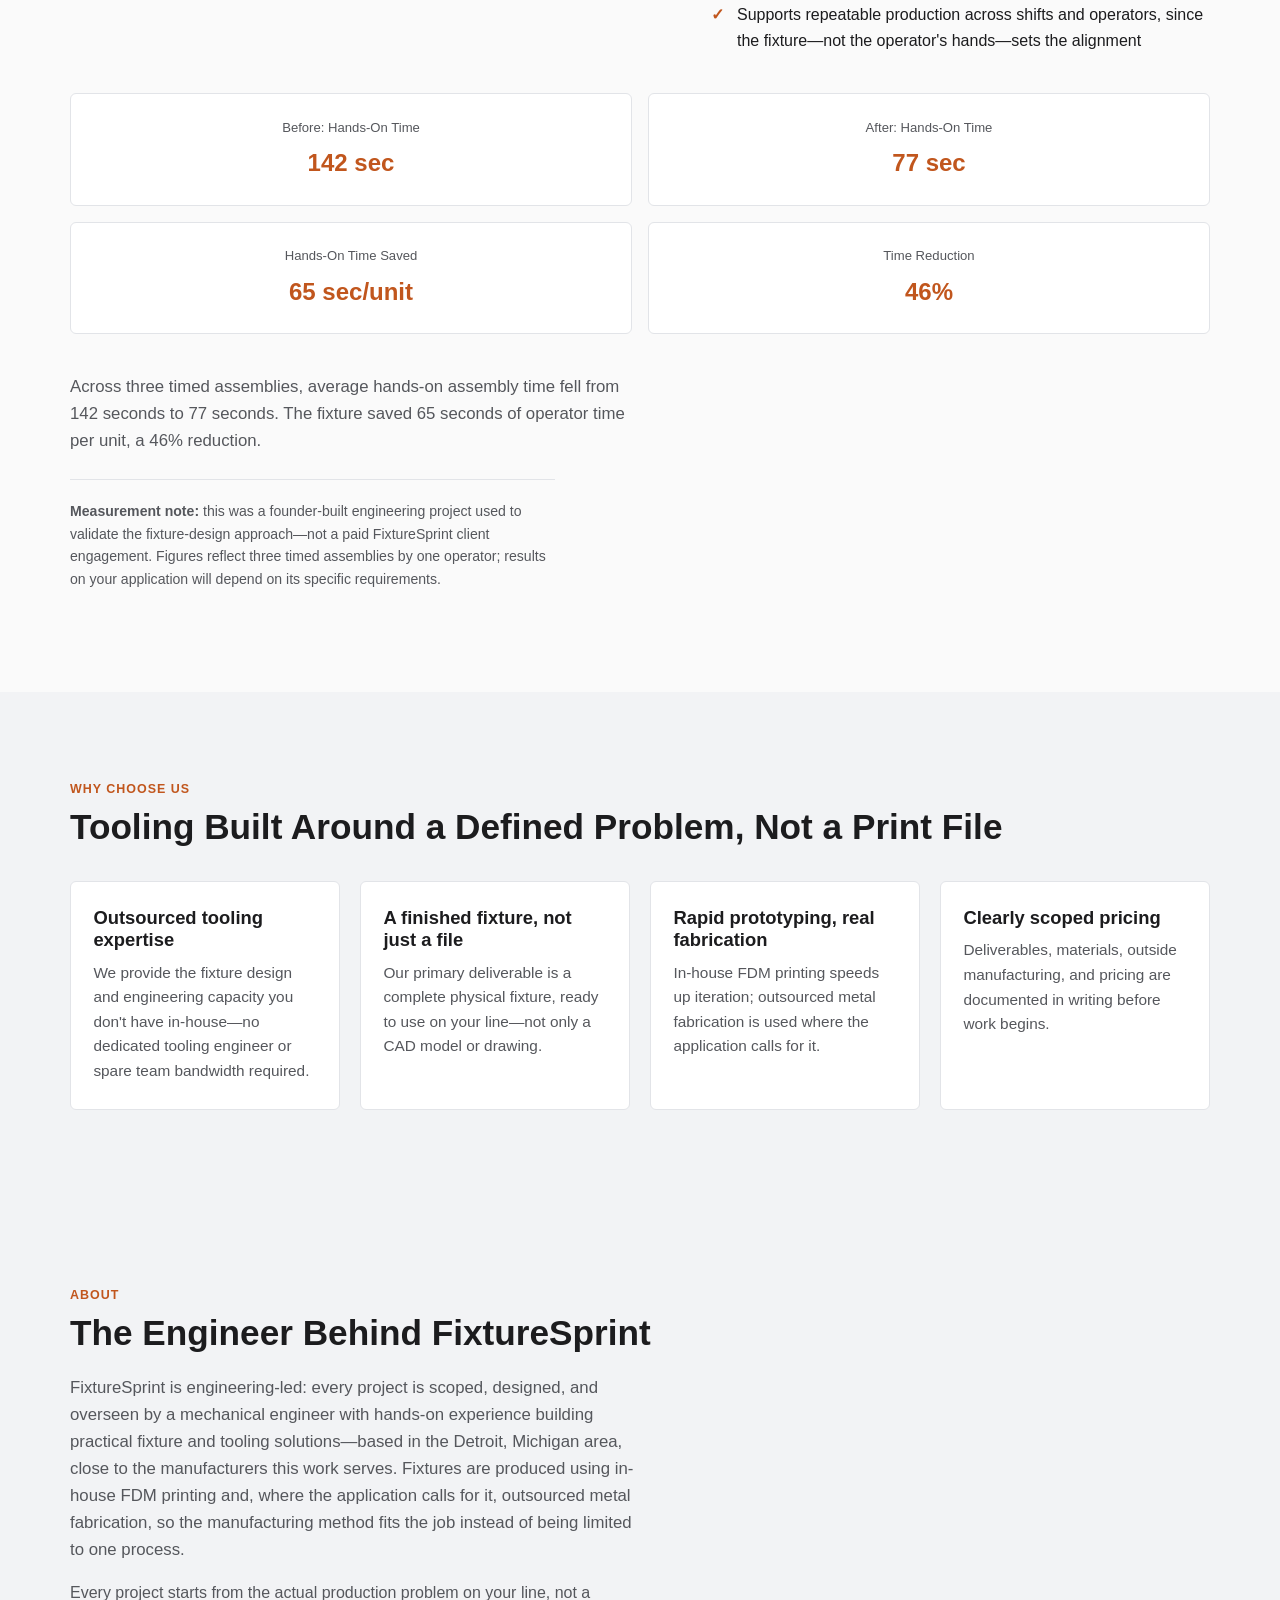
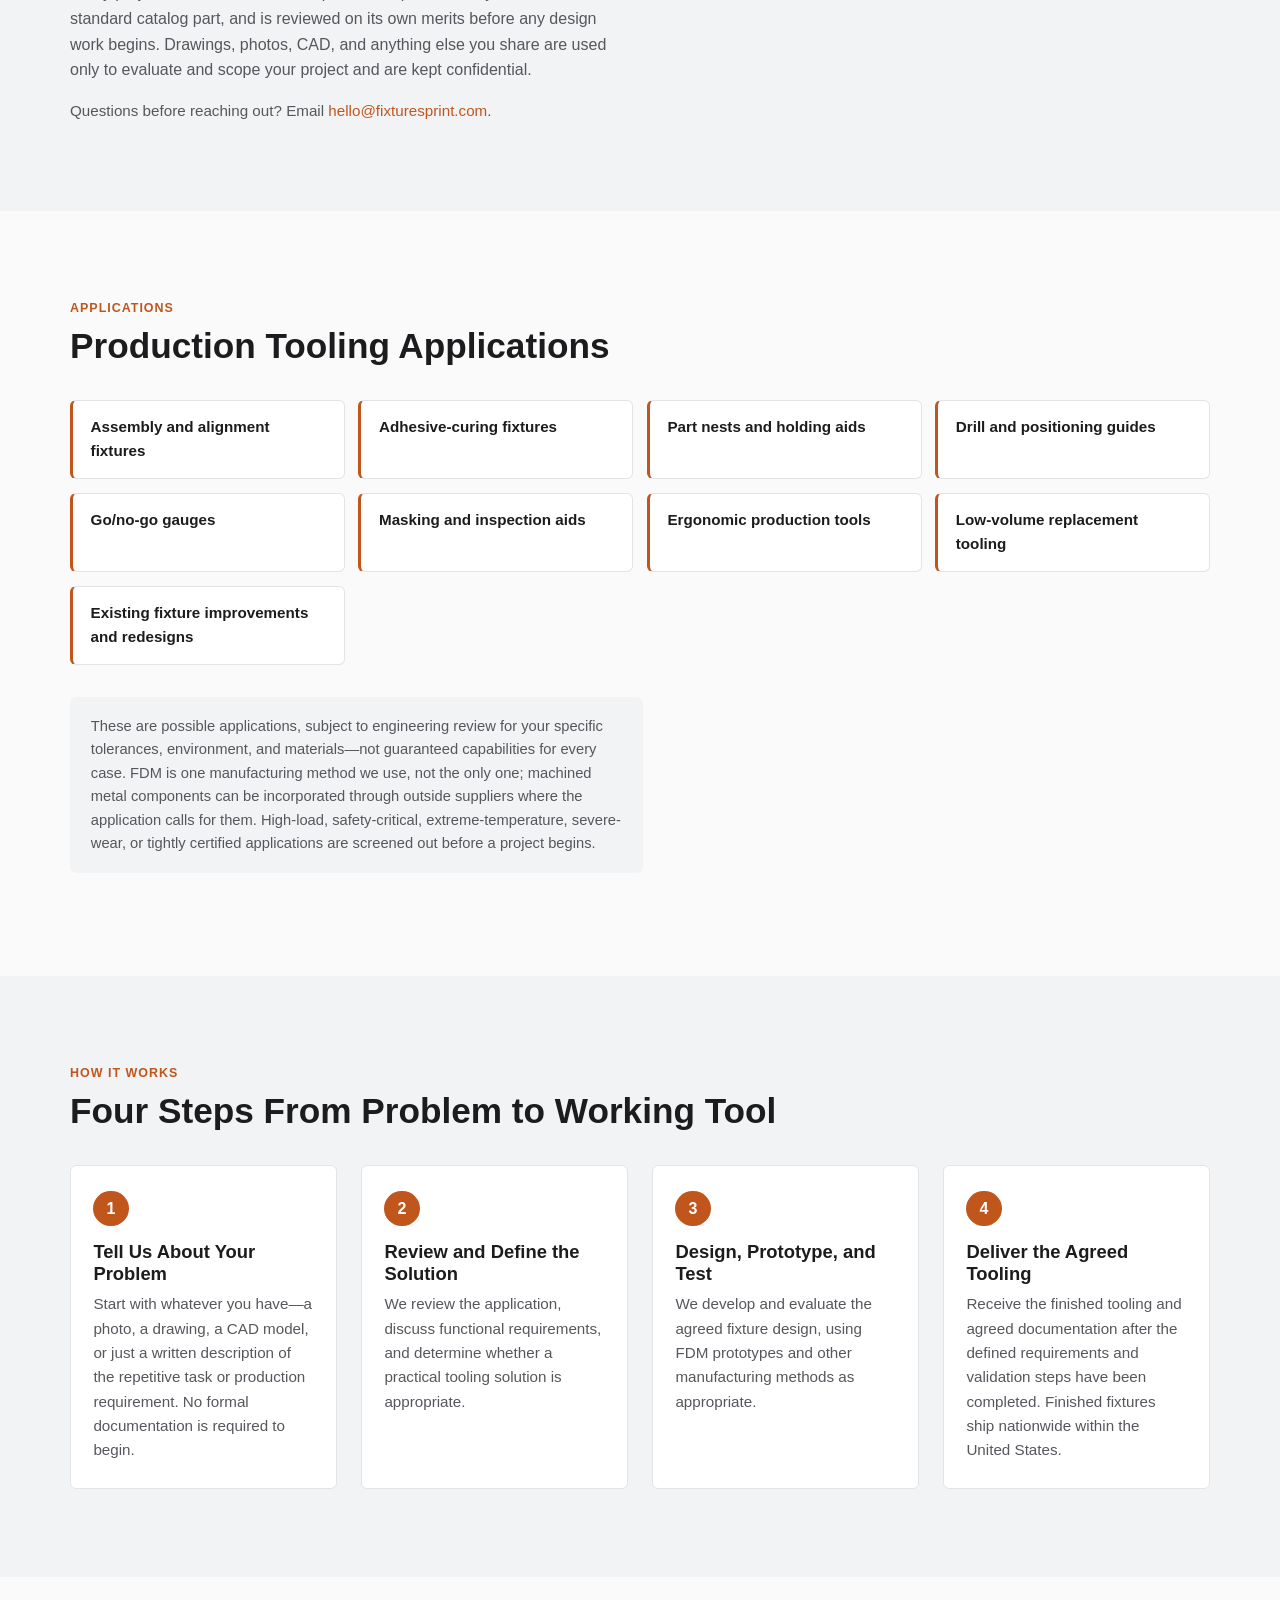
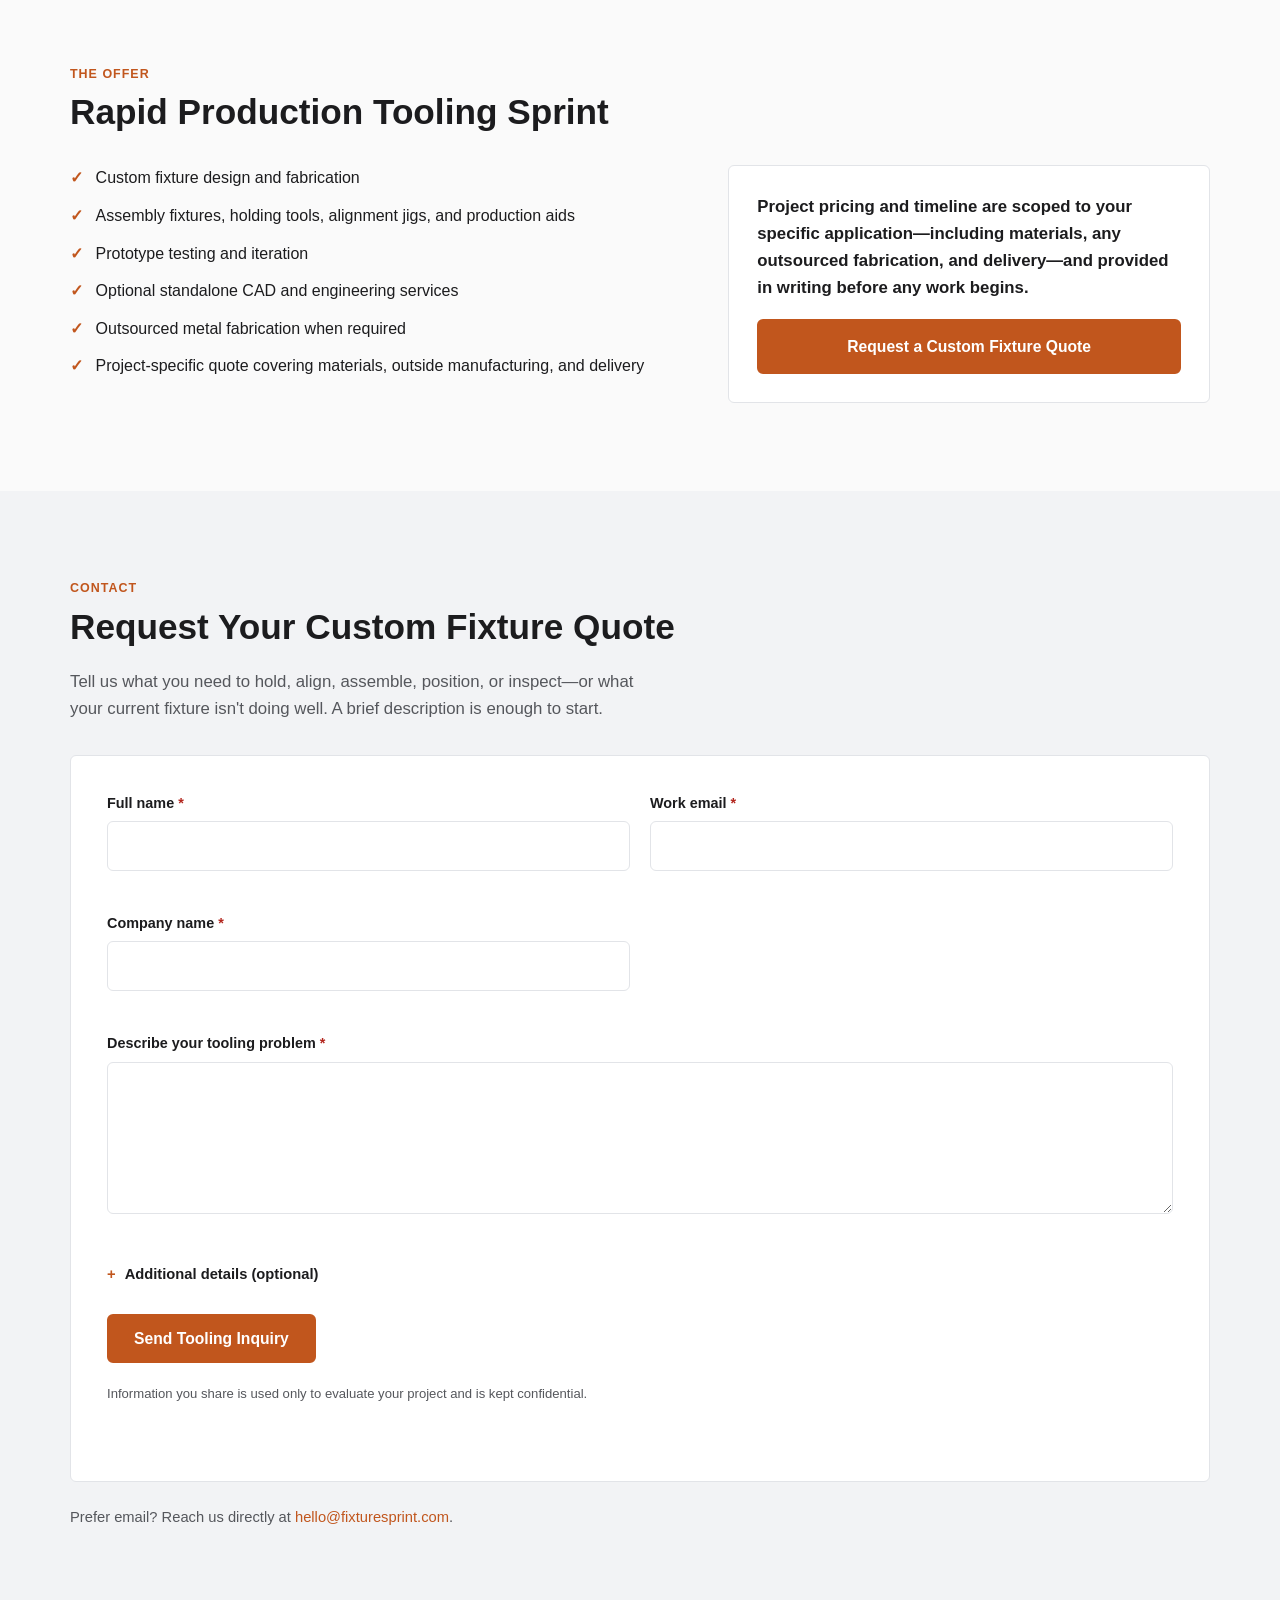
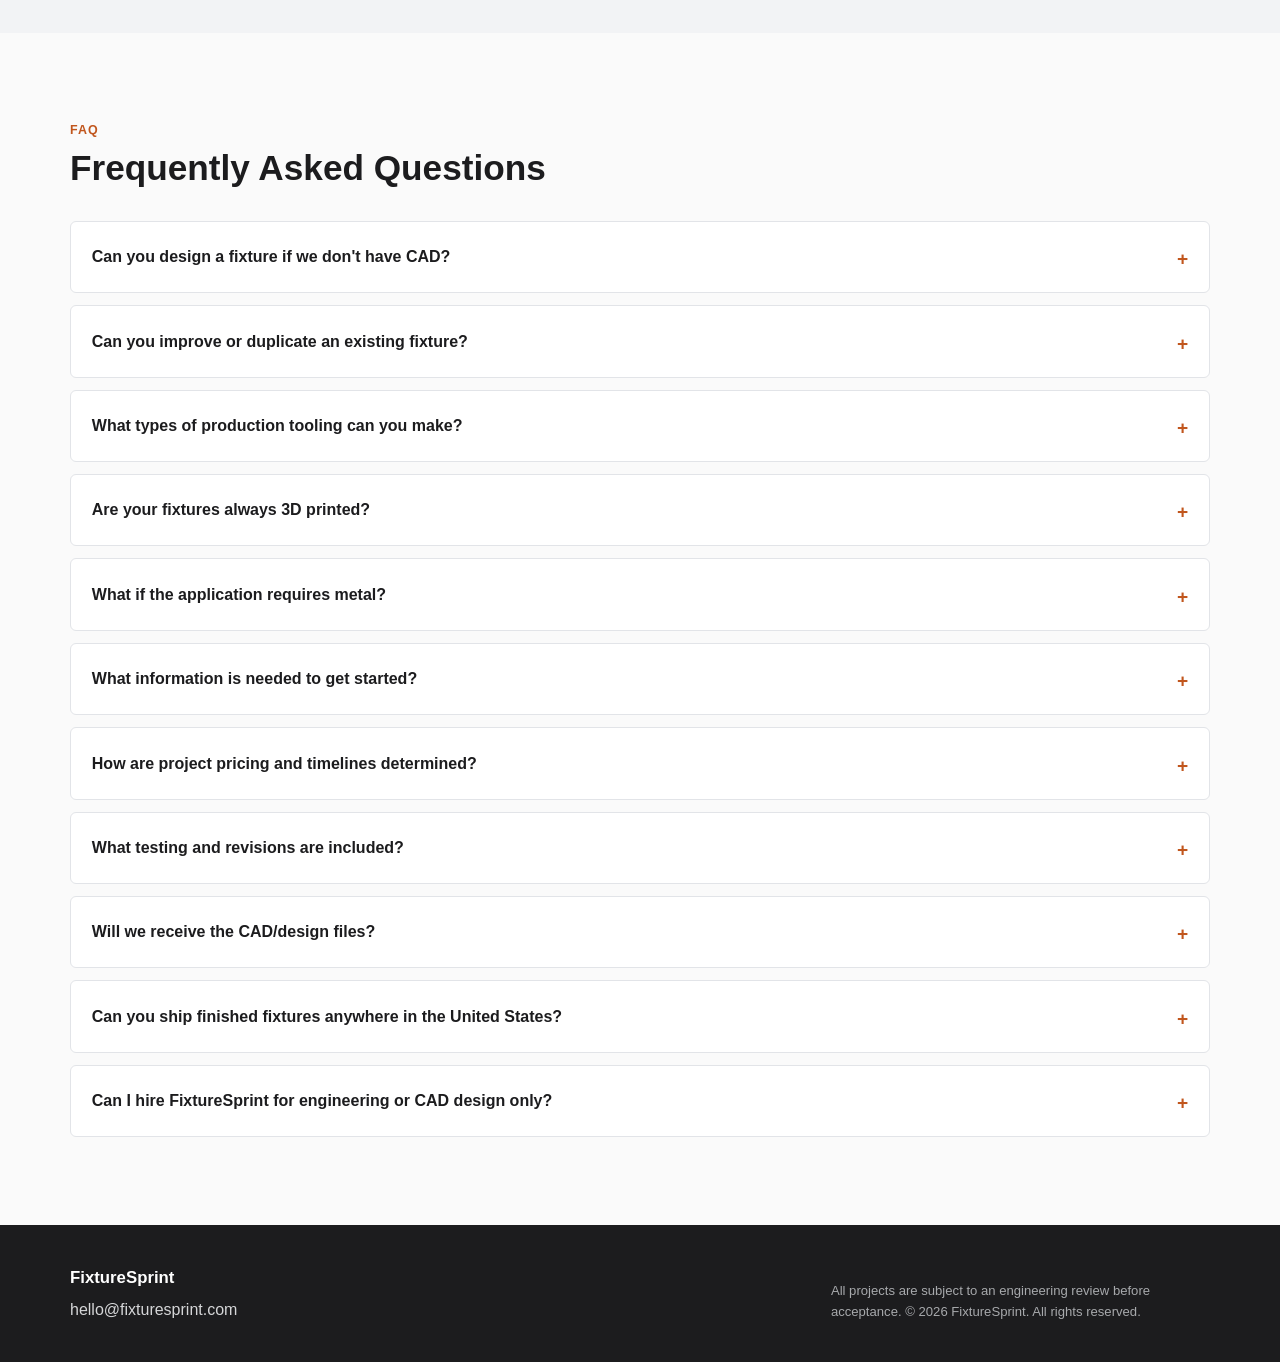
==== commit 2cb9f928: "Reposition site copy around finished custom fixtures for manufacturers Updates index.html to reflect" ====
--- a/index.html
+++ b/index.html
@@ -9,6 +9,7 @@
   gtag('js', new Date());
 
   gtag('config', 'AW-18384514901');
+  gtag('config', 'G-CM5WD21L0W');
 </script>
 <meta charset="UTF-8">
 <meta name="viewport" content="width=device-width, initial-scale=1.0">
@@ -19,8 +20,8 @@
      logo, the hero, and the footer. Search this file for "FixtureSprint"
      if you ever need to rename the business.
      ============================================================ -->
-<title>FixtureSprint | Custom Jigs &amp; Fixtures for Assembly, Setup &amp; Inspection</title>
-<meta name="description" content="FixtureSprint designs, prototypes, tests, and delivers practical custom jigs and fixtures for repetitive assembly, alignment, holding, positioning, and inspection problems. Engineering-led, FDM-first, metal where it's needed.">
+<title>FixtureSprint | Custom Jigs &amp; Fixtures for Manufacturers</title>
+<meta name="description" content="FixtureSprint designs and builds custom jigs, fixtures, and production aids for small and midsize U.S. manufacturers, from initial design through finished, delivered fixture.">
 <meta name="keywords" content="custom fixture design, production fixtures, custom jigs, FDM tooling, manufacturing gauges, assembly fixtures, holding fixtures, alignment tools, fixture engineering">
 <meta name="author" content="FixtureSprint">
 <meta name="robots" content="index, follow">
@@ -28,16 +29,16 @@
 
 <!-- Open Graph metadata -->
 <meta property="og:type" content="website">
-<meta property="og:title" content="FixtureSprint | Custom Jigs &amp; Fixtures for Assembly, Setup &amp; Inspection">
-<meta property="og:description" content="Engineering-led custom jigs and fixtures for repetitive assembly, alignment, holding, positioning, and inspection problems. Rapid FDM iteration, metal components where the application requires them.">
+<meta property="og:title" content="FixtureSprint | Custom Jigs &amp; Fixtures for Manufacturers">
+<meta property="og:description" content="Custom jigs, fixtures, and production aids for small and midsize U.S. manufacturers&mdash;designed and built from initial concept to finished tooling, with in-house FDM printing and outsourced metal fabrication where appropriate.">
 <meta property="og:image" content="assets/hero-jig-and-stand.jpg">
 <meta property="og:url" content="https://fixturesprint.com/">
 <meta property="og:site_name" content="FixtureSprint">
 
 <!-- Twitter Card metadata -->
 <meta name="twitter:card" content="summary_large_image">
-<meta name="twitter:title" content="FixtureSprint | Custom Jigs &amp; Fixtures for Assembly, Setup &amp; Inspection">
-<meta name="twitter:description" content="Engineering-led custom jigs and fixtures for repetitive assembly, alignment, holding, positioning, and inspection problems.">
+<meta name="twitter:title" content="FixtureSprint | Custom Jigs &amp; Fixtures for Manufacturers">
+<meta name="twitter:description" content="Custom jigs, fixtures, and production aids for small and midsize U.S. manufacturers, designed and built from initial concept to finished tooling.">
 <meta name="twitter:image" content="assets/hero-jig-and-stand.jpg">
 
 <!-- Favicon placeholder: inline SVG so the page has a valid icon with zero
@@ -89,15 +90,15 @@
   <section class="hero" id="top">
     <div class="container hero__grid">
       <div class="hero__copy">
-        <h1>Custom Jigs & Fixtures for Assembly, Setup & Inspection</h1>
+        <h1>Custom Jigs & Fixtures, Designed and Built for Your Production Process</h1>
         <p class="hero__subhead">
-          Have a repetitive production task or an existing fixture that needs
-          improvement? FixtureSprint designs, prototypes, tests, and delivers
-          practical tooling solutions. We use rapid FDM iteration where it fits
-          and metal components when the application requires them.
+          Need a custom fixture or a better way to handle a repetitive production
+          task? FixtureSprint helps small and midsize manufacturers turn tooling
+          problems into practical solutions&mdash;from initial design to finished
+          fixture. No existing CAD or in-house tooling engineer required.
         </p>
         <div class="hero__ctas">
-          <a href="#contact" class="btn btn--primary" data-cta="hero-primary">Discuss Your Tooling Problem</a>
+          <a href="#contact" class="btn btn--primary" data-cta="hero-primary">Request a Custom Fixture Quote</a>
           <a href="#case-study" class="btn btn--secondary" data-cta="hero-secondary">See a Real Fixture Result</a>
         </div>
 
@@ -258,20 +259,20 @@
 
       <div class="card-grid card-grid--4">
         <div class="feature-card">
-          <h3>Engineering handled for you</h3>
-          <p>We work from the production requirement through design, prototyping, and validation&mdash;you don't need a finished CAD model to start.</p>
+          <h3>Outsourced tooling expertise</h3>
+          <p>We provide the fixture design and engineering capacity you don't have in-house&mdash;no dedicated tooling engineer or spare team bandwidth required.</p>
         </div>
         <div class="feature-card">
-          <h3>Rapid design iteration</h3>
-          <p>FDM allows practical geometry and functionality to be tested and refined quickly when it's the right method for the job.</p>
+          <h3>A finished fixture, not just a file</h3>
+          <p>Our primary deliverable is a complete physical fixture, ready to use on your line&mdash;not only a CAD model or drawing.</p>
         </div>
         <div class="feature-card">
-          <h3>Measurable objectives</h3>
-          <p>Every project begins with a defined production problem and agreed functional requirements.</p>
+          <h3>Rapid prototyping, real fabrication</h3>
+          <p>In-house FDM printing speeds up iteration; outsourced metal fabrication is used where the application calls for it.</p>
         </div>
         <div class="feature-card">
-          <h3>Clear project scope</h3>
-          <p>Deliverables, testing expectations, revisions, pricing, and material requirements are documented before work begins.</p>
+          <h3>Clearly scoped pricing</h3>
+          <p>Deliverables, materials, outside manufacturing, and pricing are documented in writing before work begins.</p>
         </div>
       </div>
     </div>
@@ -285,10 +286,13 @@
       <p class="section__eyebrow">About</p>
       <h2>The Engineer Behind FixtureSprint</h2>
       <p class="section__lede">
-        FixtureSprint is engineering-led, not outsourced. Projects are scoped, designed,
-        and tested by a mechanical engineer with hands-on experience building practical
-        fixture and tooling solutions&mdash;based in the Detroit, Michigan area, close to
-        the manufacturers this work serves.
+        FixtureSprint is engineering-led: every project is scoped, designed, and
+        overseen by a mechanical engineer with hands-on experience building
+        practical fixture and tooling solutions&mdash;based in the Detroit,
+        Michigan area, close to the manufacturers this work serves. Fixtures are
+        produced using in-house FDM printing and, where the application calls
+        for it, outsourced metal fabrication, so the manufacturing method fits
+        the job instead of being limited to one process.
       </p>
       <p class="about__detail">
         Every project starts from the actual production problem on your line, not a
@@ -346,7 +350,7 @@
         <li class="steps__item">
           <span class="steps__number">1</span>
           <h3>Tell Us About Your Problem</h3>
-          <p>Describe the repetitive task, existing fixture, or production requirement. A short explanation is enough to begin. Photos, drawings, CAD, and videos are optional.</p>
+          <p>Start with whatever you have&mdash;a photo, a drawing, a CAD model, or just a written description of the repetitive task or production requirement. No formal documentation is required to begin.</p>
         </li>
         <li class="steps__item">
           <span class="steps__number">2</span>
@@ -361,7 +365,7 @@
         <li class="steps__item">
           <span class="steps__number">4</span>
           <h3>Deliver the Agreed Tooling</h3>
-          <p>Receive the finished tooling and agreed documentation after the defined requirements and validation steps have been completed.</p>
+          <p>Receive the finished tooling and agreed documentation after the defined requirements and validation steps have been completed. Finished fixtures ship nationwide within the United States.</p>
         </li>
       </ol>
     </div>
@@ -377,18 +381,17 @@
 
       <div class="offer">
         <ul class="offer__list">
-          <li>Initial tooling discussion and application review</li>
-          <li>Clearly defined production problem</li>
-          <li>Custom engineering and fixture design</li>
-          <li>Prototyping and functional evaluation</li>
-          <li>Agreed revisions and deliverables</li>
-          <li>Appropriate fabrication or outsourced components</li>
-          <li>Written scope and pricing before work begins</li>
+          <li>Custom fixture design and fabrication</li>
+          <li>Assembly fixtures, holding tools, alignment jigs, and production aids</li>
+          <li>Prototype testing and iteration</li>
+          <li>Optional standalone CAD and engineering services</li>
+          <li>Outsourced metal fabrication when required</li>
+          <li>Project-specific quote covering materials, outside manufacturing, and delivery</li>
         </ul>
 
         <div class="offer__panel">
-          <p class="offer__pricing-note">Project pricing and timeline are scoped to your specific application and provided in writing before any work begins.</p>
-          <a href="#contact" class="btn btn--primary offer__cta" data-cta="offer">Discuss Your Tooling Problem</a>
+          <p class="offer__pricing-note">Project pricing and timeline are scoped to your specific application&mdash;including materials, any outsourced fabrication, and delivery&mdash;and provided in writing before any work begins.</p>
+          <a href="#contact" class="btn btn--primary offer__cta" data-cta="offer">Request a Custom Fixture Quote</a>
         </div>
       </div>
     </div>
@@ -400,7 +403,7 @@
   <section class="section section--muted" id="contact">
     <div class="container">
       <p class="section__eyebrow">Contact</p>
-      <h2>Tell Us About Your Tooling Problem</h2>
+      <h2>Request Your Custom Fixture Quote</h2>
       <p class="section__lede">
         Tell us what you need to hold, align, assemble, position, or inspect&mdash;or
         what your current fixture isn't doing well. A brief description is enough to start.
@@ -572,6 +575,14 @@
           <summary>Will we receive the CAD/design files?</summary>
           <p>File delivery is documented in your written scope and quote, since it depends on the specifics of the agreement. Ask during the initial discussion if this matters for your project.</p>
         </details>
+        <details class="faq-item">
+          <summary>Can you ship finished fixtures anywhere in the United States?</summary>
+          <p>Yes, finished fixtures can ship nationwide within the United States. Feasibility, packaging, and shipping cost are determined during quoting based on the fixture's size, weight, and destination.</p>
+        </details>
+        <details class="faq-item">
+          <summary>Can I hire FixtureSprint for engineering or CAD design only?</summary>
+          <p>Yes, standalone engineering or CAD design services are available if you don't need a finished physical fixture. Scope and deliverables for an engineering-only project are determined during quoting, the same as a full build.</p>
+        </details>
       </div>
     </div>
   </section>
@@ -596,99 +607,6 @@
   </div>
 </footer>
 
-<!-- ============================================================
-     GOOGLE ADS LEAD-CAPTURE MODAL
-     Shown only to paid-search visitors (a `gclid` param, or
-     `utm_source=google`), roughly 1.5 seconds after page load, at most
-     once per browser session. See script.js for the eligibility check,
-     show/hide logic, focus handling, and Formspree submit handler.
-     Submits to the same Formspree endpoint as the main contact form,
-     tagged with hidden `source`/`form_type` fields so leads from this
-     popup are distinguishable in the Formspree dashboard.
-     ============================================================ -->
-<div class="ads-modal-overlay" id="adsModalOverlay" hidden>
-  <div
-    class="ads-modal"
-    id="adsModal"
-    role="dialog"
-    aria-modal="true"
-    aria-labelledby="adsModalTitle"
-    aria-describedby="adsModalDesc"
-  >
-    <button type="button" class="ads-modal__close" id="adsModalClose" aria-label="Close">
-      &times;
-    </button>
-
-    <h2 class="ads-modal__title" id="adsModalTitle">Need a Custom Jig or Fixture?</h2>
-    <p class="ads-modal__desc" id="adsModalDesc">
-      Tell us what's being manually held, aligned, positioned, clamped, or
-      inspected. We'll tell you whether a custom production fixture is a
-      good fit.
-    </p>
-
-    <form id="adsModalForm" class="form ads-modal__form" action="https://formspree.io/f/mzepznno" method="POST" novalidate>
-      <div class="form__row">
-        <label for="adsFirstName">First name <span class="required">*</span></label>
-        <input type="text" id="adsFirstName" name="firstName" required autocomplete="given-name">
-        <span class="form__error" id="adsFirstName-error"></span>
-      </div>
-
-      <div class="form__row">
-        <label for="adsWorkEmail">Work email <span class="required">*</span></label>
-        <input type="email" id="adsWorkEmail" name="workEmail" required autocomplete="email">
-        <span class="form__error" id="adsWorkEmail-error"></span>
-      </div>
-
-      <div class="form__row">
-        <label for="adsCompany">Company <span class="required">*</span></label>
-        <input type="text" id="adsCompany" name="company" required autocomplete="organization">
-        <span class="form__error" id="adsCompany-error"></span>
-      </div>
-
-      <div class="form__row">
-        <label for="adsProblem">Production problem <span class="required">*</span></label>
-        <textarea id="adsProblem" name="problem" rows="4" required placeholder="Briefly describe the repetitive process or bottleneck."></textarea>
-        <span class="form__error" id="adsProblem-error"></span>
-      </div>
-
-      <!-- Hidden fields tagging this lead as coming from the Google Ads popup -->
-      <input type="hidden" name="source" value="Google Ads Popup">
-      <input type="hidden" name="form_type" value="Paid Search Fit Assessment">
-
-      <!-- ATTRIBUTION FIELDS — see script.js; same pattern as the main
-           contact form, populated from the landing URL's query string. -->
-      <input type="hidden" name="utm_source" id="adsAttrUtmSource">
-      <input type="hidden" name="utm_medium" id="adsAttrUtmMedium">
-      <input type="hidden" name="utm_campaign" id="adsAttrUtmCampaign">
-      <input type="hidden" name="utm_term" id="adsAttrUtmTerm">
-      <input type="hidden" name="utm_content" id="adsAttrUtmContent">
-      <input type="hidden" name="gclid" id="adsAttrGclid">
-      <input type="hidden" name="gbraid" id="adsAttrGbraid">
-      <input type="hidden" name="wbraid" id="adsAttrWbraid">
-      <input type="hidden" name="landing_page" id="adsAttrLandingPage">
-      <input type="hidden" name="submitted_at" id="adsAttrSubmittedAt">
-      <input type="hidden" name="lead_id" id="adsAttrLeadId">
-
-      <!-- Honeypot anti-spam field: hidden from real users, bots often fill it in -->
-      <div class="form__honeypot" aria-hidden="true">
-        <label for="adsGotcha">Leave this field blank</label>
-        <input type="text" id="adsGotcha" name="_gotcha" tabindex="-1" autocomplete="off">
-      </div>
-
-      <div class="form__submit-row">
-        <button type="submit" class="btn btn--primary" id="adsModalSubmitBtn">
-          <span class="btn__label">Get a Free Fit Assessment</span>
-          <span class="btn__spinner" hidden aria-hidden="true"></span>
-        </button>
-      </div>
-
-      <p class="ads-modal__note">No obligation. If it isn't a good fit for FDM tooling, we'll tell you.</p>
-
-      <div class="form__status" id="adsModalStatus" role="status" aria-live="polite"></div>
-    </form>
-  </div>
-</div>
-
 <script src="script.js?v=2"></script>
 </body>
 </html>
--- a/styles.css
+++ b/styles.css
@@ -1072,132 +1072,6 @@
 }
 
 /* --------------------------------------------------------------------
-   Google Ads lead-capture modal
-   Centered card over a dimmed overlay; capped width so it never goes
-   full-screen on desktop, while still using most of the viewport width
-   on mobile. `min()` keeps it clear of the viewport edges at 320px.
-   -------------------------------------------------------------------- */
-.ads-modal-overlay {
-  position: fixed;
-  inset: 0;
-  z-index: 1000;
-  display: flex;
-  align-items: center;
-  justify-content: center;
-  width: 100%;
-  padding: 1.25rem;
-  background-color: rgba(28, 28, 30, 0.55);
-  overflow-y: auto;
-}
-
-.ads-modal-overlay[hidden] {
-  display: none;
-}
-
-.ads-modal {
-  position: relative;
-  width: min(100%, 26rem);
-  min-width: 0;
-  max-width: 100%;
-  max-height: calc(100vh - 2.5rem);
-  overflow-y: auto;
-  background-color: var(--color-surface);
-  border: 1px solid var(--color-border);
-  border-radius: var(--radius);
-  box-shadow: var(--shadow-md);
-  padding: 2.25rem 1.5rem 1.5rem;
-}
-
-@media (prefers-reduced-motion: no-preference) {
-  .ads-modal {
-    animation: ads-modal-in 200ms ease;
-  }
-}
-
-@keyframes ads-modal-in {
-  from {
-    opacity: 0;
-    transform: translateY(6px);
-  }
-  to {
-    opacity: 1;
-    transform: translateY(0);
-  }
-}
-
-.ads-modal__close {
-  position: absolute;
-  top: 0.6rem;
-  right: 0.6rem;
-  width: 2.5rem;
-  height: 2.5rem;
-  min-width: 0;
-  display: inline-flex;
-  align-items: center;
-  justify-content: center;
-  font-size: 1.6rem;
-  line-height: 1;
-  color: var(--color-text-muted);
-  background: transparent;
-  border: none;
-  border-radius: var(--radius);
-  cursor: pointer;
-  transition: color var(--transition-fast), background-color var(--transition-fast);
-}
-
-.ads-modal__close:hover {
-  color: var(--color-text);
-  background-color: var(--color-surface-muted);
-}
-
-.ads-modal__title {
-  font-size: clamp(1.25rem, 5vw, 1.55rem);
-  margin-bottom: 0.5em;
-  padding-right: 1.75rem;
-  overflow-wrap: anywhere;
-}
-
-.ads-modal__desc {
-  font-size: 0.95rem;
-  margin-bottom: 1.5rem;
-  overflow-wrap: anywhere;
-}
-
-/* Strip the standalone-card look .form normally has (border, background,
-   its own padding) since the modal card already provides all of that —
-   here it's just the grid layout for the fields.
-   Doubled-up selector (.ads-modal .ads-modal__form) intentionally out-
-   specifies the shared .form class's own 768px breakpoint rule below,
-   so this modal stays single-column at every width instead of picking
-   up the two-column desktop layout meant for the full contact form. */
-.ads-modal .ads-modal__form {
-  margin-top: 0;
-  padding: 0;
-  border: none;
-  background-color: transparent;
-  grid-template-columns: 1fr;
-  gap: 1rem;
-  min-width: 0;
-}
-
-.ads-modal__note {
-  font-size: 0.82rem;
-  color: var(--color-text-muted);
-  text-align: center;
-  margin: 0.25rem 0 0;
-  overflow-wrap: anywhere;
-}
-
-.ads-modal__success {
-  font-size: 1.05rem;
-  font-weight: 600;
-  color: var(--color-success);
-  text-align: center;
-  margin: 0.5rem 0;
-  overflow-wrap: anywhere;
-}
-
-/* --------------------------------------------------------------------
    Breakpoints
    -------------------------------------------------------------------- */
 @media (min-width: 480px) {
